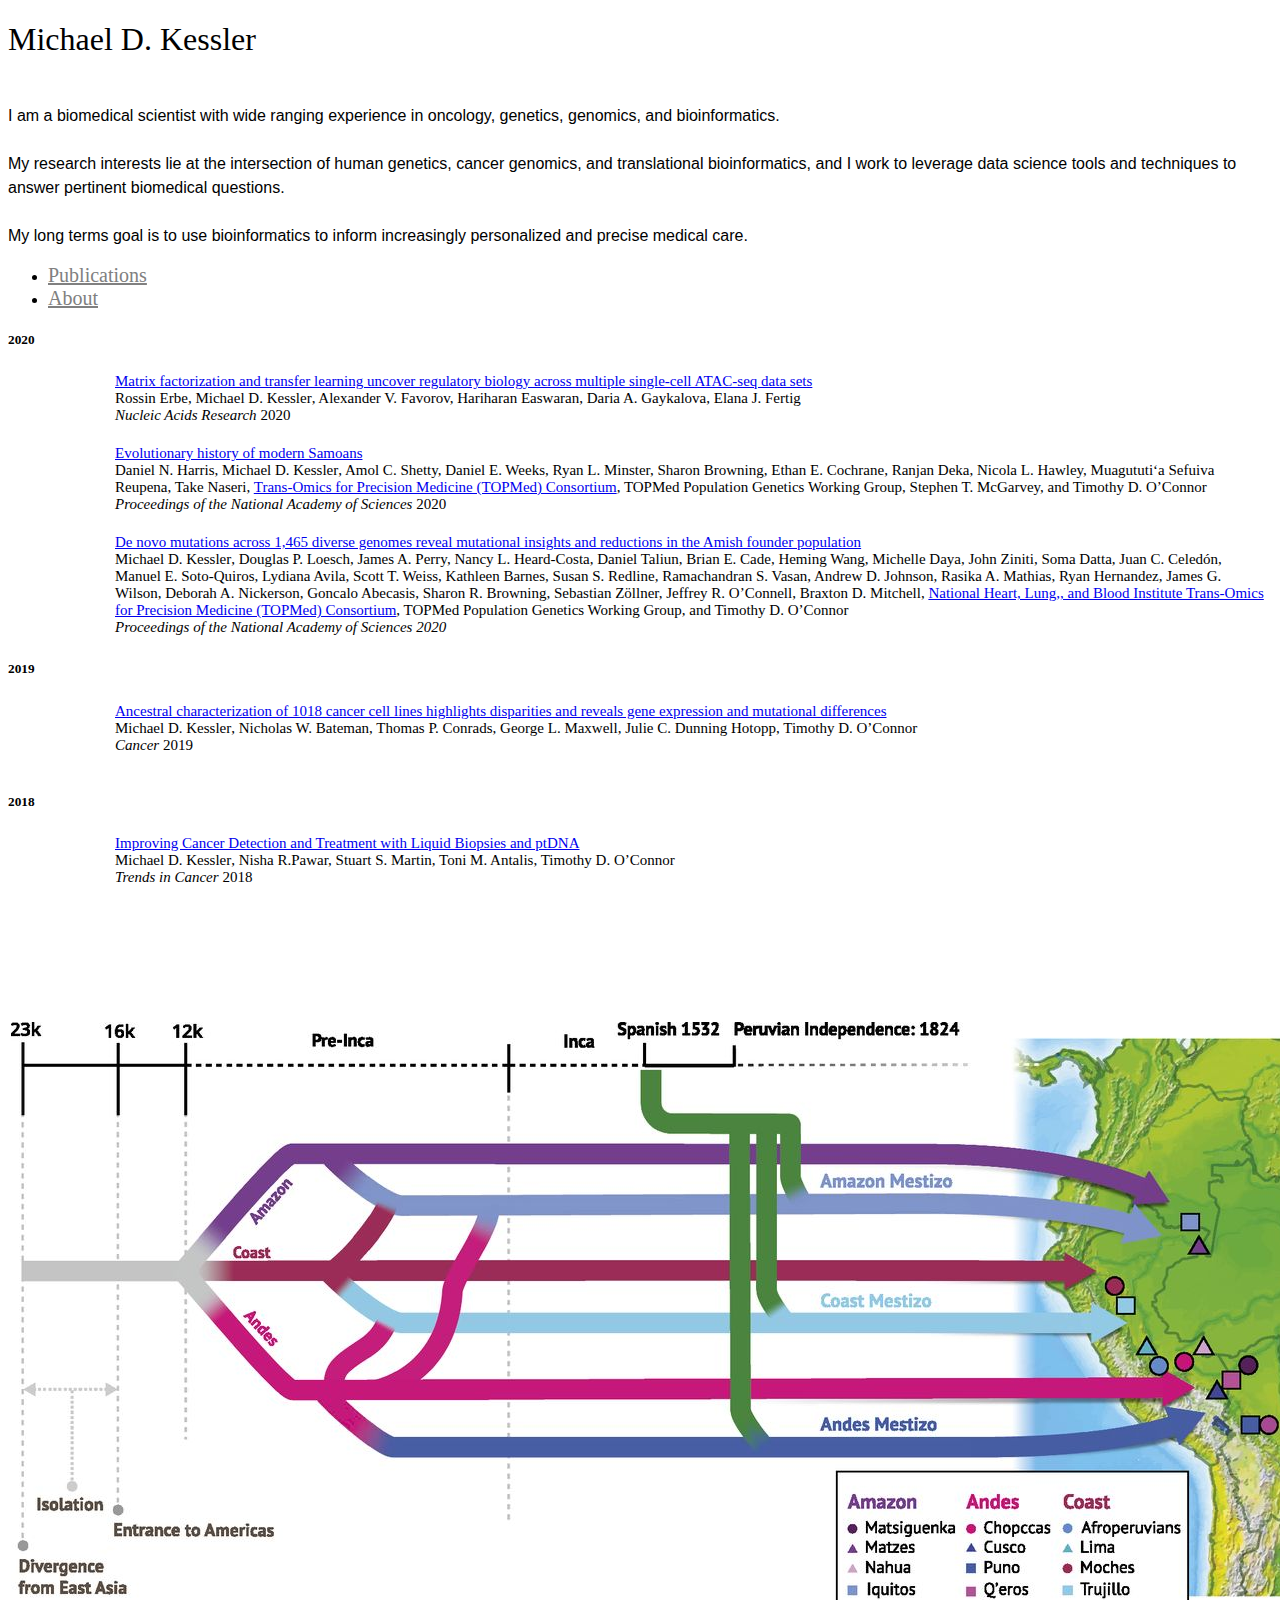
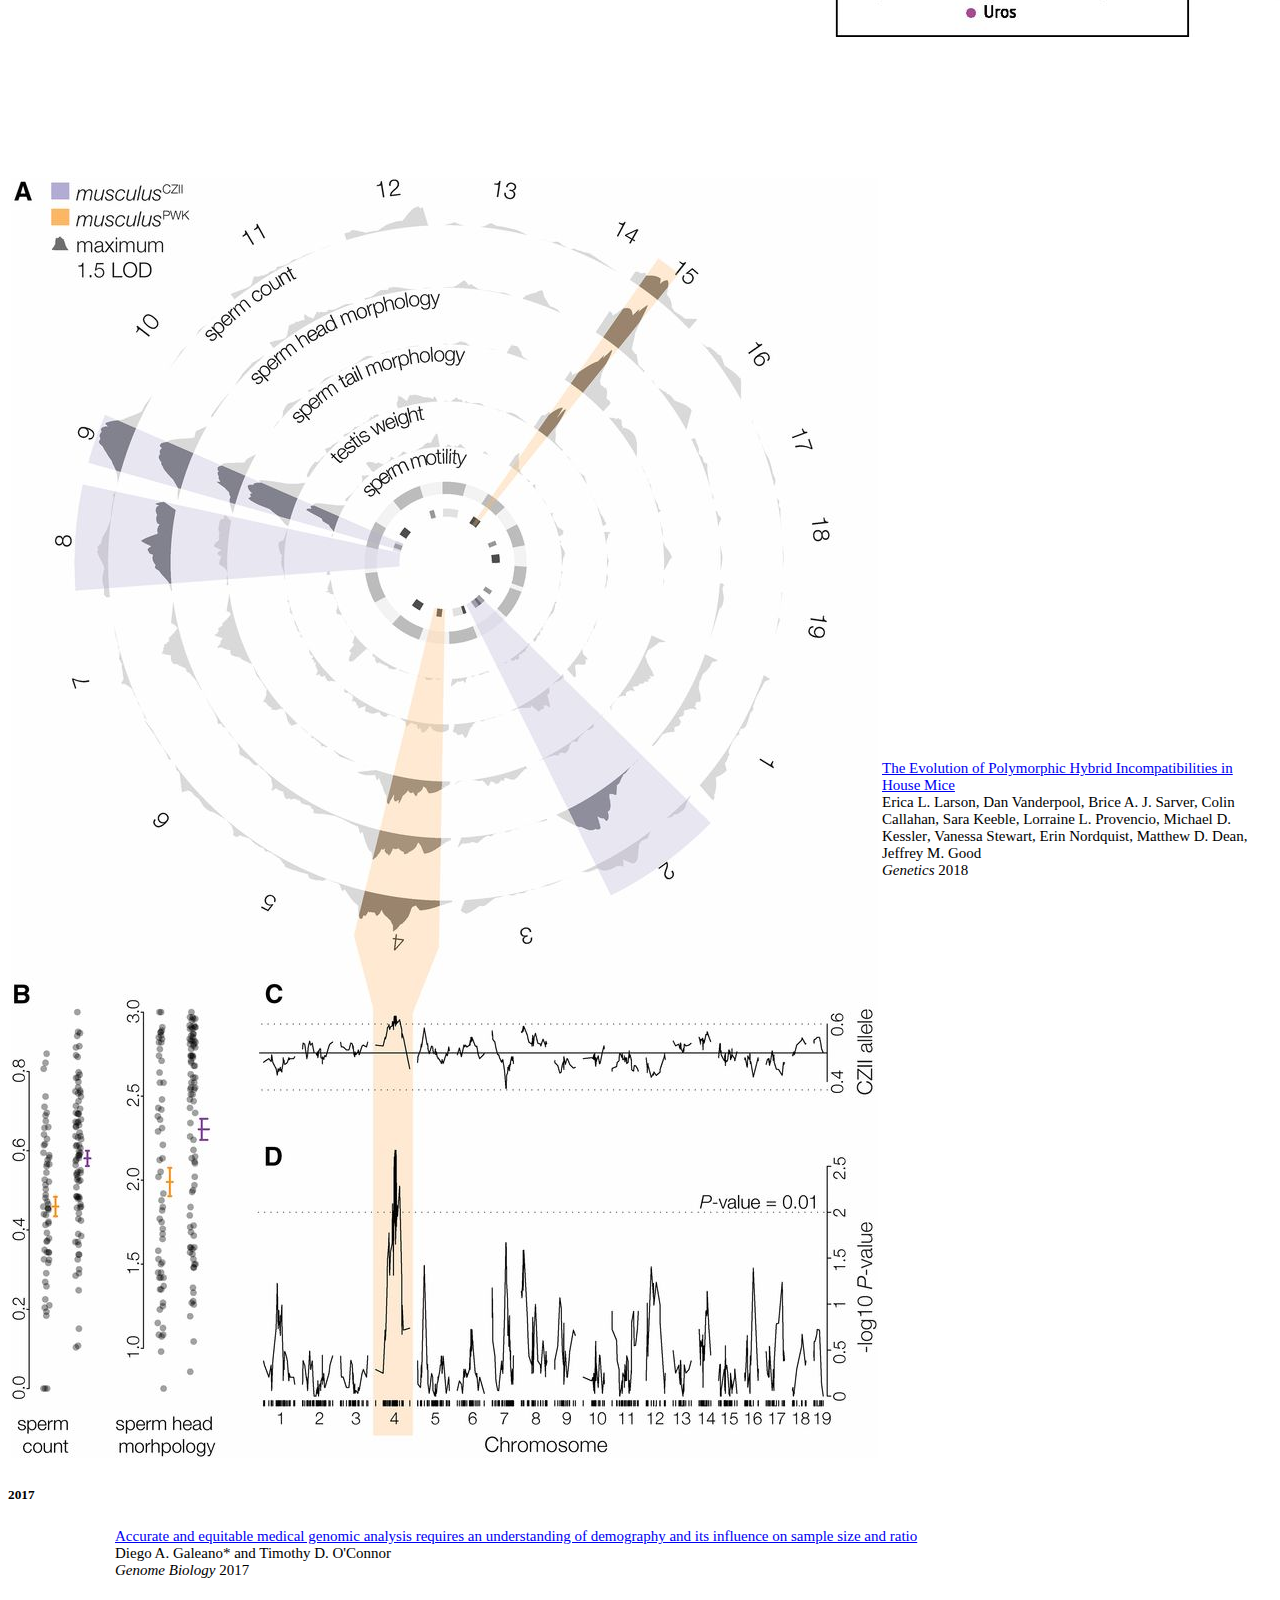
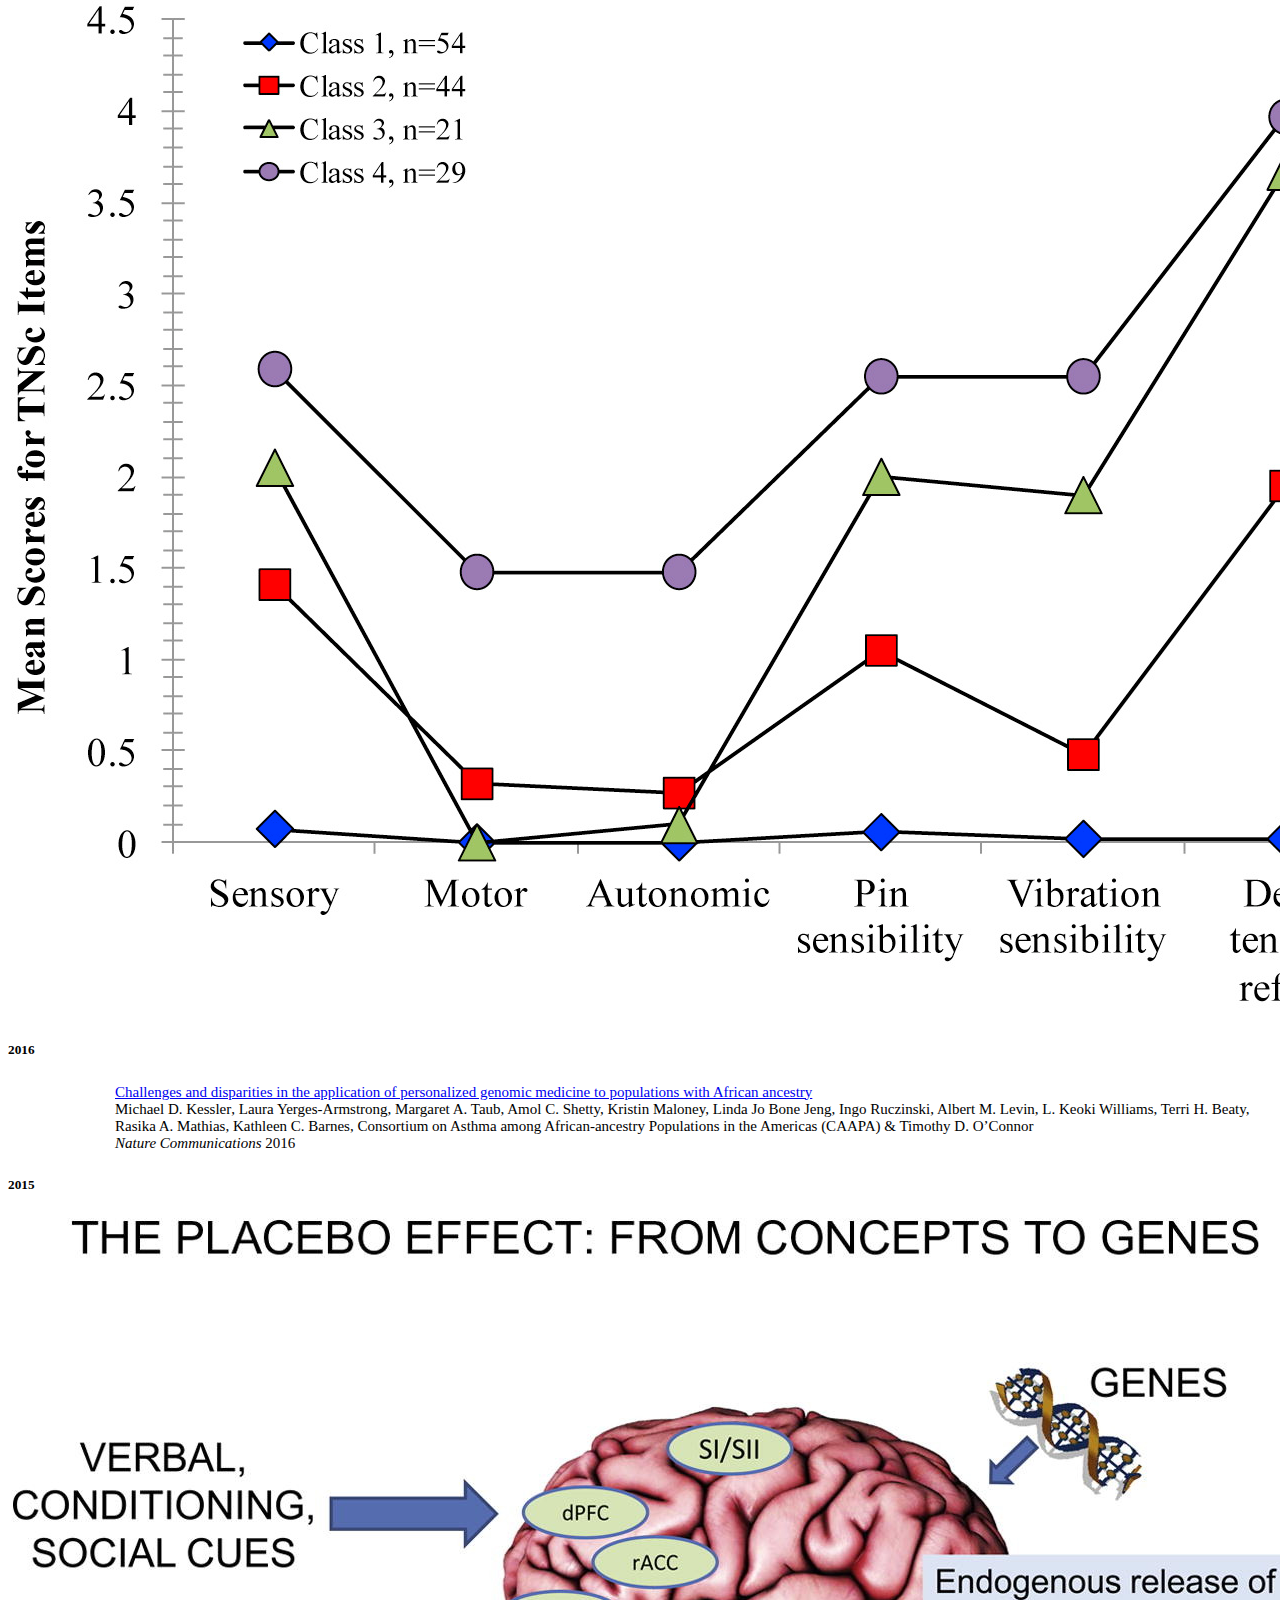
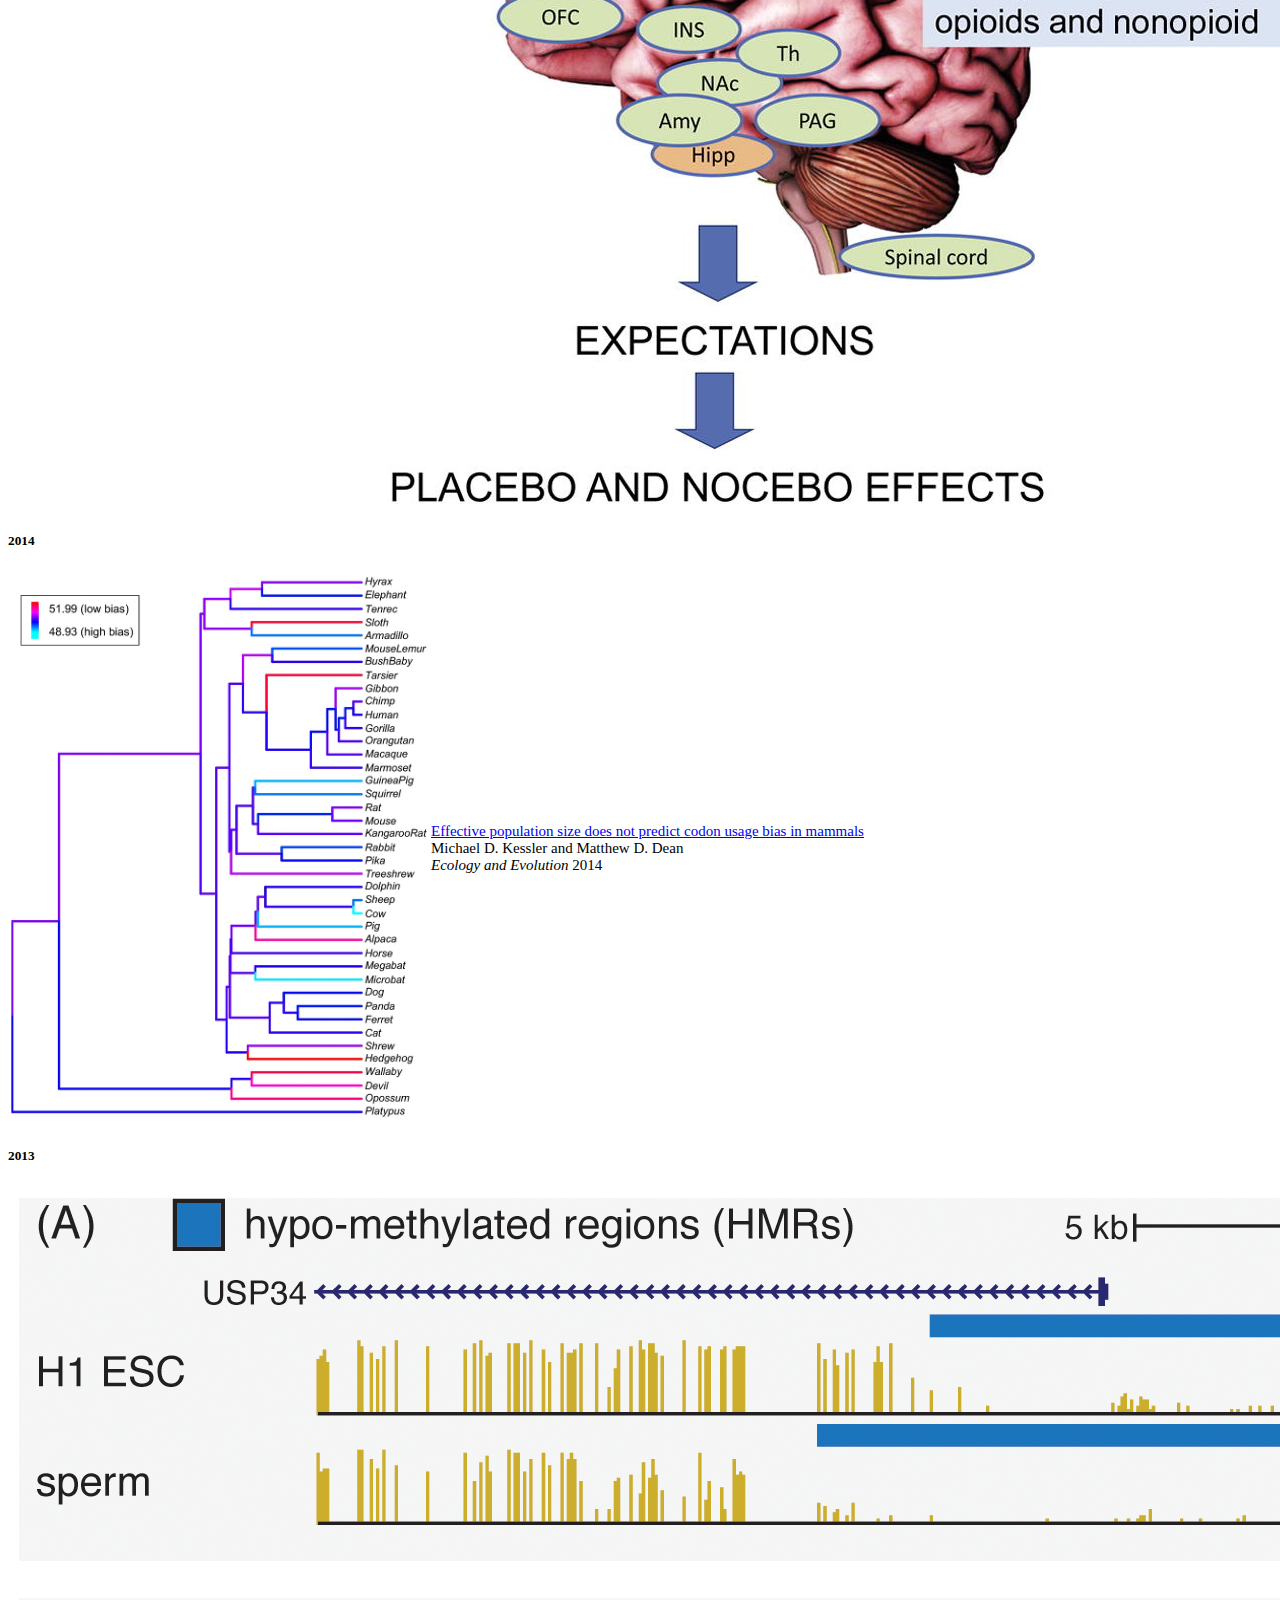
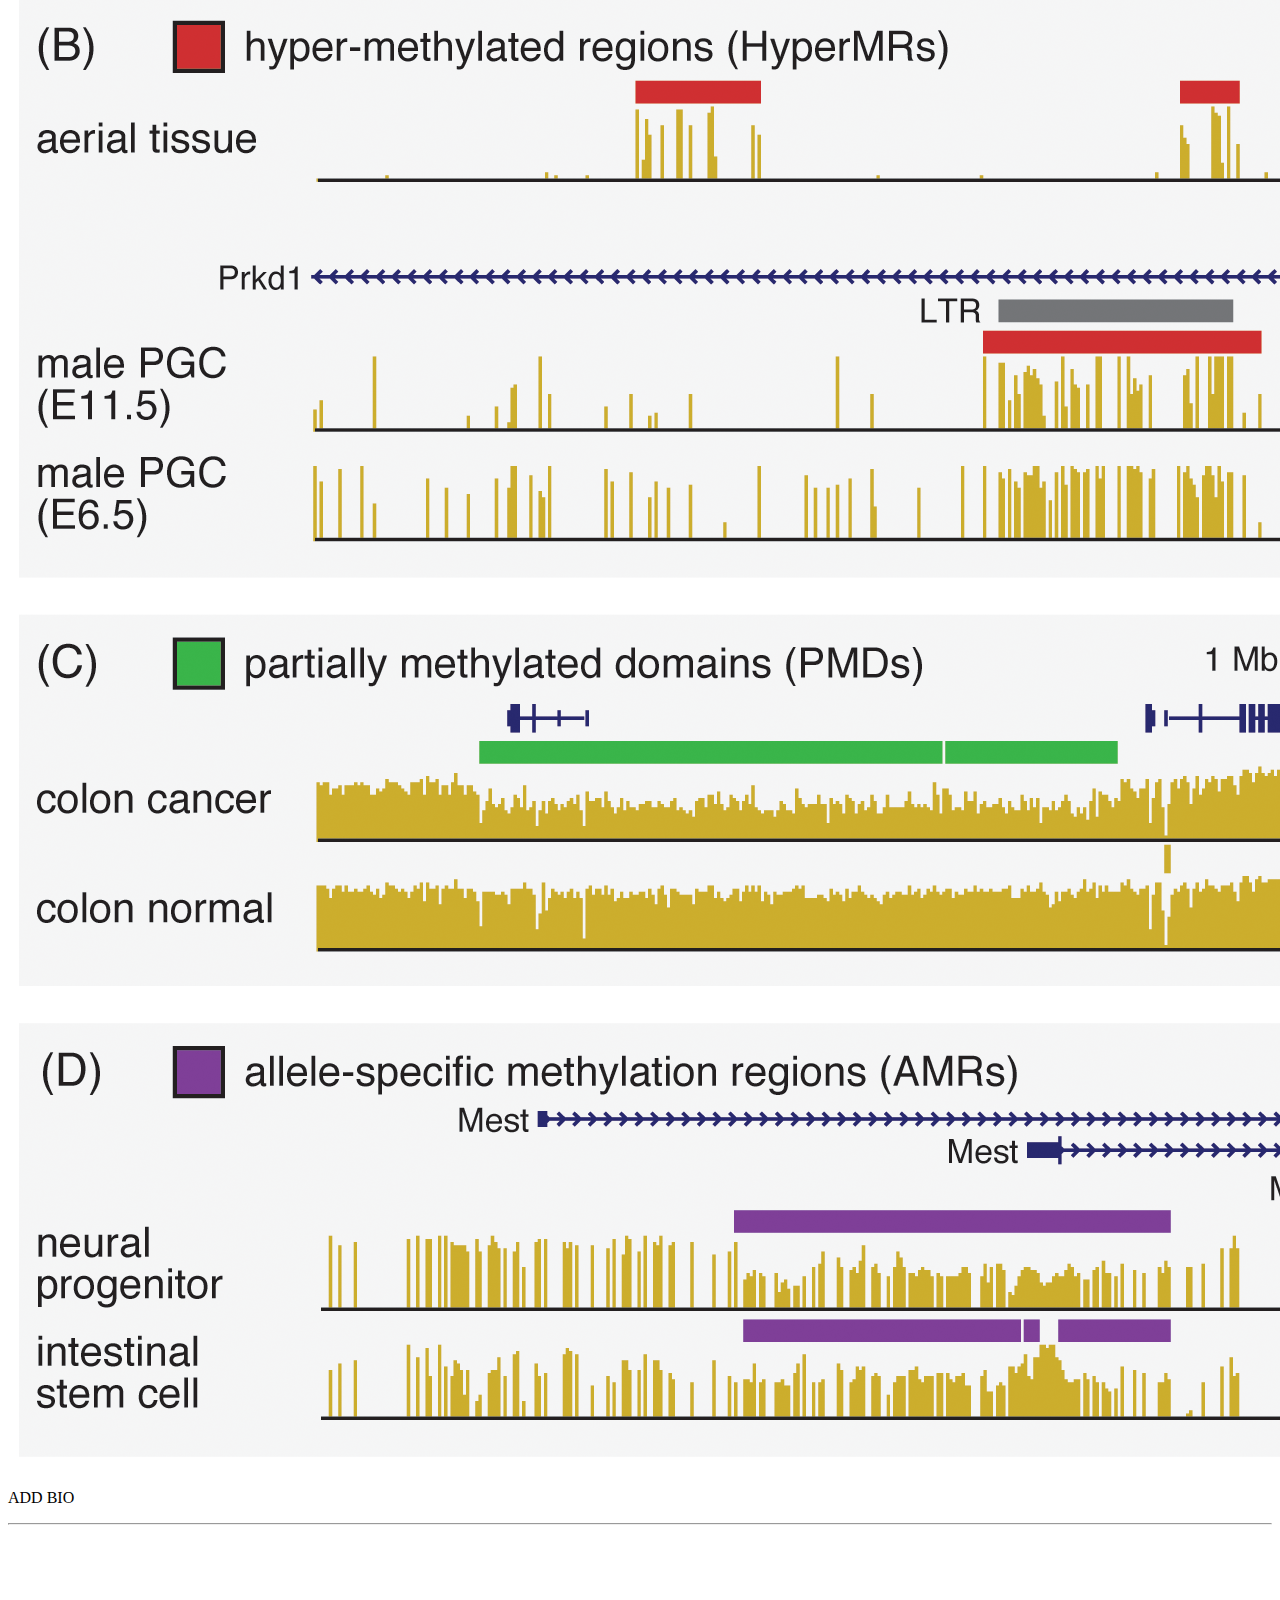
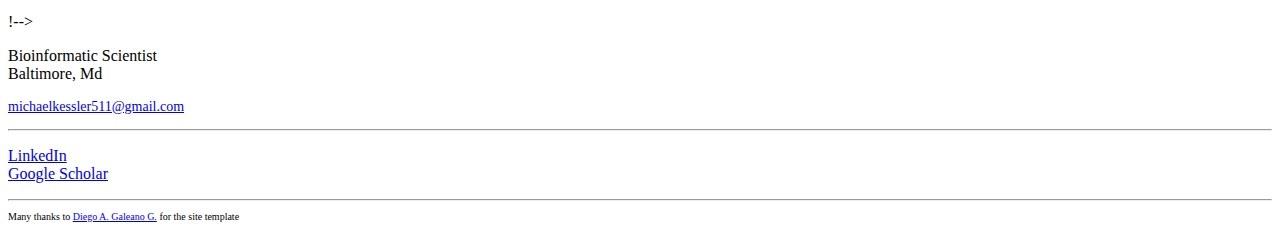
==== index.html @ 4ba8e8e8 "Update index.html" ====
<!doctype html>
<html class="no-js" lang="en" dir="ltr">
<head>
	<meta charset="utf-8">
	<meta http-equiv="x-ua-compatible" content="ie=edge">
	<meta name="viewport" content="width=device-width, initial-scale=1.0">

	<title>Michael D. Kessler</title>
	<link rel="stylesheet" href="css/foundation.css">
	<link rel="stylesheet" href="css/app.css">
 
</head>
<body>
	<div class="row">
		<div class="large-9 columns">
			<div class="row">
				<div class="large-9 columns">
					<h1 style="font-weight:200">Michael D. Kessler</h1>
				</div>
			</div>
			<div class="row">

				<div class="large-4 columns">
					<img src="images/FullSizeRender.shortened.cropped.png" width="250px" alt="" style="margin-bottom: 20px; width: 250;">
				</div>
				<div class="large-8 columns" >
					<p style="font-size:16px; font-weight:200; line-height: 24px; margin-top: 0px; font-family:Helvetica">
						I am a biomedical scientist with wide ranging experience in oncology, genetics, genomics, and bioinformatics. 
						<!-- Currently, I am working on cancer genomic research projects as a postdoctoral fellow in the <a href="https://www.rits.onc.jhmi.edu/dbb/">Oncology Division of Biostatistics and Bioinformatics</a> at The <a href="https://www.hopkinsmedicine.org">Johns Hopkins University School of Medicine</a>!-->
						<!-- I am currently Postdoctoral Researcher in Oncological Data Science at <a href="https://www.jhu.edu">Johns Hopkins University</a>Johns Hopkins University in Baltimore, Maryland, USA, working with Professor <a href="https://cmm.jhmi.edu/index.php/cmm-faculty/elana-j-fertig-phd/">Elana Fertig</a>. -->

						<br/>
						<br/>
						My research interests lie at the intersection of human genetics, cancer genomics, and translational bioinformatics, and I work to leverage data science tools and techniques to answer pertinent biomedical questions.
						
						<br/>
						<br/>
						My long terms goal is to use bioinformatics to inform increasingly personalized and precise medical care. 

						
						<!--
						My name is Michael D. Kessler, and I am currently a postdoctoral fellow working on bioinformatic and cancer genomic research in the Department of Oncology at The Johns Hopkins University School of Medicine. Prior to this position, I studied cancer biology and genome science as a PhD student in Molecular Medicine at the University of Maryland School of Medicine. I am currently working on pan cancer and head and neck cancer specific biological data science projects related to transcription factors, super enhancers, alternative slplicing, and high throughput drug sensitivity screens. I previously worked on projects related to population genetics and molecular evolution, and my thesis work focused on the application of clinical genomics to human populations with differing ancestral backgrounds. I am interested in using data driven analysis to find answers to biomedical questions of translational, financial, and industrial interest.
						<p ><h6><b><font color="#b2182b">I started a postdoc at FGV-Emap Rio de Janeiro, Brasil in February 2020 ;)!</h6></font></b></p>

						<p ><h5><b>Recent news</b></h5>
							<ul style="font-size:14px; font-weight:350"> 				
							<li> <b> August 2020 </b> I have joined the  <a href="http://www.cov-irt.org/">COVID-19 International Research Team (COV-IRT)</a> organised by NASA. COV-IRT is a multidisciplinary open-science research consortium and non-profit organization focused on COVID-19 research.
							</li>
							<li> <b> July 2020 </b> Our paper on Predicting the Frequencies of drug Side effects has been accepted at Nature Communications! This was the main work of my Ph.D. research.
							</li>
						</p>
						!-->
					</div>
				</div>

				<div class="row">
					<div class="row">
						<div class="large-12 columns">
							<ul class="tabs" data-tabs id="example-tabs">
								<li class="tabs-title is-active"><a href="#panel1" aria-selected="true" style="font-size:20px; color:grey">Publications</a></li>  
								<!--<li class="tabs-title"><a href="#panel2" style="font-size:20px; color:grey">Projects</a></li>!-->              
								<li class="tabs-title"><a href="#panel3" style="font-size:20px; color:grey">About</a></li>  
								<!-- <li class="tabs-title"><a href="#panel3" style="font-size:20px; color:grey">Collaborators</a></li>  -->    
							</ul>
						</div>
					</div>
					<div class="tabs-content" data-tabs-content="example-tabs">
						<div class="tabs-panel is-active" id="panel1">
							<div class="row">
								<div class="large-12 columns">
									<h5>2020</h5>

									<table class="table papers" style="margin-top: 15px;">
										<tbody><tr>
											<td width=100px>
												<div class="large-1 columns">
													<img class='paperimage' alt=""  src="images/papers/Erbe_et_al.NAR.2020.jpg"/>
												</div>
											</td>
											<td style="font-weight:370; font-family:Helvetica Neue; font-size:15px">
												<div class="large-12 columns">
													<a class='papertitle' href="https://academic.oup.com/nar/article/48/12/e68/5835820">Matrix factorization and transfer learning uncover regulatory biology across multiple single-cell ATAC-seq data sets</a><br/>
													Rossin Erbe, <span style="font-weight:400">Michael D. Kessler</span>, Alexander V. Favorov, Hariharan Easwaran, Daria A. Gaykalova, Elana J. Fertig<br/>
													<i>Nucleic Acids Research</i> 2020													
												</div>
											</td>
										</tr></tbody>
									</table>                                          


									<table class="table papers" style="margin-top: 15px;">
										<tbody><tr>
											<td width=100px>
												<div class="large-1 columns">
													<img class='paperimage' alt=""  src="images/papers/Harris_et_al.PNAS.2020.jpg"/>
												</div>
											</td>
											<td style="font-weight:370; font-family:Helvetica Neue; font-size:15px">
												<div class="large-12 columns">
													<a class='papertitle' href="https://www.pnas.org/content/117/17/9458/tab-figures-data">Evolutionary history of modern Samoans</a><br/>
													Daniel N. Harris, <span style="font-weight:400">Michael D. Kessler</span>, Amol C. Shetty, Daniel E. Weeks, Ryan L. Minster, Sharon Browning, Ethan E. Cochrane, Ranjan Deka, Nicola L. Hawley, Muagututi‘a Sefuiva Reupena, Take Naseri, <a href="https://www.nhlbiwgs.org">Trans-Omics for Precision Medicine (TOPMed) Consortium</a>, TOPMed Population Genetics Working Group, Stephen T. McGarvey, and Timothy D. O’Connor<br/>
													<i>Proceedings of the National Academy of Sciences</i> 2020
												</div>
											</td>
										</tr></tbody>
									</table>                                          


									<table class="table papers" style="margin-top: 15px;">
										<tbody><tr>
											<td width=100px>
												<div class="large-1 columns">
													<img class='paperimage' alt=""  src="images/papers/DNMs.figures.PNAS.Figure2.pdf"/>
												</div>
											</td>
											<td style="font-weight:370; font-family:Helvetica Neue; font-size:15px">
												<div class="large-12 columns">
													<a class='papertitle' href="https://www.pnas.org/content/117/5/2560">De novo mutations across 1,465 diverse genomes reveal mutational insights and reductions in the Amish founder population</a><br/>
													<span style="font-weight:400">Michael D. Kessler</span>, Douglas P. Loesch, James A. Perry, Nancy L. Heard-Costa, Daniel Taliun, Brian E. Cade, Heming Wang, Michelle Daya, John Ziniti, Soma Datta, Juan C. Celedón, Manuel E. Soto-Quiros, Lydiana Avila, Scott T. Weiss, Kathleen Barnes, Susan S. Redline, Ramachandran S. Vasan, Andrew D. Johnson, Rasika A. Mathias, Ryan Hernandez, James G. Wilson, Deborah A. Nickerson, Goncalo Abecasis, Sharon R. Browning, Sebastian Zöllner, Jeffrey R. O’Connell, Braxton D. Mitchell, <a href="https://www.nhlbiwgs.org">National Heart, Lung,, and Blood Institute Trans-Omics for Precision Medicine (TOPMed) Consortium</a>, TOPMed Population Genetics Working Group, and Timothy D. O’Connor<br/>
													<i>Proceedings of the National Academy of Sciences<i/> 2020
												</div>
											</td>
										</tr></tbody>
									</table>                    

									<h5>2019</h5>

									<table class="table papers" style="margin-top: 15px;">
										<tbody><tr>
											<td width=100px>
												<div class="large-1 columns">
													<img class='paperimage' alt=""  src="images/papers/CLP.figure1.MDK.pdf"/>
												</div>
											</td>
											<td style="font-weight:370; font-family:Helvetica Neue; font-size:15px">
												<div class="large-12 columns">
													<a class='papertitle' href="https://acsjournals.onlinelibrary.wiley.com/doi/full/10.1002/cncr.32020">Ancestral characterization of 1018 cancer cell lines highlights disparities and reveals gene expression and mutational differences</a><br/>
													<span style="font-weight:400">Michael D. Kessler</span>, Nicholas W. Bateman, Thomas P. Conrads, George L. Maxwell, Julie C. Dunning Hotopp, Timothy D. O’Connor<br/>
													<i>Cancer</i> 2019
												</div>
											</td>
										</tr></tbody>
									</table>                                          


									<table class="table papers" style="margin-top: 15px;">
										<tbody><tr>
											<!--
											Example of how to list a preprint
											<td width=100px>
												<div class="large-1 columns">
													<img class='paperimage' alt=""  src="images/papers/GenomicVarDistro.v6.pdf"/>
												</div>
											</td>
											<td style="font-weight:370; font-family:Helvetica Neue; font-size:15px">
												<div class="large-12 columns">
													<a class='papertitle' href="https://www.biorxiv.org/content/10.1101/563866v1.abstract">Sequencing of 53,831 diverse genomes from the NHLBI TOPMed Program</a><br/>
													(co-first author*) Daniel Taliun*, Daniel N. Harris*, <span style="font-weight:400">Michael D. Kessler*</span>, Jedidiah Carlson*, Zachary A. Szpiech*, Raul Torres*, Sarah A. Gagliano Taliun*, André Corvelo*, Stephanie M. Gogarten, Hyun Min Kang, Achilleas N. Pitsillides, Jonathon LeFaive, Seung-been Lee, Xiaowen Tian, Brian L. Browning, Sayantan Das, Anne-Katrin Emde, Wayne E. Clarke, Douglas P. Loesch, Amol C. Shetty, Thomas W. Blackwell, Quenna Wong, François Aguet, Christine Albert, Alvaro Alonso, Kristin G. Ardlie, Stella Aslibekyan, Paul L. Auer, John Barnard, R. Graham Barr, Lewis C. Becker, Rebecca L. Beer, Emelia J. Benjamin, Lawrence F. Bielak, John Blangero, Michael Boehnke, Donald W. Bowden, Jennifer A. Brody, Esteban G. Burchard, Brian E. Cade, James F. Casella, Brandon Chalazan, Yii-Der Ida Chen, Michael H. Cho, Seung Hoan Choi, Mina K. Chung, Clary B. Clish, Adolfo Correa, Joanne E. Curran, Brian Custer, Dawood Darbar, Michelle Daya, Mariza de Andrade, Dawn L. DeMeo, Susan K. Dutcher, Patrick T. Ellinor, Leslie S. Emery, Diane Fatkin, Lukas Forer, Myriam Fornage, Nora Franceschini, Christian Fuchsberger, Stephanie M. Fullerton, Soren Germer, Mark T. Gladwin, Daniel J. Gottlieb, Xiuqing Guo, Michael E. Hall, Jiang He, Nancy L. Heard-Costa, Susan R. Heckbert, Marguerite R. Irvin, Jill M. Johnsen, Andrew D. Johnson, Sharon L.R. Kardia, Tanika Kelly, Shannon Kelly, Eimear E. Kenny, Douglas P. Kiel, Robert Klemmer, Barbara A. Konkle, Charles Kooperberg, Anna Köttgen, Leslie A. Lange, Jessica Lasky-Su, Daniel Levy, Xihong Lin, Keng-Han Lin, Chunyu Liu, Ruth J.F. Loos, Lori Garman, Robert Gerszten, Steven A. Lubitz, Kathryn L. Lunetta, Angel C.Y. Mak, Ani Manichaikul, Alisa K. Manning, Rasika A. Mathias, David D. McManus, Stephen T. McGarvey, James B. Meigs, Deborah A. Meyers, Julie L. Mikulla, Mollie A. Minear, Braxton Mitchell, Sanghamitra Mohanty, May E. Montasser, Courtney Montgomery, Alanna C. Morrison, Joanne M. Murabito, Andrea Natale, Pradeep Natarajan, Sarah C. Nelson, Kari E. North, Jeffrey R. O’Connell, Nicholette D. Palmer, Nathan Pankratz, Gina M. Peloso, Patricia A. Peyser, Wendy S. Post, Bruce M. Psaty, D.C. Rao, Susan Redline, Alexander P. Reiner, Dan Roden, Jerome I. Rotter, Ingo Ruczinski, Chloé Sarnowski, Sebastian Schoenherr, Jeong-Sun Seo, Sudha Seshadri, Vivien A. Sheehan, M. Benjamin Shoemaker, Albert V. Smith, Nicholas L. Smith, Jennifer A. Smith, Nona Sotoodehnia, Adrienne M. Stilp, Weihong Tang, Kent D. Taylor, Marilyn Telen, Timothy A. Thornton, Russell P. Tracy, David J. Van Den Berg, Ramachandran S. Vasan, Karine A. Viaud-Martinez, Scott Vrieze, Daniel E Weeks, Bruce S. Weir, Scott T. Weiss, Lu-Chen Weng, Cristen J. Willer, Yingze Zhang, Xutong Zhao, Donna K. Arnett, Allison E. Ashley-Koch, Kathleen C. Barnes, Eric Boerwinkle, Stacey Gabriel, Richard Gibbs, Kenneth M. Rice, Stephen S. Rich, Edwin Silverman, Pankaj Qasba, Weiniu Gan, Trans-Omics for Precision Medicine (TOPMed) Program, TOPMed Population Genetics Working Group</a>, George J. Papanicolaou, Deborah A. Nickerson, Sharon R. Browning, Michael C. Zody, Sebastian Zöllner, James G. Wilson, L Adrienne Cupples, Cathy C. Laurie, Cashell E. Jaquish, Ryan D. Hernandez, Timothy D. O’Connor, Gonçalo R. Abecasis<br/>
													<i>Preprint 2019</i>
												</div>
											</td>
											!-->	
										</tr></tbody>
									</table>                                          

									<h5>2018</h5>

									<table class="table papers" style="margin-top: 15px;">
										<tbody><tr>
											<td width=100px>
												<div class="large-1 columns">
													<img class='paperimage' alt=""  src="images/papers/ptDNA.figure2.jpg"/>
												</div>
											</td>
											<td style="font-weight:370; font-family:Helvetica Neue; font-size:15px">
												<div class="large-12 columns">
													<a class='papertitle' href="https://www.sciencedirect.com/science/article/abs/pii/S2405803318301572">Improving Cancer Detection and Treatment with Liquid Biopsies and ptDNA</a><br/>
													<span style="font-weight:400">Michael D. Kessler</span>, Nisha R.Pawar, Stuart S. Martin, Toni M. Antalis, Timothy D. O’Connor<br/>
													<i>Trends in Cancer</i> 2018

												</div>
											</td>
										</tr></tbody>
									</table>                                          


									<table class="table papers" style="margin-top: 15px;">
										<tbody><tr>
											<td width=100px>
												<div class="large-1 columns">
													<img class='paperimage' alt=""  src="images/papers/Harris_et_al.PNAS.2018.F1.large.jpg"/>
												</div>
											</td>
											<td style="font-weight:370; font-family:Helvetica Neue; font-size:15px">
												<div class="large-12 columns">
													<a class='papertitle' href="https://www.pnas.org/content/115/28/E6526.short">Evolutionary genomic dynamics of Peruvians before, during, and after the Inca Empire</a><br/>
													Daniel N. Harris, Wei Song, Amol C. Shetty, Kelly S. Levano, Omar Cáceres, Carlos Padilla, Víctor Borda, David Tarazona, Omar Trujillo, Cesar Sanchez, <span style="font-weight:400">Michael D. Kessler</span>, Marco Galarza, Silvia Capristano, Harrison Montejo, Pedro O. Flores-Villanueva, Eduardo Tarazona-Santos, Timothy D. O’Connor, and Heinner Guio<br/>
													<i>Proceedings of the National Academy of Sciences<i/> 2018

												</div>
											</td>
										</tr></tbody>
									</table>                                          


									<table class="table papers" style="margin-top: 15px;">
										<tbody><tr>
											<td width=100px>
												<div class="large-1 columns">
													<img class='paperimage' alt=""  src="images/papers/Larson_et_al.Genetics.2018.F2.large.jpg"/>
												</div>
											</td>
											<td style="font-weight:370; font-family:Helvetica Neue; font-size:15px">
												<div class="large-12 columns">
													<a class='papertitle' href="https://www.genetics.org/content/209/3/845.short">The Evolution of Polymorphic Hybrid Incompatibilities in House Mice</a><br/>
													Erica L. Larson, Dan Vanderpool, Brice A. J. Sarver, Colin Callahan, Sara Keeble, Lorraine L. Provencio, <span style="font-weight:400">Michael D. Kessler</span>, Vanessa Stewart, Erin Nordquist, Matthew D. Dean, Jeffrey M. Good<br/>
													<i>Genetics</i> 2018

												</div>
											</td>
										</tr></tbody>
									</table> 

									<h5>2017</h5>

									<table class="table papers" style="margin-top: 15px;">
										<tbody><tr>
											<td width=100px>
												<div class="large-1 columns">
													<img class='paperimage' alt=""  src="images/papers/Kessler_et_al.GB.2017.Figure1.pdf"/>
												</div>
											</td>
											<td style="font-weight:370; font-family:Helvetica Neue; font-size:15px">
												<div class="large-12 columns">
													<a class='papertitle' href="https://genomebiology.biomedcentral.com/articles/10.1186/s13059-017-1172-8">Accurate and equitable medical genomic analysis requires an understanding of demography and its influence on sample size and ratio</a><br/>
													<span style="font-weight:400">Diego A. Galeano*</span> and Timothy D. O'Connor<br/>
													<i>Genome Biology</i> 2017
												</div>
											</td>
										</tr></tbody>
									</table>                                          


									<table class="table papers" style="margin-top: 15px;">
										<tbody><tr>
											<td width=100px>
												<div class="large-1 columns">
													<img class='paperimage' alt=""  src="images/papers/Griffith_et_al_Oxaliplatin.2017.jpg"/>
												</div>
											</td>
											<td style="font-weight:370; font-family:Helvetica Neue; font-size:15px">
												<div class="large-12 columns">
													<a class='papertitle' href="https://www.sciencedirect.com/science/article/pii/S088539241730297X">Oxaliplatin-Induced Peripheral Neuropathy and Identification of Unique Severity Groups in Colorectal Cancer</a><br/>
													Kathleen A. Griffith, Shijun Zhu, Meg Johantgen, <span style="font-weight:400">Michael D.Kessler</span>, Cynthia Renn, Andreas S. Beutler, Rahul Kanwar, Nicholas Ambulos, Guido Cavaletti, Jordi Bruna, Chiara Briani, Andreas A. Argyriou, Haralabos P. Kalofonos, Laura M.Yerges-Armstrong, Susan G. Dorsey<br/>
													<i>Journal of Pain and Symptom Management</i> 2017
												</div>
											</td>
										</tr></tbody>
									</table>  

									<h5>2016</h5>

									<table class="table papers" style="margin-top: 15px;">
										<tbody><tr>
											<td width=100px>
												<div class="large-1 columns">
													<img class='paperimage' alt=""  src="images/papers/Kessler_et_al.NatComm.2016.Figure1.v5.pdf"/>
												</div>
											</td>
											<td style="font-weight:370; font-family:Helvetica Neue; font-size:15px">
												<div class="large-12 columns">
													<a class='papertitle' href="https://www.nature.com/articles/ncomms12521">Challenges and disparities in the application of personalized genomic medicine to populations with African ancestry</a><br/>
													<span style="font-weight:400">Michael D. Kessler</span>, Laura Yerges-Armstrong, Margaret A. Taub, Amol C. Shetty, Kristin Maloney, Linda Jo Bone Jeng, Ingo Ruczinski, Albert M. Levin, L. Keoki Williams, Terri H. Beaty, Rasika A. Mathias, Kathleen C. Barnes, Consortium on Asthma among African-ancestry Populations in the Americas (CAAPA) & Timothy D. O’Connor<br/>
													<i>Nature Communications</i> 2016
												</div>
											</td>
										</tr></tbody>
									</table>    

									<h5>2015</h5>

									<table class="table papers" style="margin-top: 15px;">
										<tbody><tr>
											<td width=100px>
												<div class="large-1 columns">
													<img class='paperimage' alt=""  src="images/papers/Colloca_et_al.Neuroscience.2015.jpg"/>
												</div>
											</td>
											<td style="font-weight:370; font-family:Helvetica Neue; font-size:15px">
												<div class="large-12 columns">
													<a class='papertitle' href="https://www.sciencedirect.com/science/article/abs/pii/S030645221500740X">The placebo effect: From concepts to genes</a><br/>
													B. Colagiuri, L. A. Schenk, <span style="font-weight:400">Michael D. Kessler</span> S. G. Dorsey, L. Colloca<br/>
													<i>Neuroscience</i> 2015
												</div>
											</td>
										</tr></tbody>
									</table>    

									<h5>2014</h5>

									<table class="table papers" style="margin-top: 15px;">
										<tbody><tr>
											<td width=100px>
												<div class="large-1 columns">
													<img class='paperimage' alt=""  src="images/papers/KesslerandDean.CUB.2014.png"/>
												</div>
											</td>
											<td style="font-weight:370; font-family:Helvetica Neue; font-size:15px">
												<div class="large-12 columns">
													<a class='papertitle' href="https://onlinelibrary.wiley.com/doi/full/10.1002/ece3.1249">Effective population size does not predict codon usage bias in mammals</a><br/>
													<span style="font-weight:400">Michael D. Kessler</span> and Matthew D. Dean<br/>
													<i>Ecology and Evolution</i> 2014
												</div>
											</td>
										</tr></tbody>
									</table> 

									<h5>2013</h5>

									<table class="table papers" style="margin-top: 15px;">
										<tbody><tr>
											<td width=100px>
												<div class="large-1 columns">
													<img class='paperimage' alt=""  src="images/papers/Song_et_al.PLOSone.2013.png"/>
												</div>
											</td>
											<td style="font-weight:370; font-family:Helvetica Neue; font-size:15px">
												<div class="large-12 columns">
													<a class='papertitle' href="https://journals.plos.org/plosone/article?id=10.1371/journal.pone.0081148">A Reference Methylome Database and Analysis Pipeline to Facilitate Integrative and Comparative Epigenomics</a><br/>
													Qiang Song, Benjamin Decato, Elizabeth E. Hong, Meng Zhou, Fang Fang, Jianghan Qu, Tyler Garvin, <span style="font-weight:400">Michael D. Kessler</span>, Jun Zhou, Andrew D. Smith<br/>
													<i>PLOS ONE</i> 2013
												</div>
											</td>
										</tr></tbody>
									</table>                     


										</div>
									</div>
								</div>
							</div>
							<!-- COMMENT OUT PROJECT TAB
							<div class="tabs-content" data-tabs-content="example-tabs">
								<div class="tabs-panel" id="panel2">
									<div class="row">
										<div class="large-12 columns">

											<h4>1 - Predicting the frequencies of drug side effects</h4>
											<div class="large-12 columns" style="margin-bottom: 15px">
												<img alt=""  src="images/projects/frequencyprediction.png"/>
											</div>
											<div class="large-12 columns">
												A central issue in drug risk-benefit assessment is the identification of the frequencies of side effects in humans. Currently, these frequencies are experimentally determined in randomised controlled clinical trials. We developed a novel machine learning framework for computationally predicting the frequencies of drug side effects. Our matrix decomposition algorithm learns latent signatures of drugs and side effects that are both reproducible and biologically interpretable. We show the usefulness of our approach on 759 structurally and therapeutically diverse drugs and 994 side effects from all human physiological systems. Our approach can be applied to any drug or compound for which a few side effect frequencies have been identified, in order to predict the frequencies of further, yet unidentified, side effects. We also found that our model is informative of the biology underlying drug activity: individual components of the drug signatures are related to the distinct anatomical categories of the drugs and to the specific drug routes of administration.
	   
											</div> 

												<h4>2 - Extending the druggable genome</h4>
											<div class="large-12 columns" style="margin-bottom: 15px; margin-top: 20px">
												<img alt=""  src="images/projects/drugtarget.png"/>
											</div>
											<div class="large-12 columns">
												The identification of unknown targets of drugs is critical for the development of novel medicines and for the repositioning of old drugs. Yet, the molecular characterisation of molecules remains a daunting task. Recent estimates indicates that the number of targets known for approved drugs is only 4.5 (DrugBank 5.1). The goal of this project is to develop a machine learning model that not only allow to predict novel drug targets but also, it can help us to extend the known druggable genome.

												<div class="large-12 columns">
													<font color="#2166ac">
														<a class='papertitle' href="" style="margin-bottom: 15px; margin-top: 15px"><b>References</b></a><br/>
														<div class="csl-bib-body" style="line-height: 2; ">
														  <div class="csl-entry" style="clear: left; ">
														    <div class="csl-left-margin" style="float: left; padding-right: 0.5em;text-align: right; width: 1em;">1.</div><div class="csl-right-inline" style="margin: 0 .4em 0 1.5em;">Hopkins, A. L. &amp; Groom, C. R. The druggable genome. <i>Nature Reviews Drug Discovery</i> <b>1</b>, 727–730 (2002).</div>
														  </div> 
														</div>

													     <div class="csl-bib-body" style="line-height: 2; ">
															  <div class="csl-entry" style="clear: left; ">
															    <div class="csl-left-margin" style="float: left; padding-right: 0.5em;text-align: right; width: 1em;">1.</div><div class="csl-right-inline" style="margin: 0 .4em 0 1.5em;">Finan, C. <i>et al.</i> The druggable genome and support for target identification and validation in drug development. <i>Science Translational Medicine</i> <b>9</b>, (2017).</div>
															  </div>  
														</div>
													     <div class="csl-bib-body" style="line-height: 2; ">
														  <div class="csl-entry" style="clear: left; ">
														    <div class="csl-left-margin" style="float: left; padding-right: 0.5em;text-align: right; width: 1em;">1.</div><div class="csl-right-inline" style="margin: 0 .4em 0 1.5em;">Russ, A. P. &amp; Lampel, S. The druggable genome: an update. <i>Drug Discovery Today</i> <b>10</b>, 1607–1610 (2005).</div>
														  </div>  
														</div>
													    <div class="csl-bib-body" style="line-height: 2; ">
														  <div class="csl-entry" style="clear: left; ">
														    <div class="csl-left-margin" style="float: left; padding-right: 0.5em;text-align: right; width: 1em;">1.</div><div class="csl-right-inline" style="margin: 0 .4em 0 1.5em;">Rask-Andersen, M., Masuram, S. &amp; Schiöth, H. B. The Druggable Genome: Evaluation of Drug Targets in Clinical Trials Suggests Major Shifts in Molecular Class and Indication. <i>Annu. Rev. Pharmacol. Toxicol.</i> <b>54</b>, 9–26 (2014).</div>
														  </div> 
														</div>

												   </font>
	   											</div>  
											</div>       
										</div>       
									</div>       
								</div>       
							</div>       
!-->      
<div class="tabs-content" data-tabs-content="example-tabs">
	<div class="tabs-panel" id="panel3">
		<div class="row">
			<div class="large-12 columns">
				<p>
					ADD BIO
				</p>
				</div>       
			</div>       
		</div>       
	</div>       

	

</div>       
</div>
<!-- Panel on the top right !-->
<div class="large-3 columns">
	<div class="panel">
		
		<!--
		Job title, email
		!-->
		<hr/>
		<!-- <a href="https://www.personalgenome.com"><img style="height: 80px; display: block; margin-left: auto; margin-right: auto" alt="PGDx" src="images/PGDx.jpg"></a> !-->
		<a <img style="height: 80px; display: block; margin-left: auto; margin-right: auto" alt="PGDx" src="images/HelloPersonV1.jpg"></a> !-->
		<br/>
		<p>
			Bioinformatic Scientist<br/>
			Baltimore, Md<br/>
			<!-- Office: NA<br/> !-->
			
		</p>
		<p style="font-size:14px">
			<a href = "mailto: michaelkessler511@gmail.com">michaelkessler511@gmail.com</a>
		</p>
		
		<!--
		Professional documents and profile links - LinkedIn, Resume, Google Scholar, etc
		!-->
		<hr/>          
		<p>       
			<a href="www.linkedin.com/in/michaelkessler511/">LinkedIn</a></br>
			<!--<a href="ADD">Resume</a></br>!-->
			<a href="https://scholar.google.co.uk/citations?hl=pt-BR&user=tRaX0QwAAAAJ">Google Scholar</a>
			<br/>
		</p>
		<hr/>

		<script type="text/javascript" src="//rf.revolvermaps.com/0/0/7.js?i=5bocjms8uin&amp;m=0c&amp;c=c7eae5&amp;cr1=8c510a&amp;sx=0&amp;cw=bdd7e7&amp;cb=01665e" async="async"></script>
	</div>

	<!--
	Don't want to include twitter currently
	<div>
		<blockquote class="twitter-tweet"><p lang="en" dir="ltr">Our paper is finally out! It has been a long journey! Thanks to my supervisor <a href="https://twitter.com/A_Paccanaro?ref_src=twsrc%5Etfw">@A_Paccanaro</a> and co-authors <a href="https://twitter.com/shantaolee?ref_src=twsrc%5Etfw">@shantaolee</a> <a href="https://twitter.com/MarkGerstein?ref_src=twsrc%5Etfw">@MarkGerstein</a>! Please share our work <a href="https://twitter.com/hashtag/drugsideeffects?src=hash&amp;ref_src=twsrc%5Etfw">#drugsideeffects</a> <a href="https://twitter.com/hashtag/drugsafety?src=hash&amp;ref_src=twsrc%5Etfw">#drugsafety</a> <a href="https://twitter.com/hashtag/machinelearning?src=hash&amp;ref_src=twsrc%5Etfw">#machinelearning</a> <a href="https://twitter.com/hashtag/AI?src=hash&amp;ref_src=twsrc%5Etfw">#AI</a> <a href="https://twitter.com/NatureComms?ref_src=twsrc%5Etfw">@NatureComms</a> <a href="https://t.co/mftdHUXokF">https://t.co/mftdHUXokF</a></p>&mdash; diego galeano (@diegogaleano05) <a href="https://twitter.com/diegogaleano05/status/1304450950124445696?ref_src=twsrc%5Etfw">September 11, 2020</a></blockquote> <script async src="https://platform.twitter.com/widgets.js" charset="utf-8"></script>

	</div>
	!-->
</div> 
</div> 
</div>



<div class="row">
	<p style="font-size:10px"> Many thanks to <a href="https://diegogalpy.github.io">Diego A. Galeano G.</a> for the site template</p>
	<script src="js/vendor/jquery.js"></script>
	<script src="js/vendor/what-input.js"></script>
	<script src="js/vendor/foundation.min.js"></script>
	<script src="js/app.js"></script>
</body>
</html>
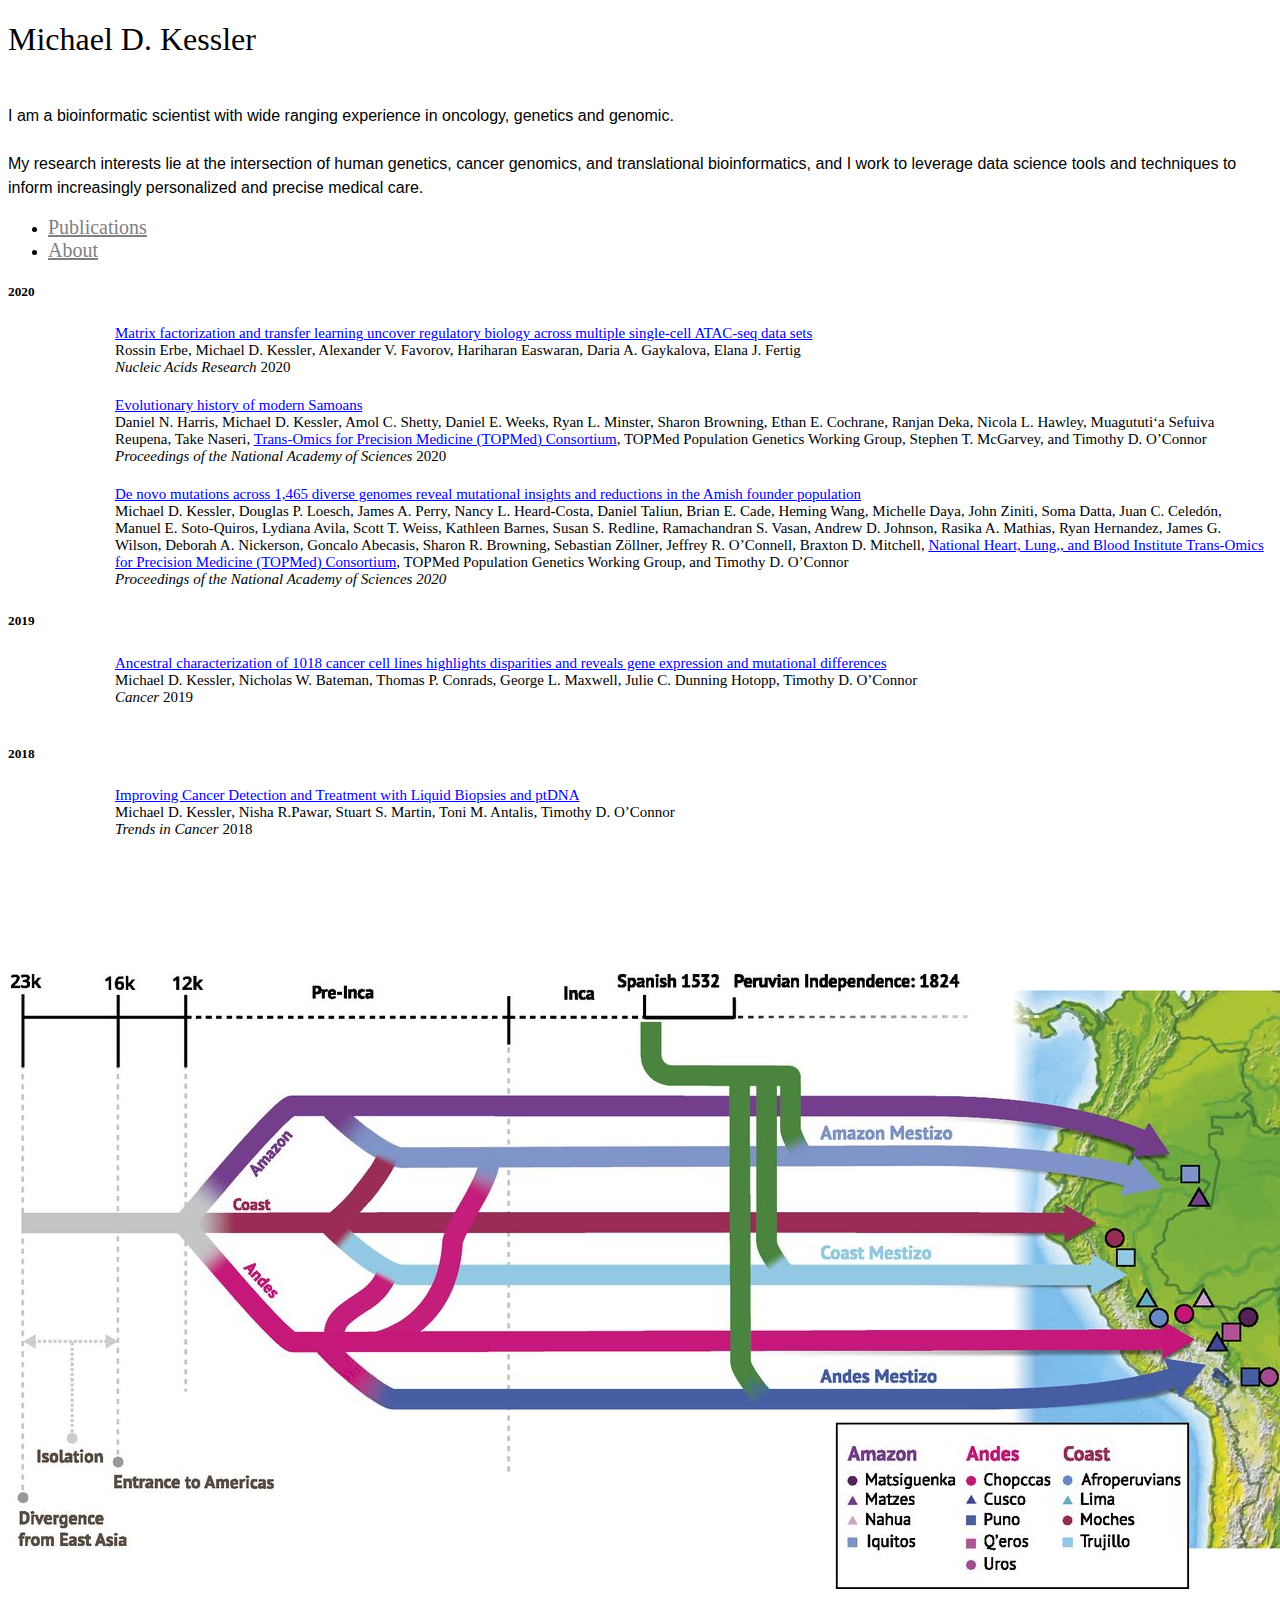
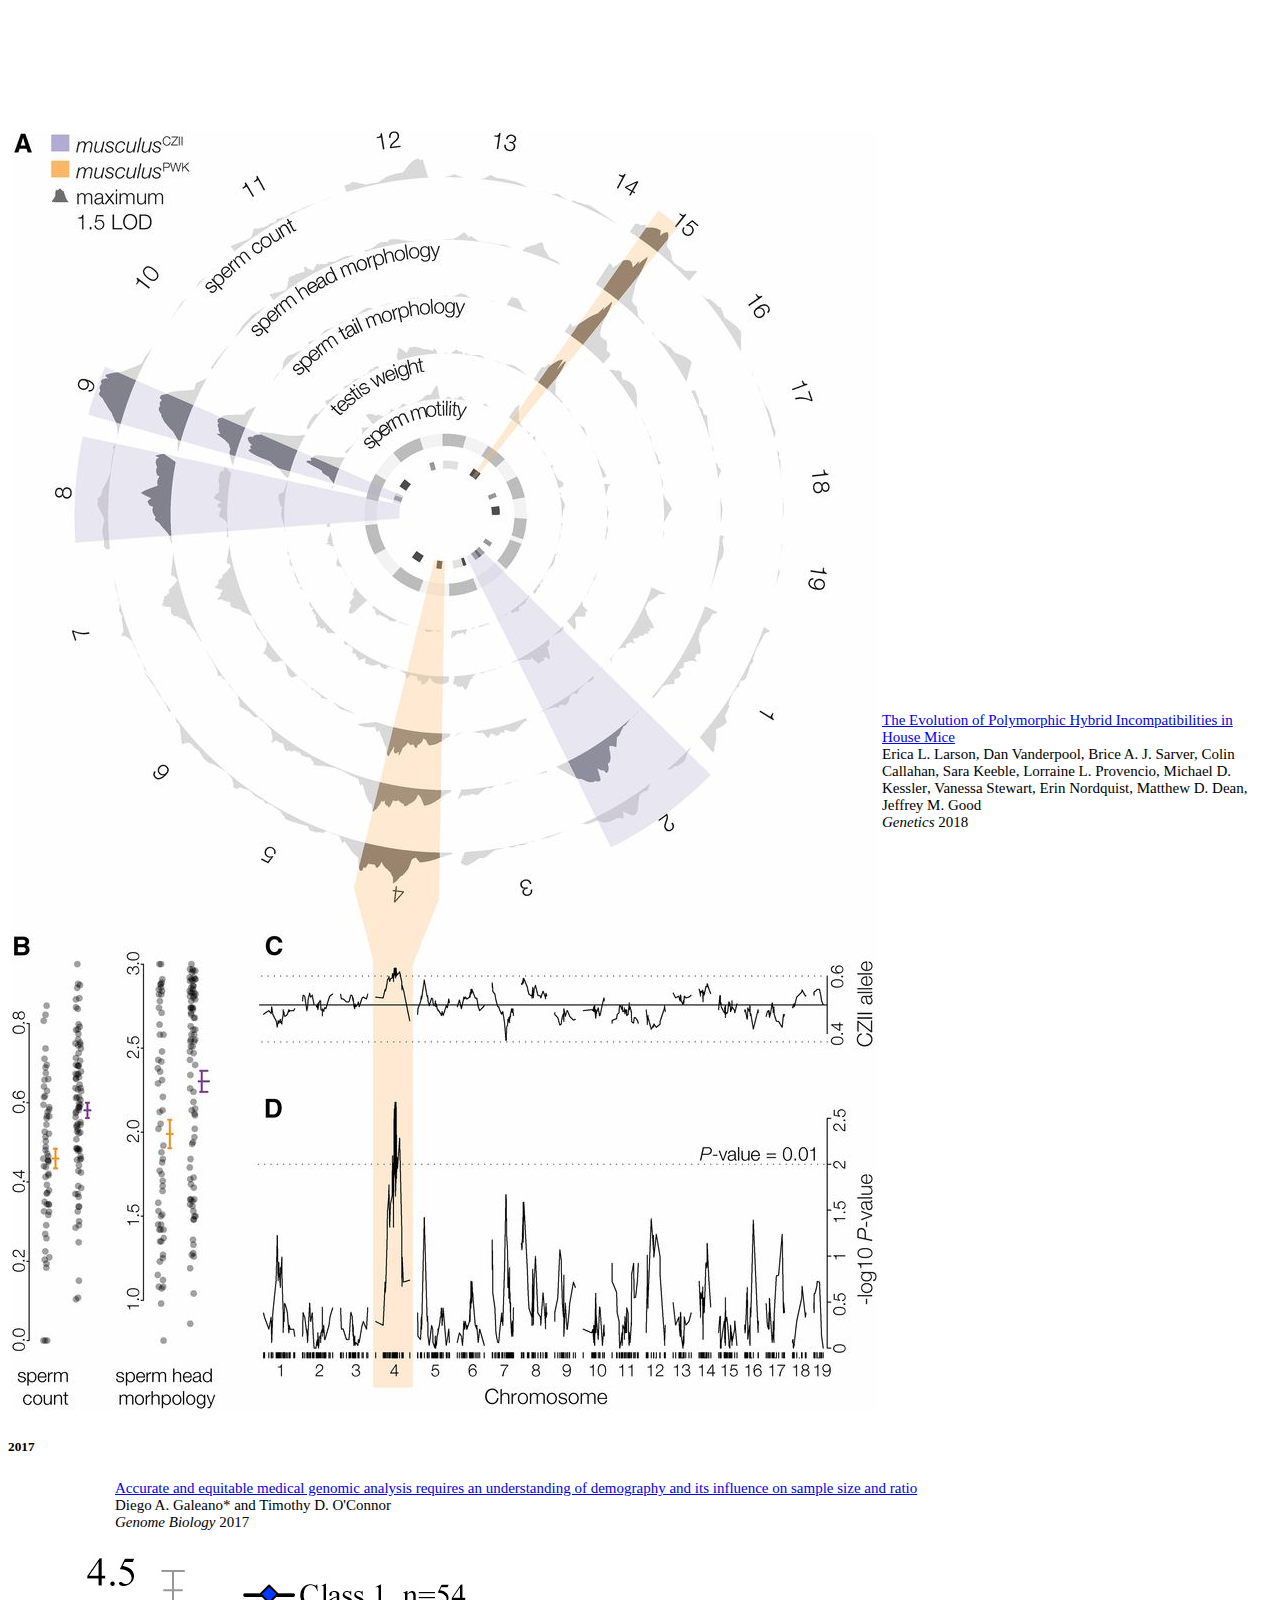
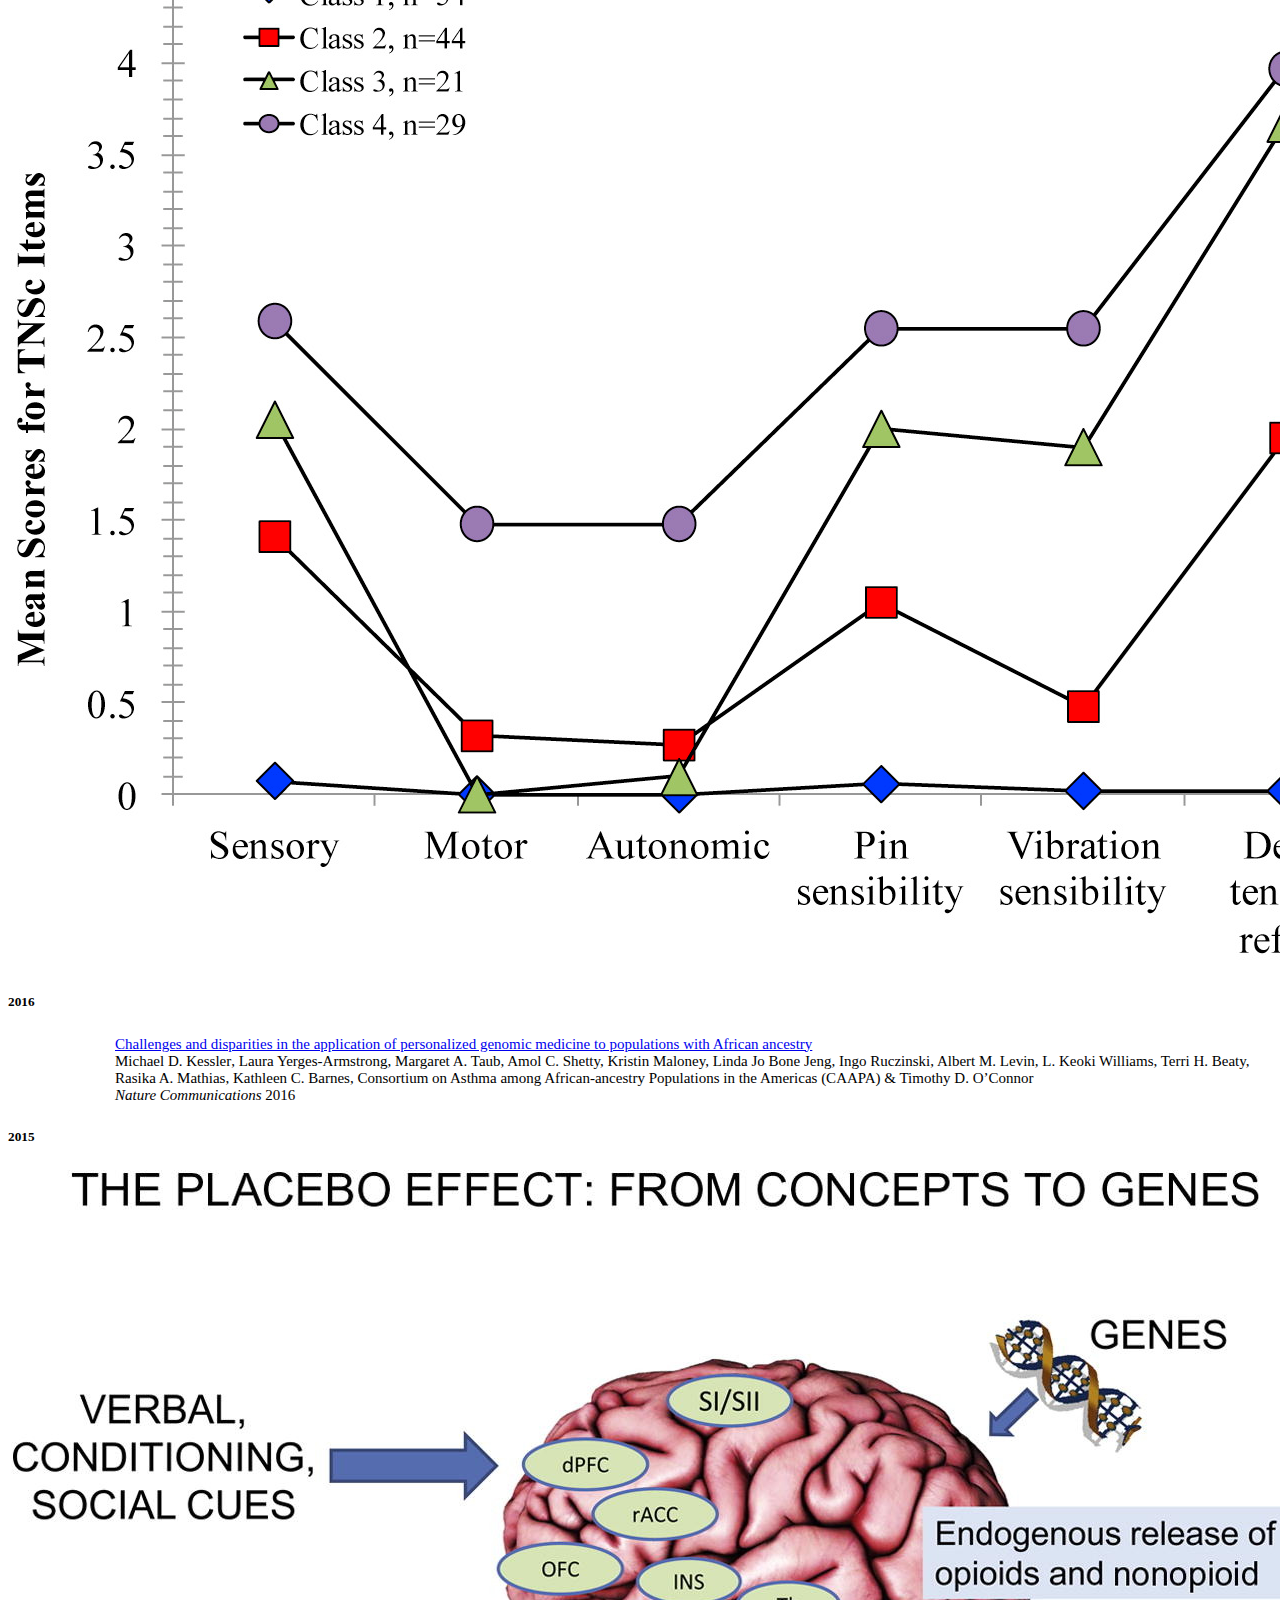
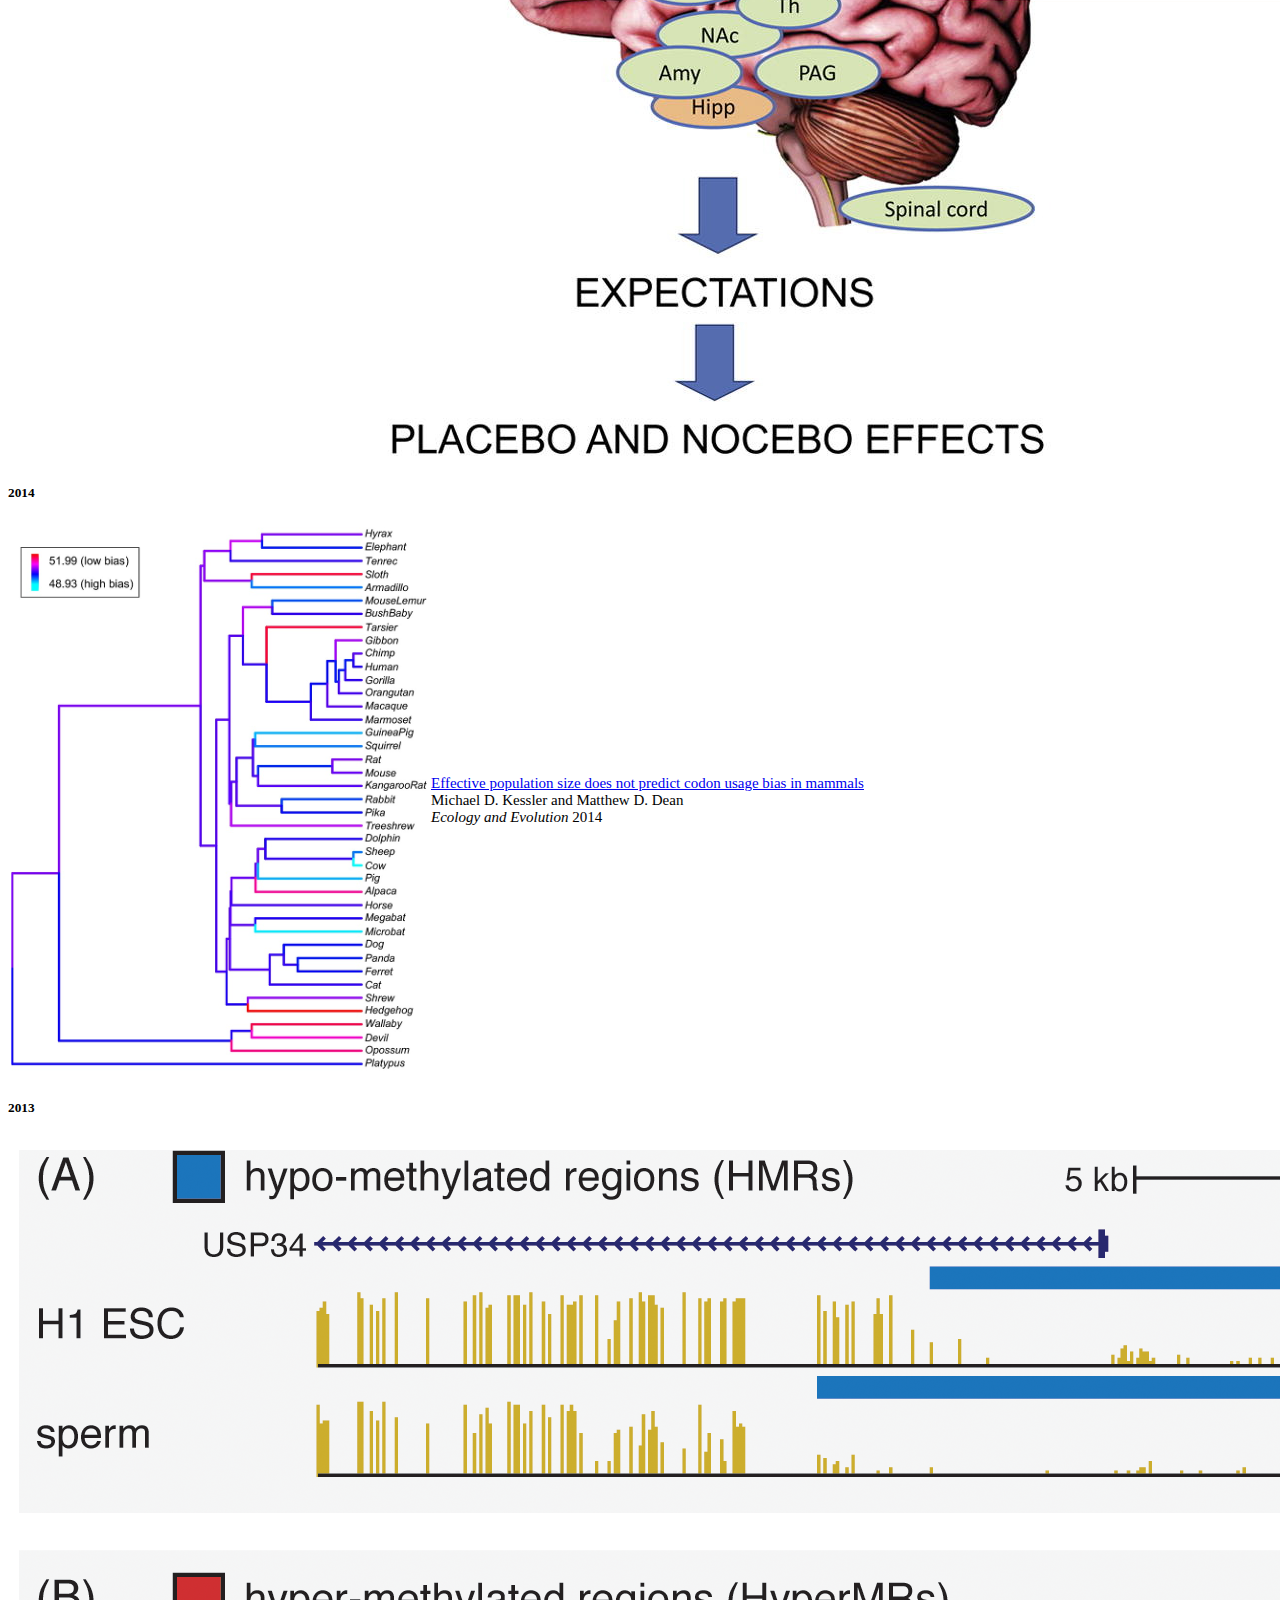
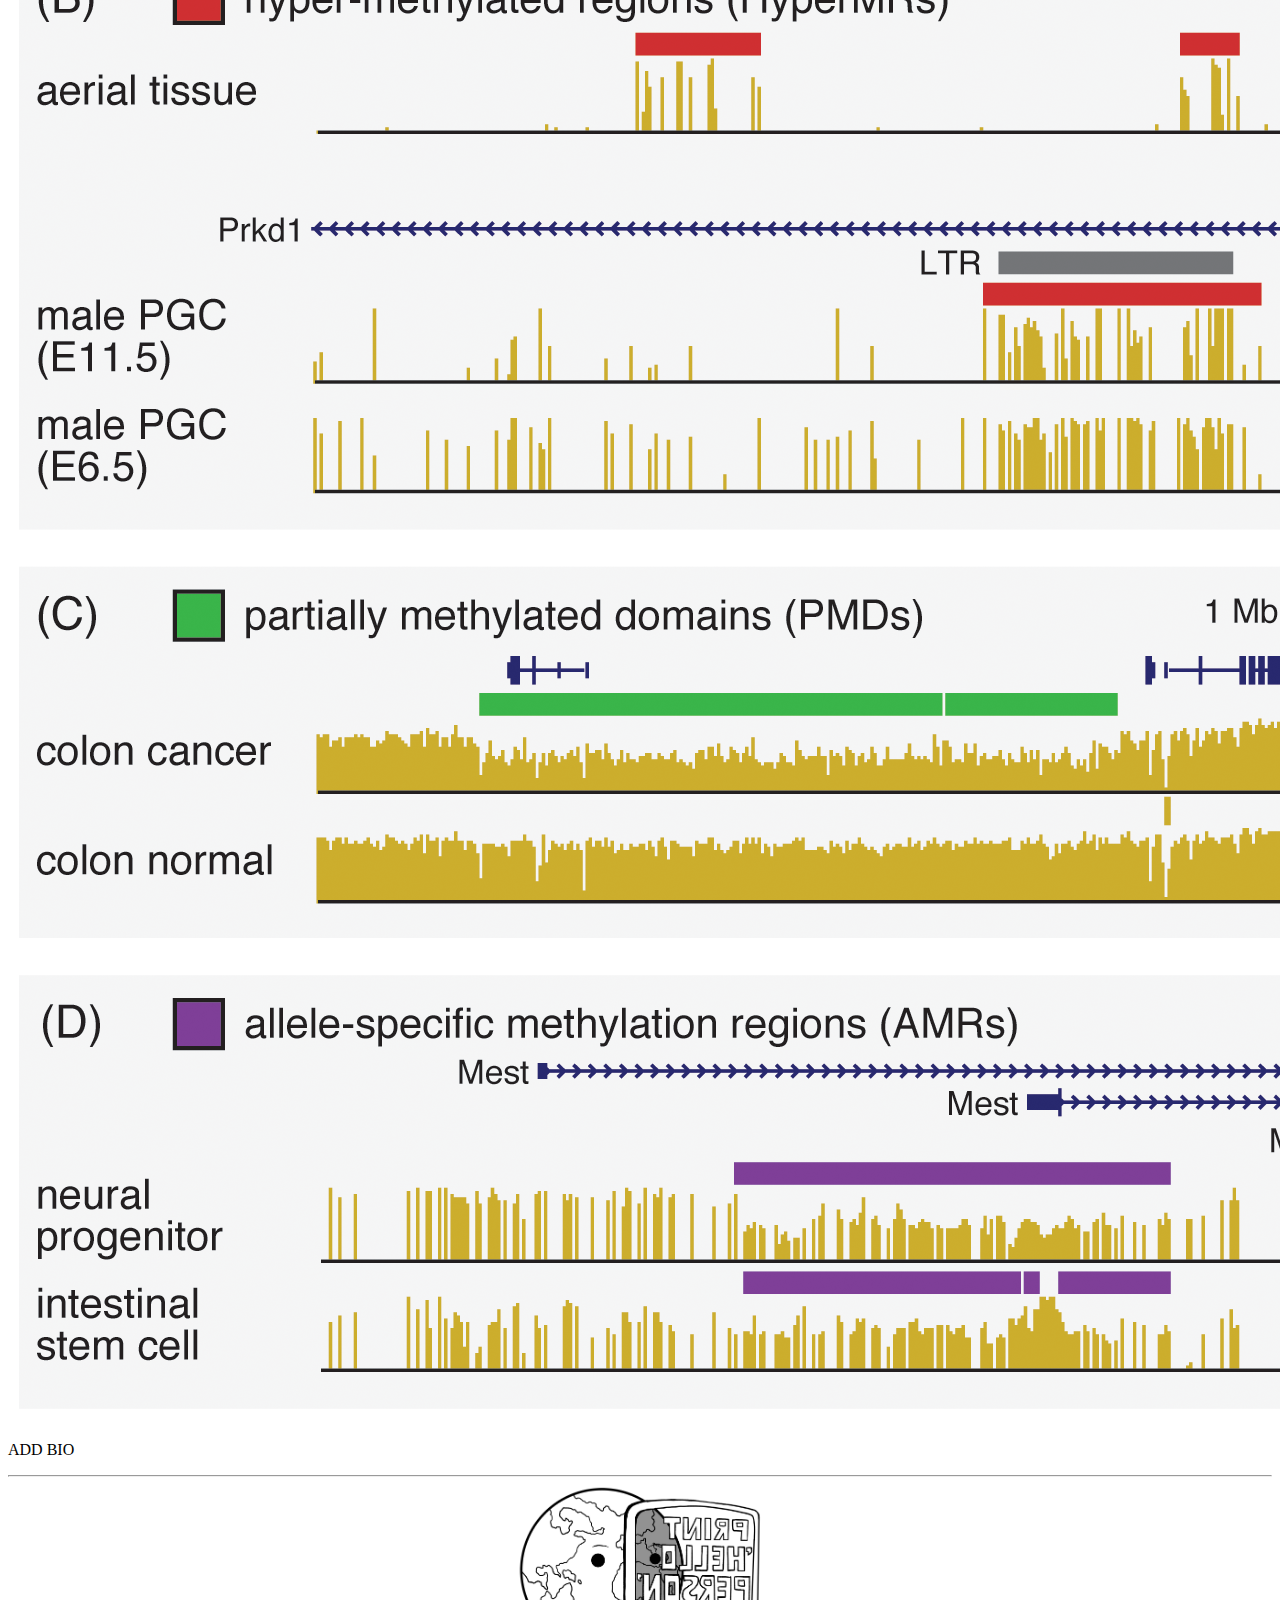
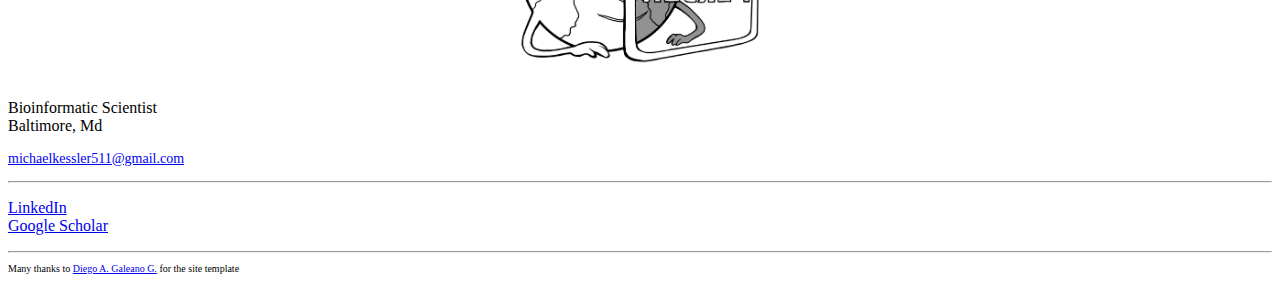
==== commit e32e9c1f: "Update index.html" ====
--- a/index.html
+++ b/index.html
@@ -25,18 +25,13 @@
 				</div>
 				<div class="large-8 columns" >
 					<p style="font-size:16px; font-weight:200; line-height: 24px; margin-top: 0px; font-family:Helvetica">
-						I am a biomedical scientist with wide ranging experience in oncology, genetics, genomics, and bioinformatics. 
+						I am a bioinformatic scientist with wide ranging experience in oncology, genetics and genomic. 
 						<!-- Currently, I am working on cancer genomic research projects as a postdoctoral fellow in the <a href="https://www.rits.onc.jhmi.edu/dbb/">Oncology Division of Biostatistics and Bioinformatics</a> at The <a href="https://www.hopkinsmedicine.org">Johns Hopkins University School of Medicine</a>!-->
 						<!-- I am currently Postdoctoral Researcher in Oncological Data Science at <a href="https://www.jhu.edu">Johns Hopkins University</a>Johns Hopkins University in Baltimore, Maryland, USA, working with Professor <a href="https://cmm.jhmi.edu/index.php/cmm-faculty/elana-j-fertig-phd/">Elana Fertig</a>. -->
 
 						<br/>
 						<br/>
-						My research interests lie at the intersection of human genetics, cancer genomics, and translational bioinformatics, and I work to leverage data science tools and techniques to answer pertinent biomedical questions.
-						
-						<br/>
-						<br/>
-						My long terms goal is to use bioinformatics to inform increasingly personalized and precise medical care. 
-
+						My research interests lie at the intersection of human genetics, cancer genomics, and translational bioinformatics, and I work to leverage data science tools and techniques to inform increasingly personalized and precise medical care. 
 						
 						<!--
 						My name is Michael D. Kessler, and I am currently a postdoctoral fellow working on bioinformatic and cancer genomic research in the Department of Oncology at The Johns Hopkins University School of Medicine. Prior to this position, I studied cancer biology and genome science as a PhD student in Molecular Medicine at the University of Maryland School of Medicine. I am currently working on pan cancer and head and neck cancer specific biological data science projects related to transcription factors, super enhancers, alternative slplicing, and high throughput drug sensitivity screens. I previously worked on projects related to population genetics and molecular evolution, and my thesis work focused on the application of clinical genomics to human populations with differing ancestral backgrounds. I am interested in using data driven analysis to find answers to biomedical questions of translational, financial, and industrial interest.
@@ -169,7 +164,7 @@
 										<tbody><tr>
 											<td width=100px>
 												<div class="large-1 columns">
-													<img class='paperimage' alt=""  src="images/papers/ptDNA.figure2.jpg"/>
+													<img class='paperimage' alt=""  src="images/papers/Kessler_et_al.TIC.ptDNA.figure2.jpg"/>
 												</div>
 											</td>
 											<td style="font-weight:370; font-family:Helvetica Neue; font-size:15px">
@@ -419,7 +414,7 @@
 		!-->
 		<hr/>
 		<!-- <a href="https://www.personalgenome.com"><img style="height: 80px; display: block; margin-left: auto; margin-right: auto" alt="PGDx" src="images/PGDx.jpg"></a> !-->
-		<a <img style="height: 80px; display: block; margin-left: auto; margin-right: auto" alt="PGDx" src="images/HelloPersonV1.jpg"></a> !-->
+		<img style="height: 180px; display: block; margin-left: auto; margin-right: auto" alt="HelloPerson" src="images/HelloPersonV1.Cropped.jpg"></a>
 		<br/>
 		<p>
 			Bioinformatic Scientist<br/>
@@ -436,14 +431,14 @@
 		!-->
 		<hr/>          
 		<p>       
-			<a href="www.linkedin.com/in/michaelkessler511/">LinkedIn</a></br>
+			<a href="https://www.linkedin.com/in/michaelkessler511/">LinkedIn</a></br>
 			<!--<a href="ADD">Resume</a></br>!-->
-			<a href="https://scholar.google.co.uk/citations?hl=pt-BR&user=tRaX0QwAAAAJ">Google Scholar</a>
+			<a href="https://scholar.google.com/citations?user=c7wNLkcAAAAJ&hl=en">Google Scholar</a>
 			<br/>
 		</p>
 		<hr/>
 
-		<script type="text/javascript" src="//rf.revolvermaps.com/0/0/7.js?i=5bocjms8uin&amp;m=0c&amp;c=c7eae5&amp;cr1=8c510a&amp;sx=0&amp;cw=bdd7e7&amp;cb=01665e" async="async"></script>
+		<!-- <script type="text/javascript" src="//rf.revolvermaps.com/0/0/7.js?i=5bocjms8uin&amp;m=0c&amp;c=c7eae5&amp;cr1=8c510a&amp;sx=0&amp;cw=bdd7e7&amp;cb=01665e" async="async"></script> !-->
 	</div>
 
 	<!--
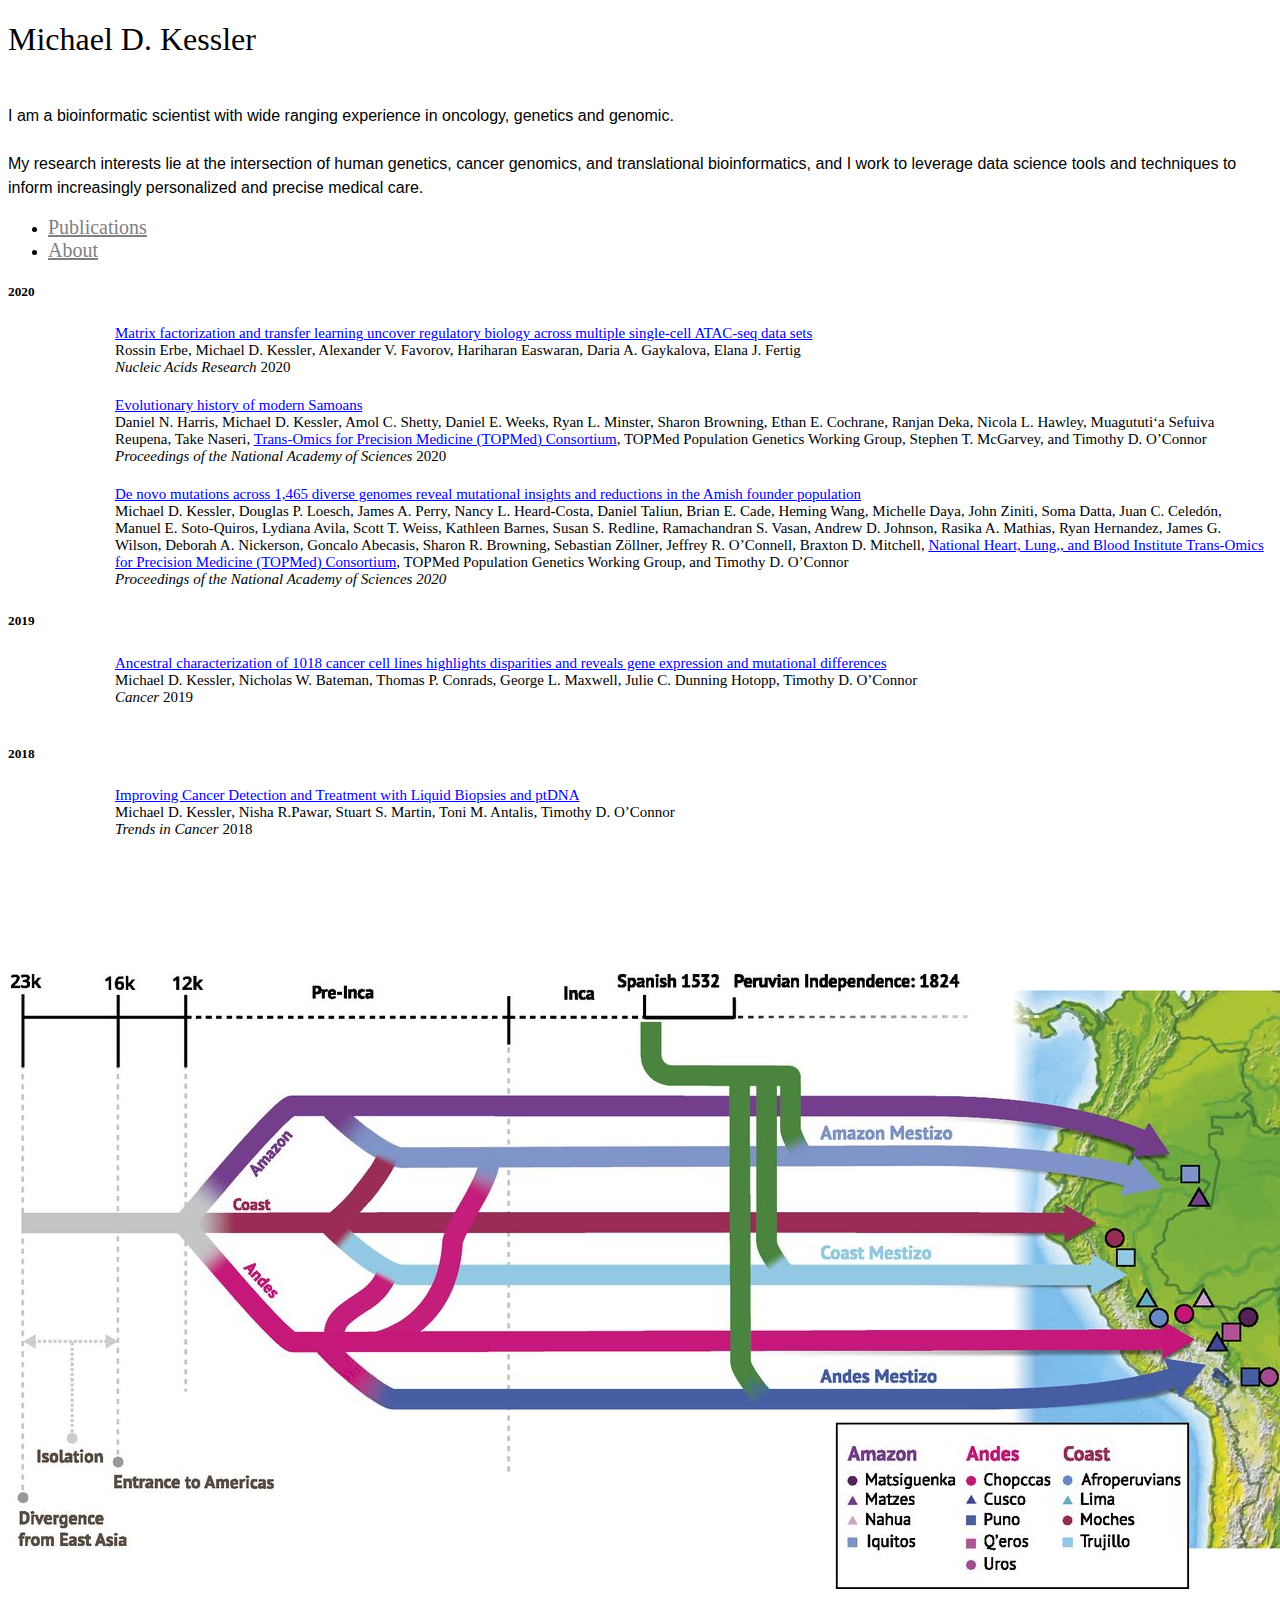
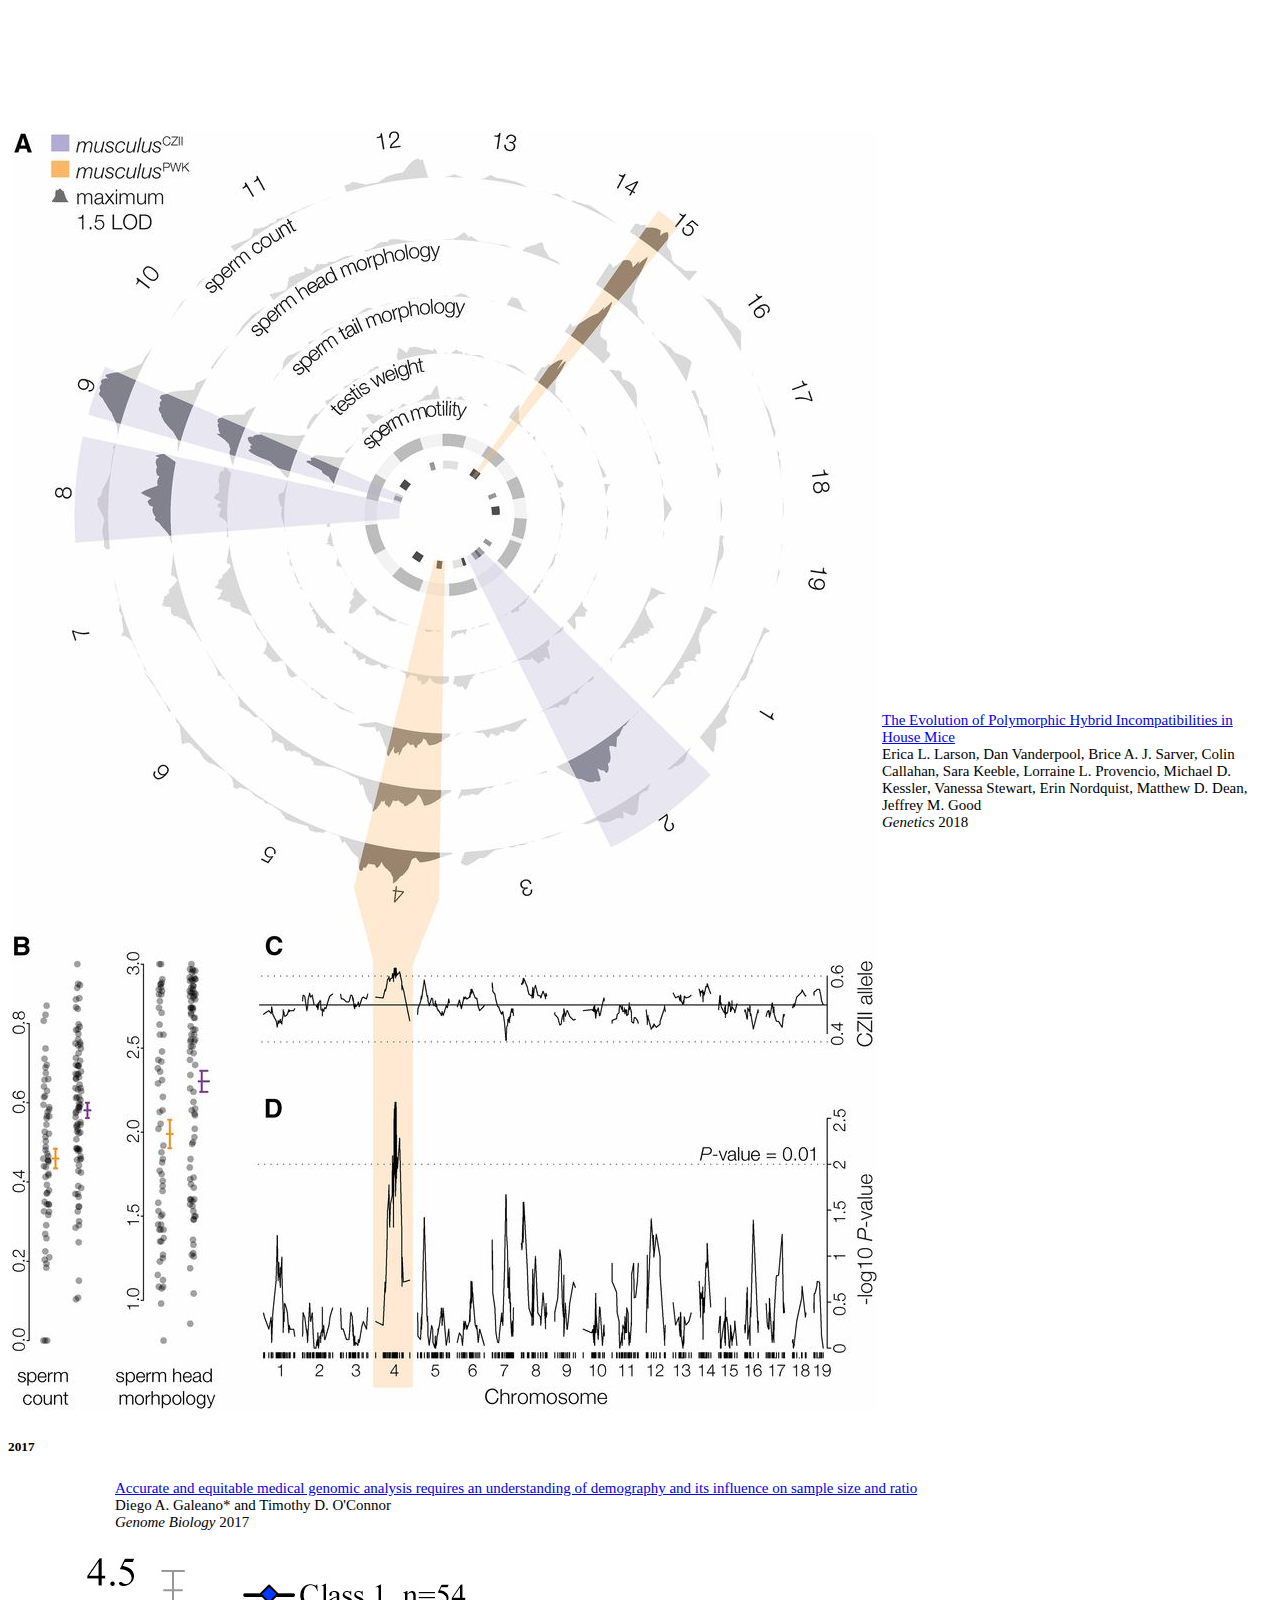
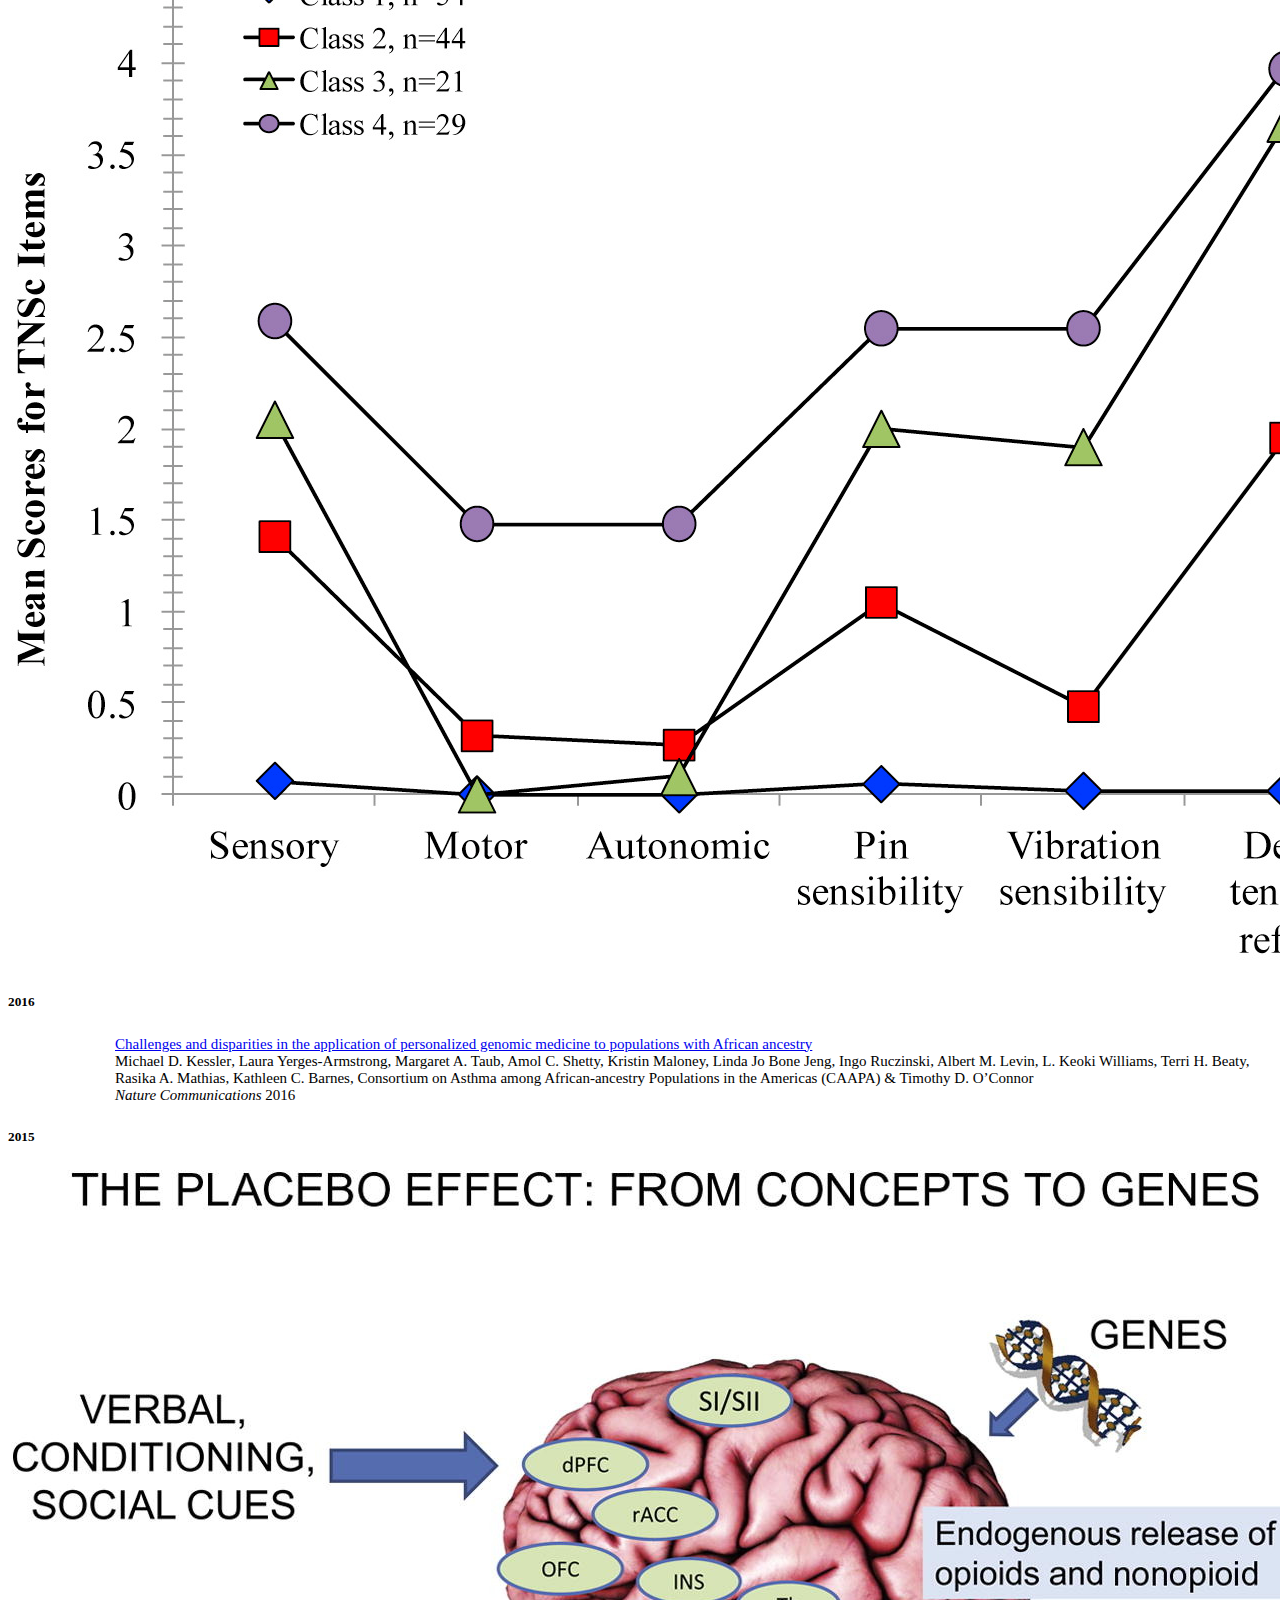
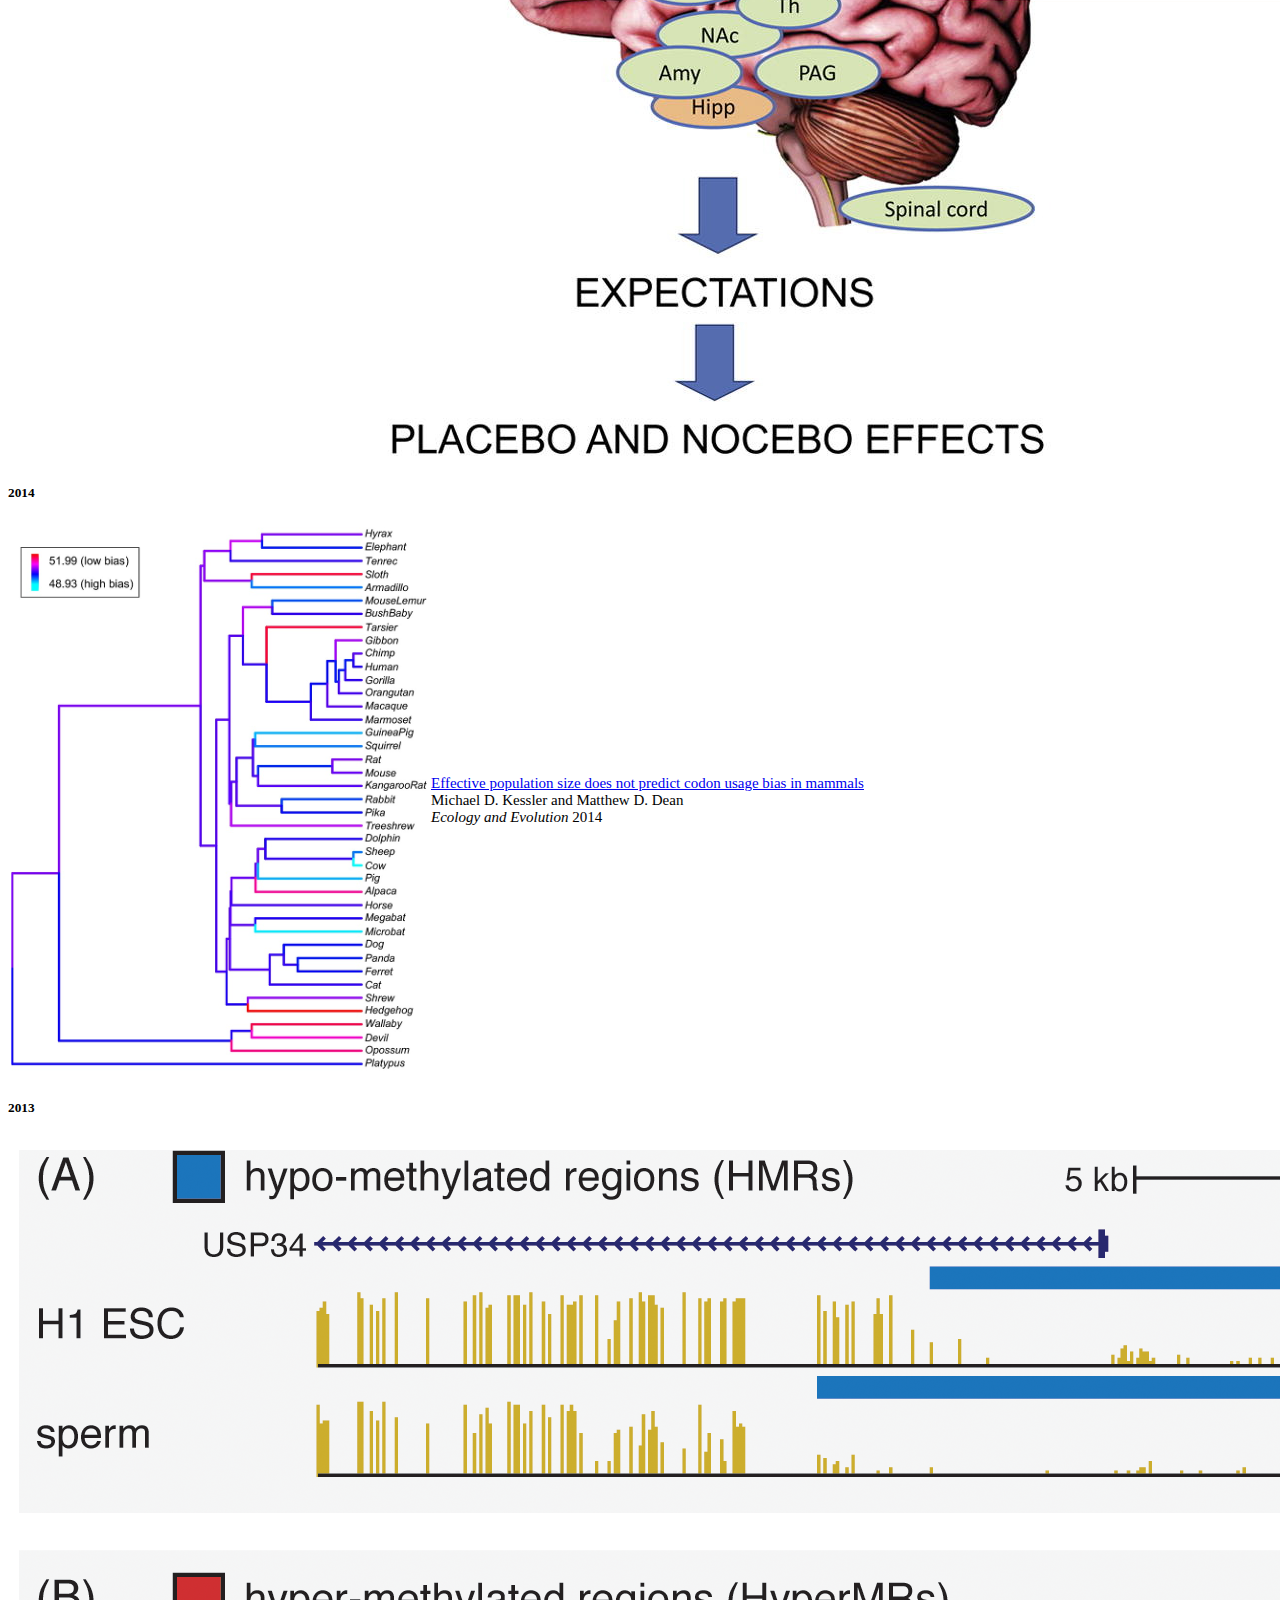
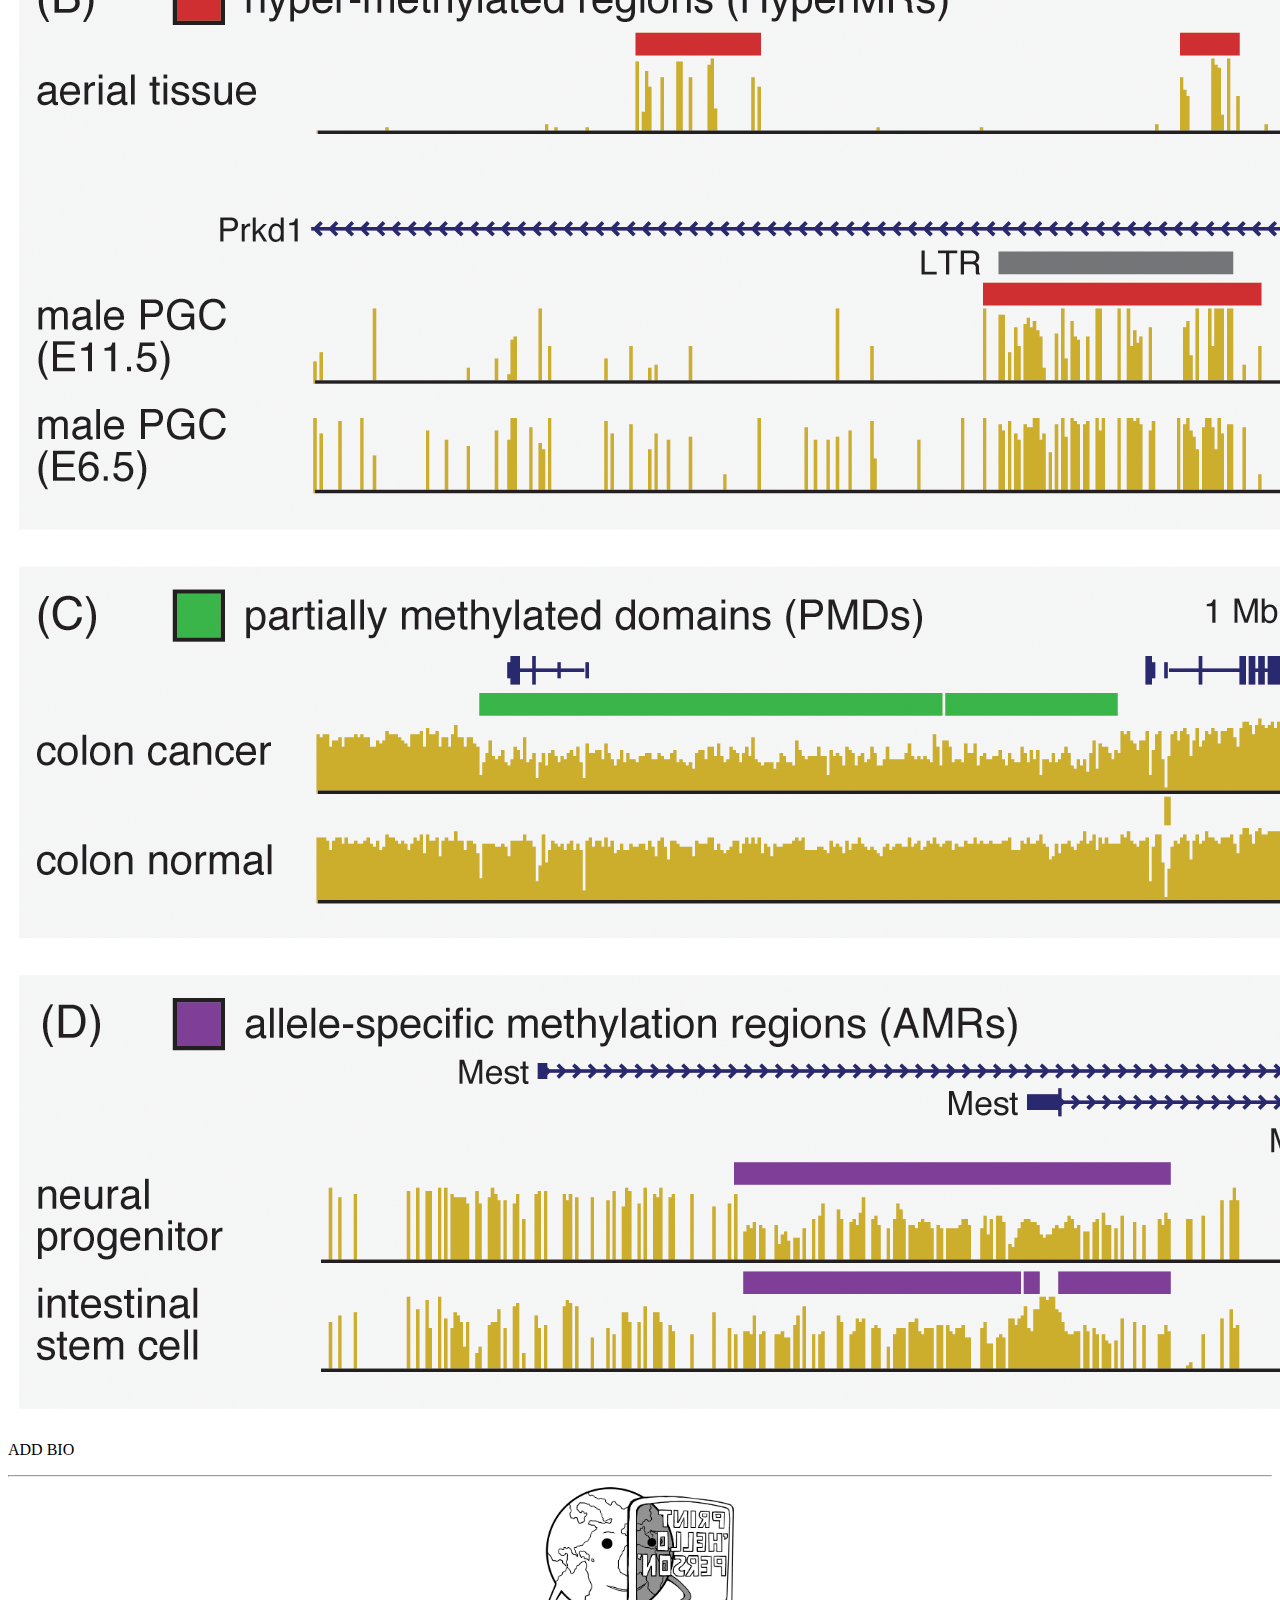
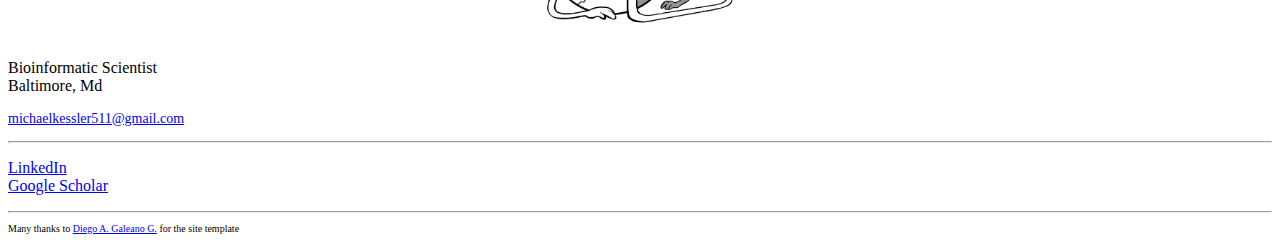
==== commit 301cc0f4: "Update index.html" ====
--- a/index.html
+++ b/index.html
@@ -414,7 +414,7 @@
 		!-->
 		<hr/>
 		<!-- <a href="https://www.personalgenome.com"><img style="height: 80px; display: block; margin-left: auto; margin-right: auto" alt="PGDx" src="images/PGDx.jpg"></a> !-->
-		<img style="height: 180px; display: block; margin-left: auto; margin-right: auto" alt="HelloPerson" src="images/HelloPersonV1.Cropped.jpg"></a>
+		<img style="height: 140px; display: block; margin-left: auto; margin-right: auto" alt="HelloPerson" src="images/HelloPersonV1.Cropped.jpg"></a>
 		<br/>
 		<p>
 			Bioinformatic Scientist<br/>
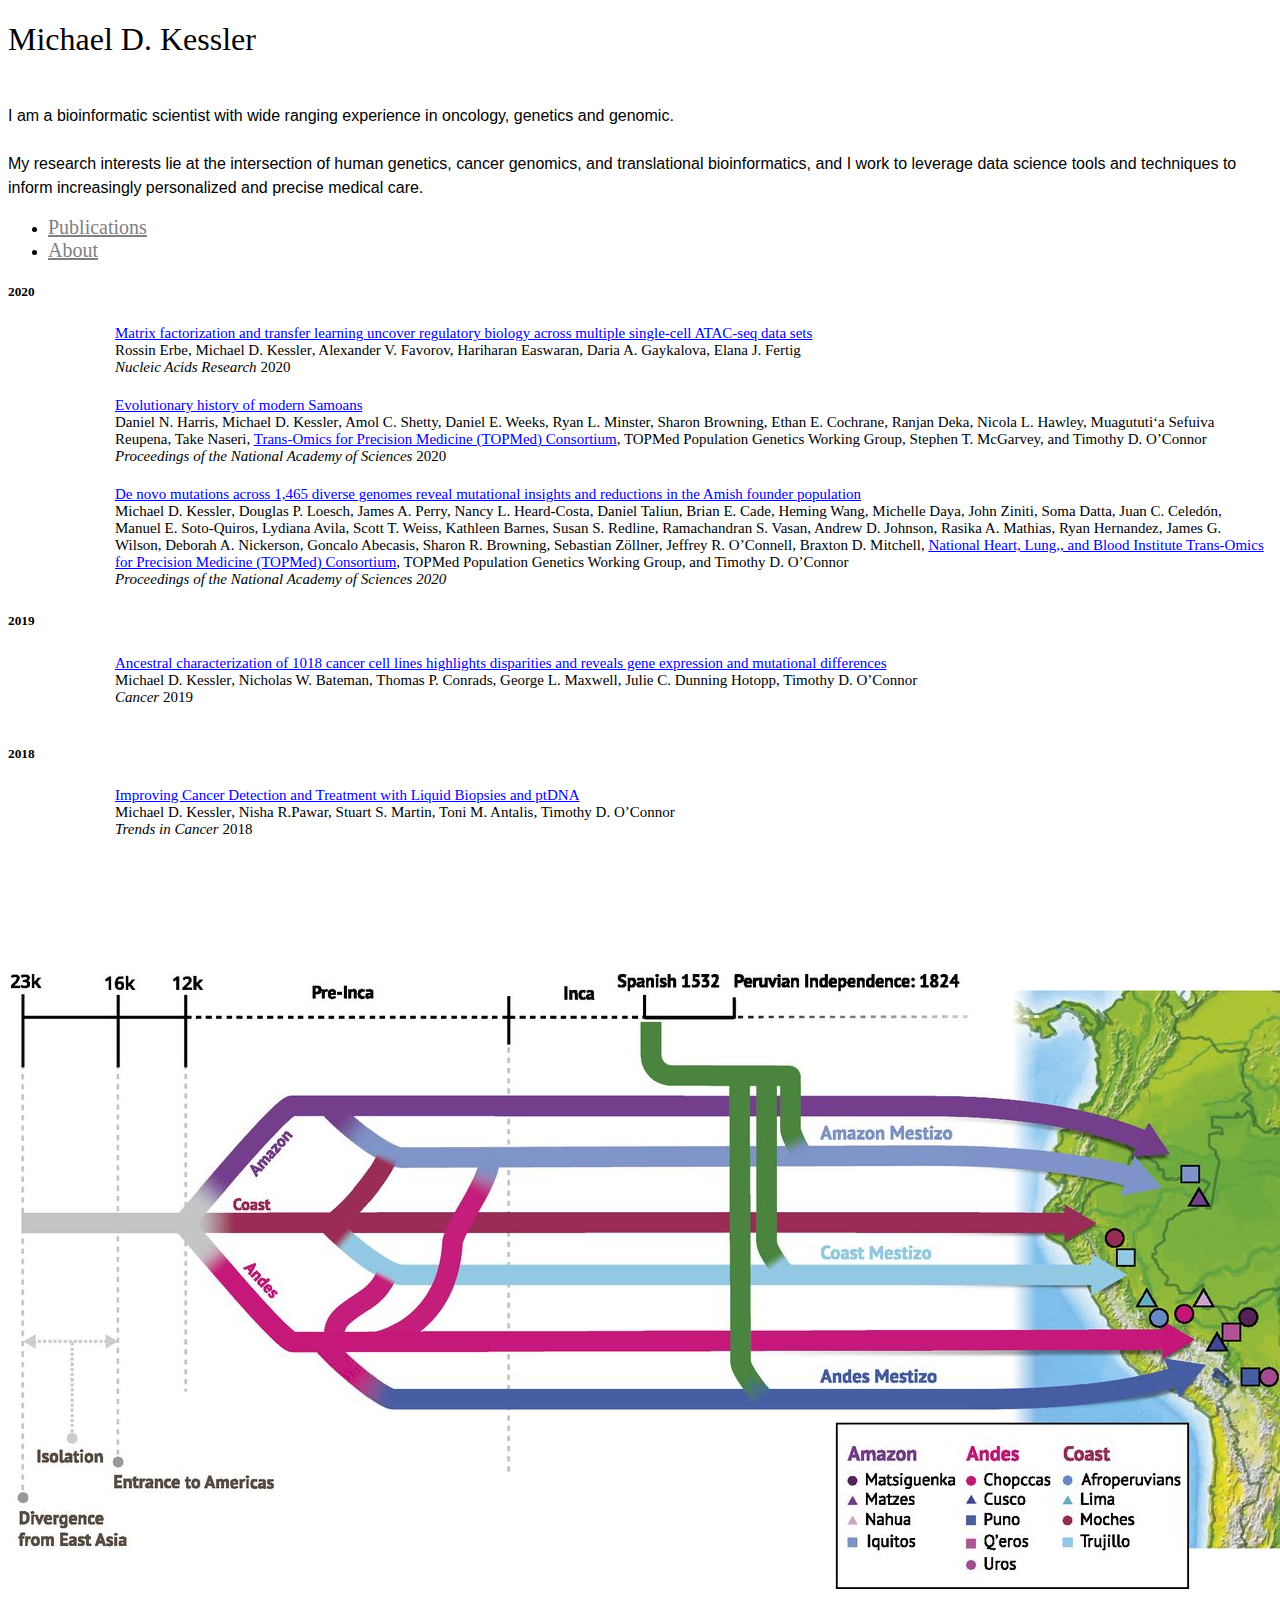
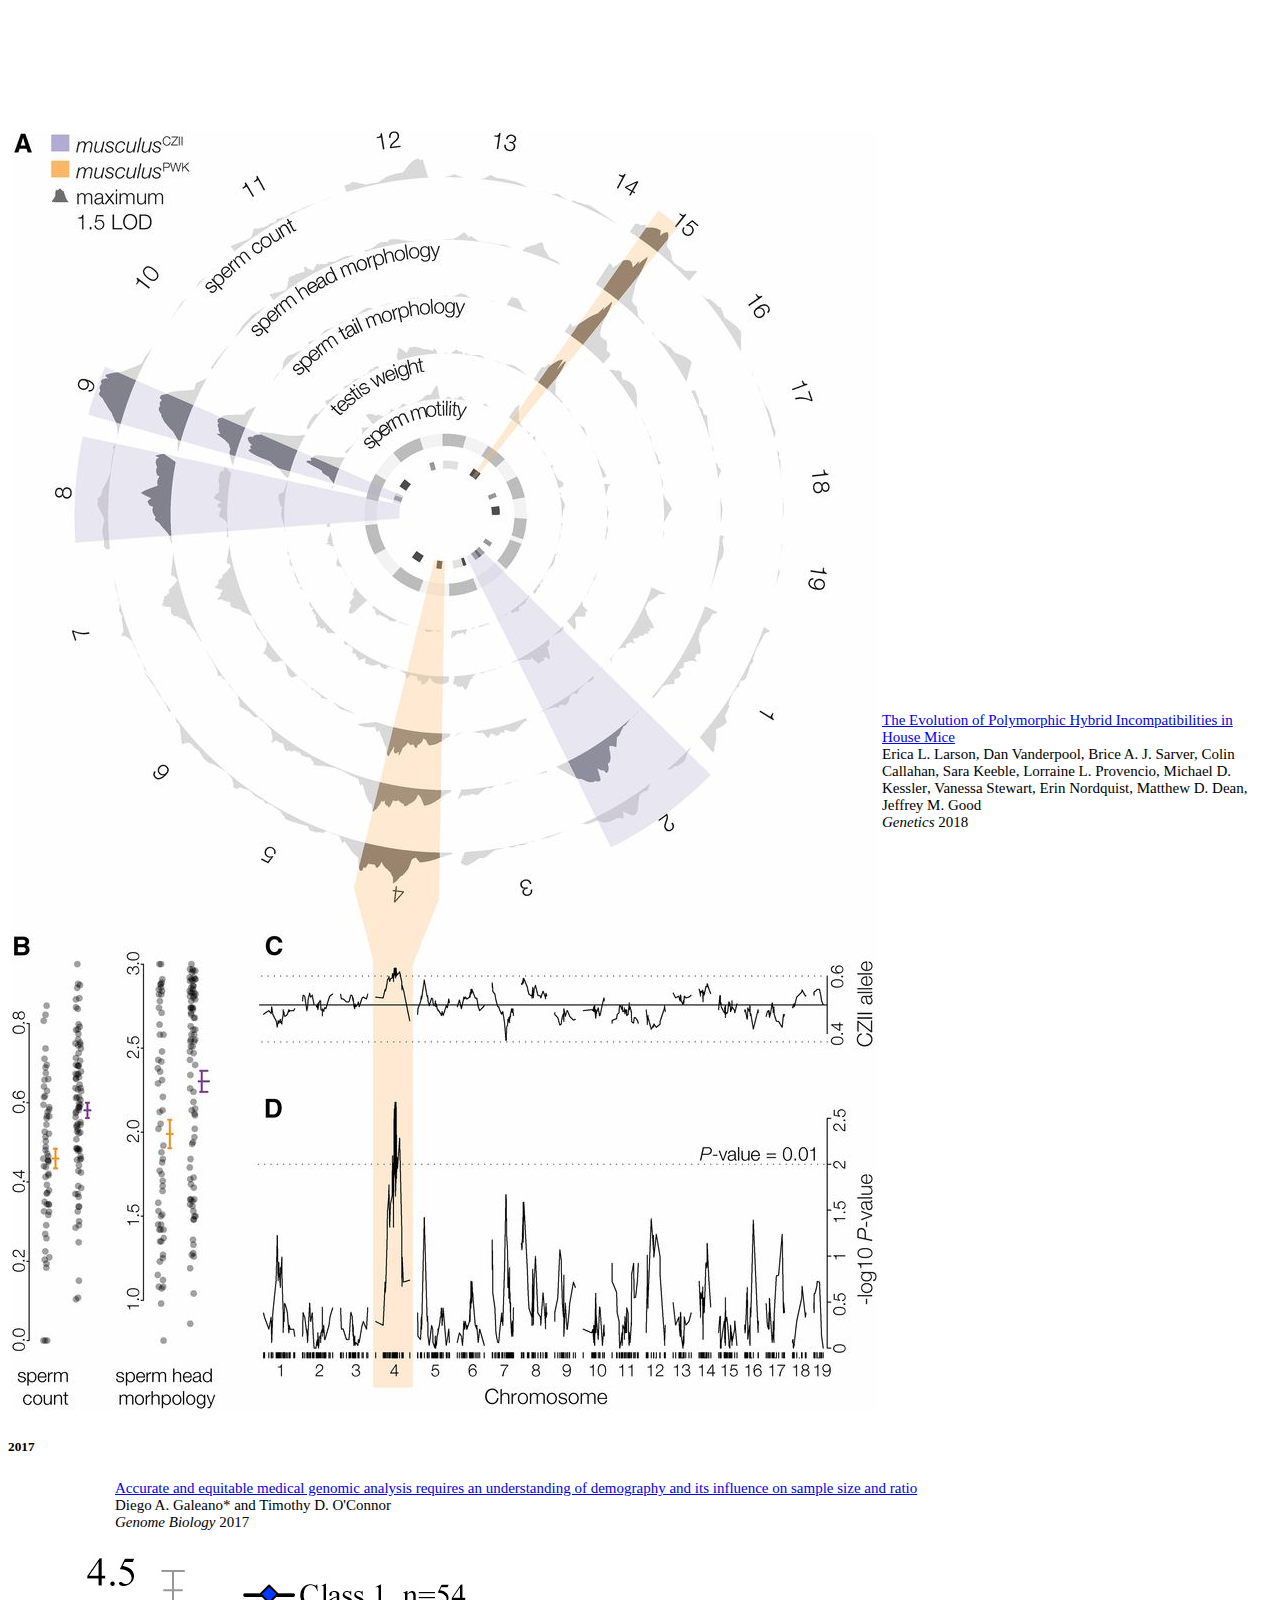
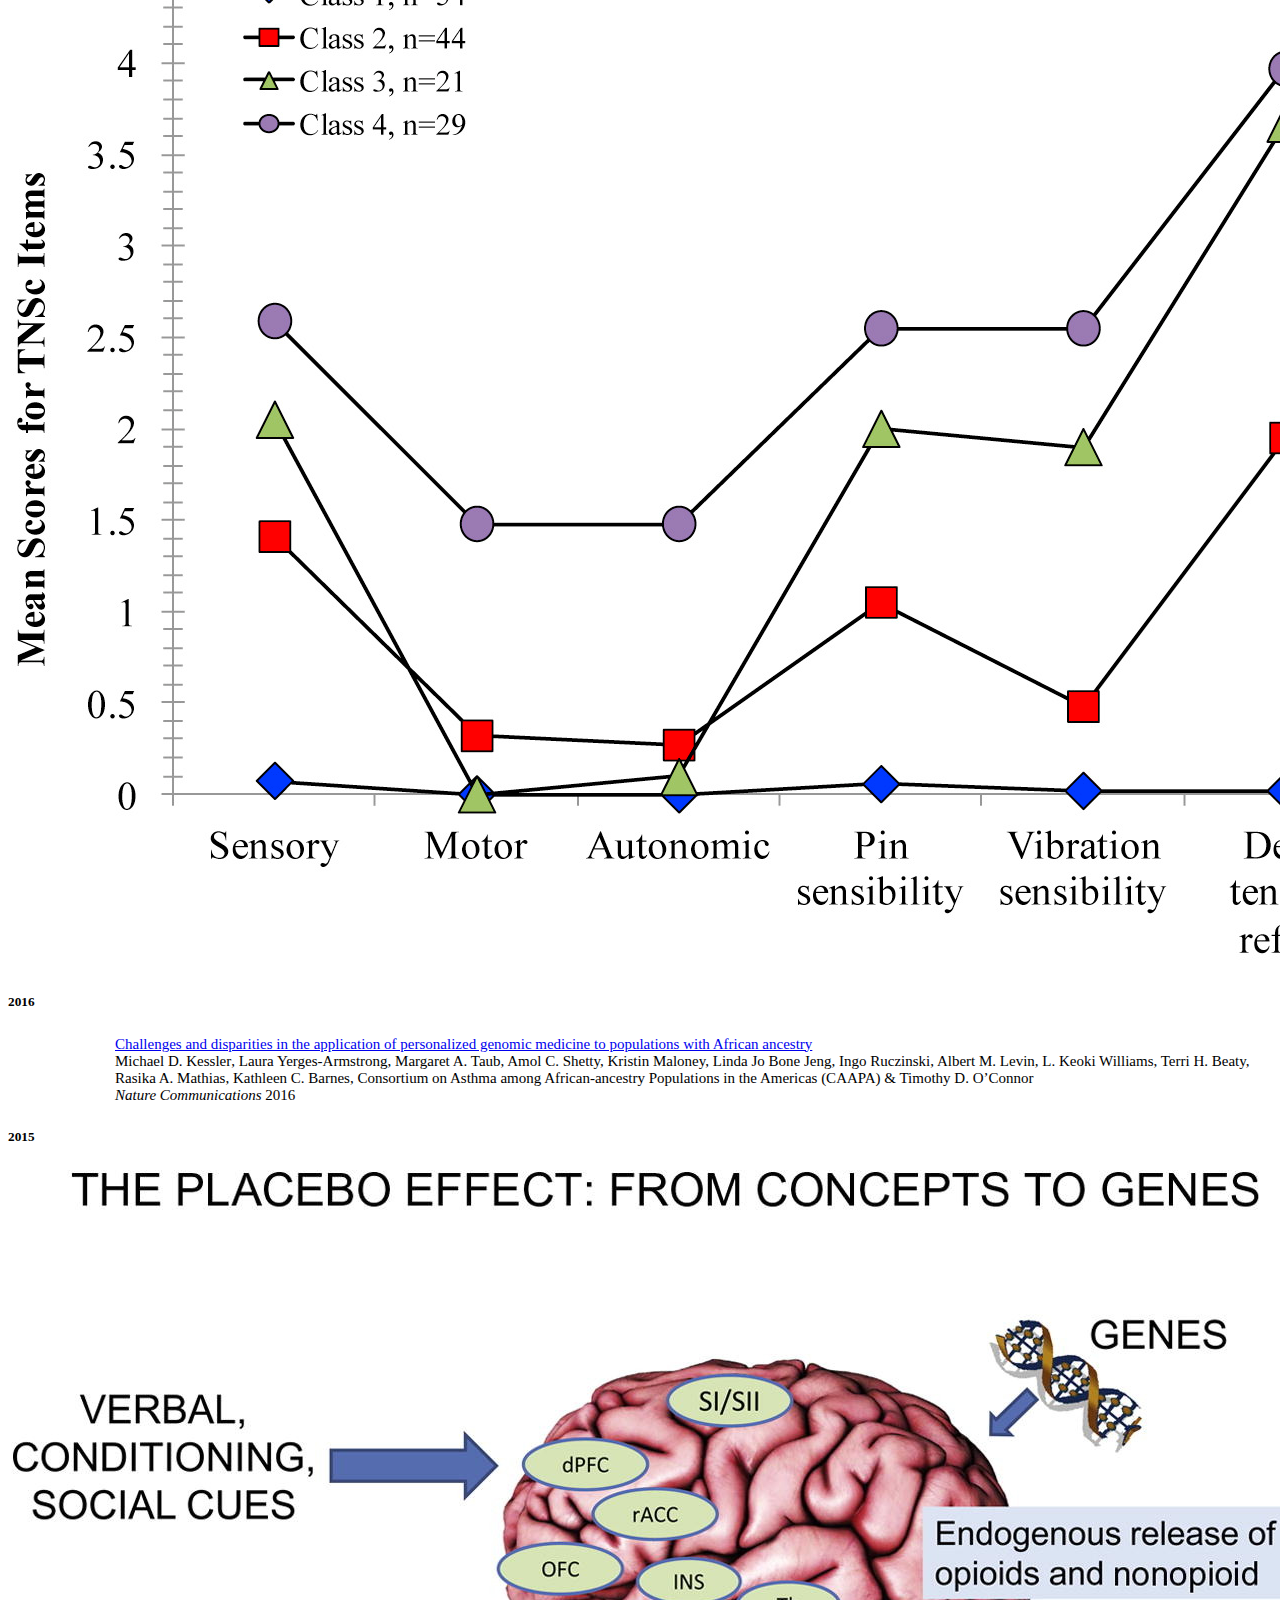
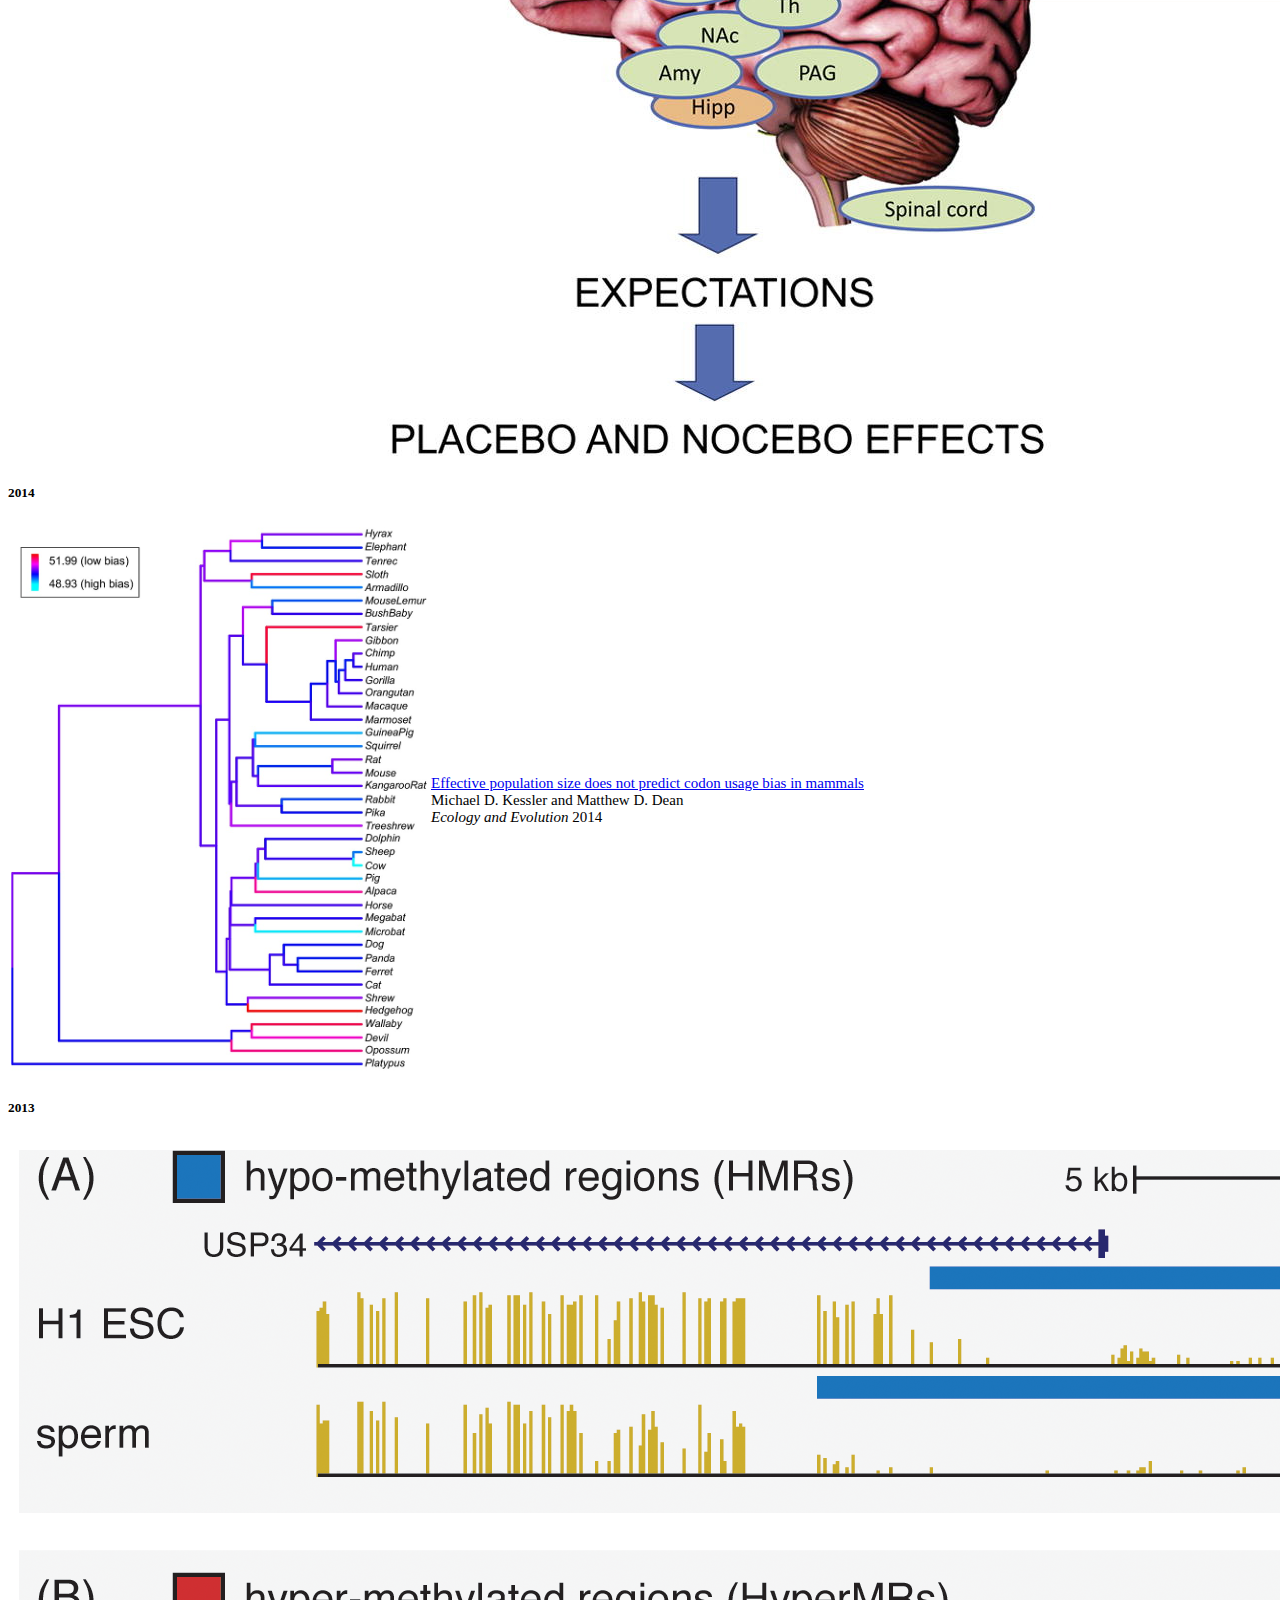
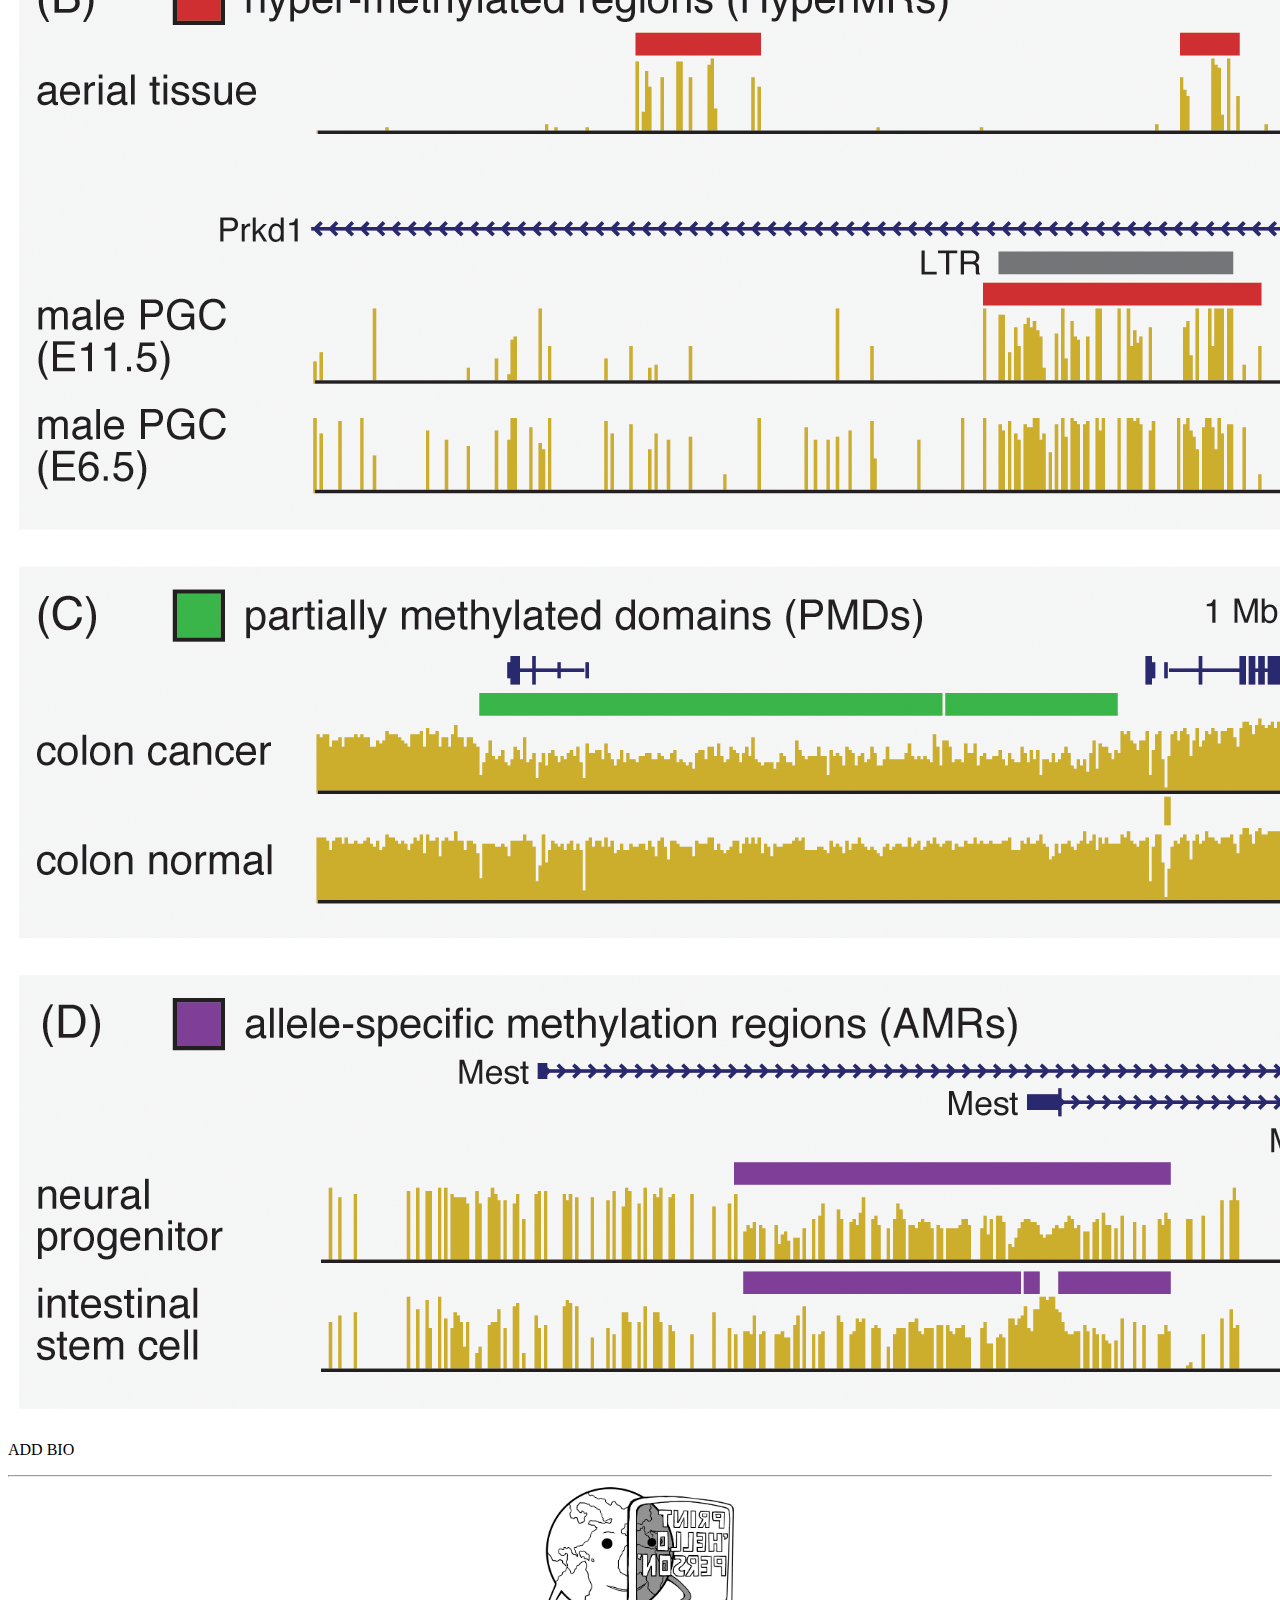
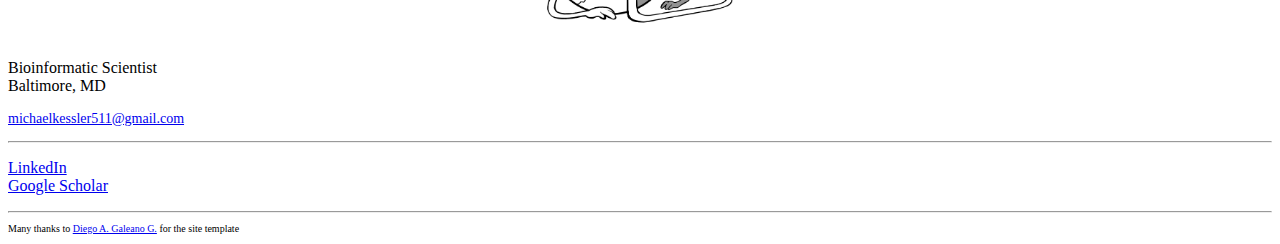
==== commit a0298c74: "Update index.html" ====
--- a/index.html
+++ b/index.html
@@ -418,7 +418,7 @@
 		<br/>
 		<p>
 			Bioinformatic Scientist<br/>
-			Baltimore, Md<br/>
+			Baltimore, MD<br/>
 			<!-- Office: NA<br/> !-->
 			
 		</p>
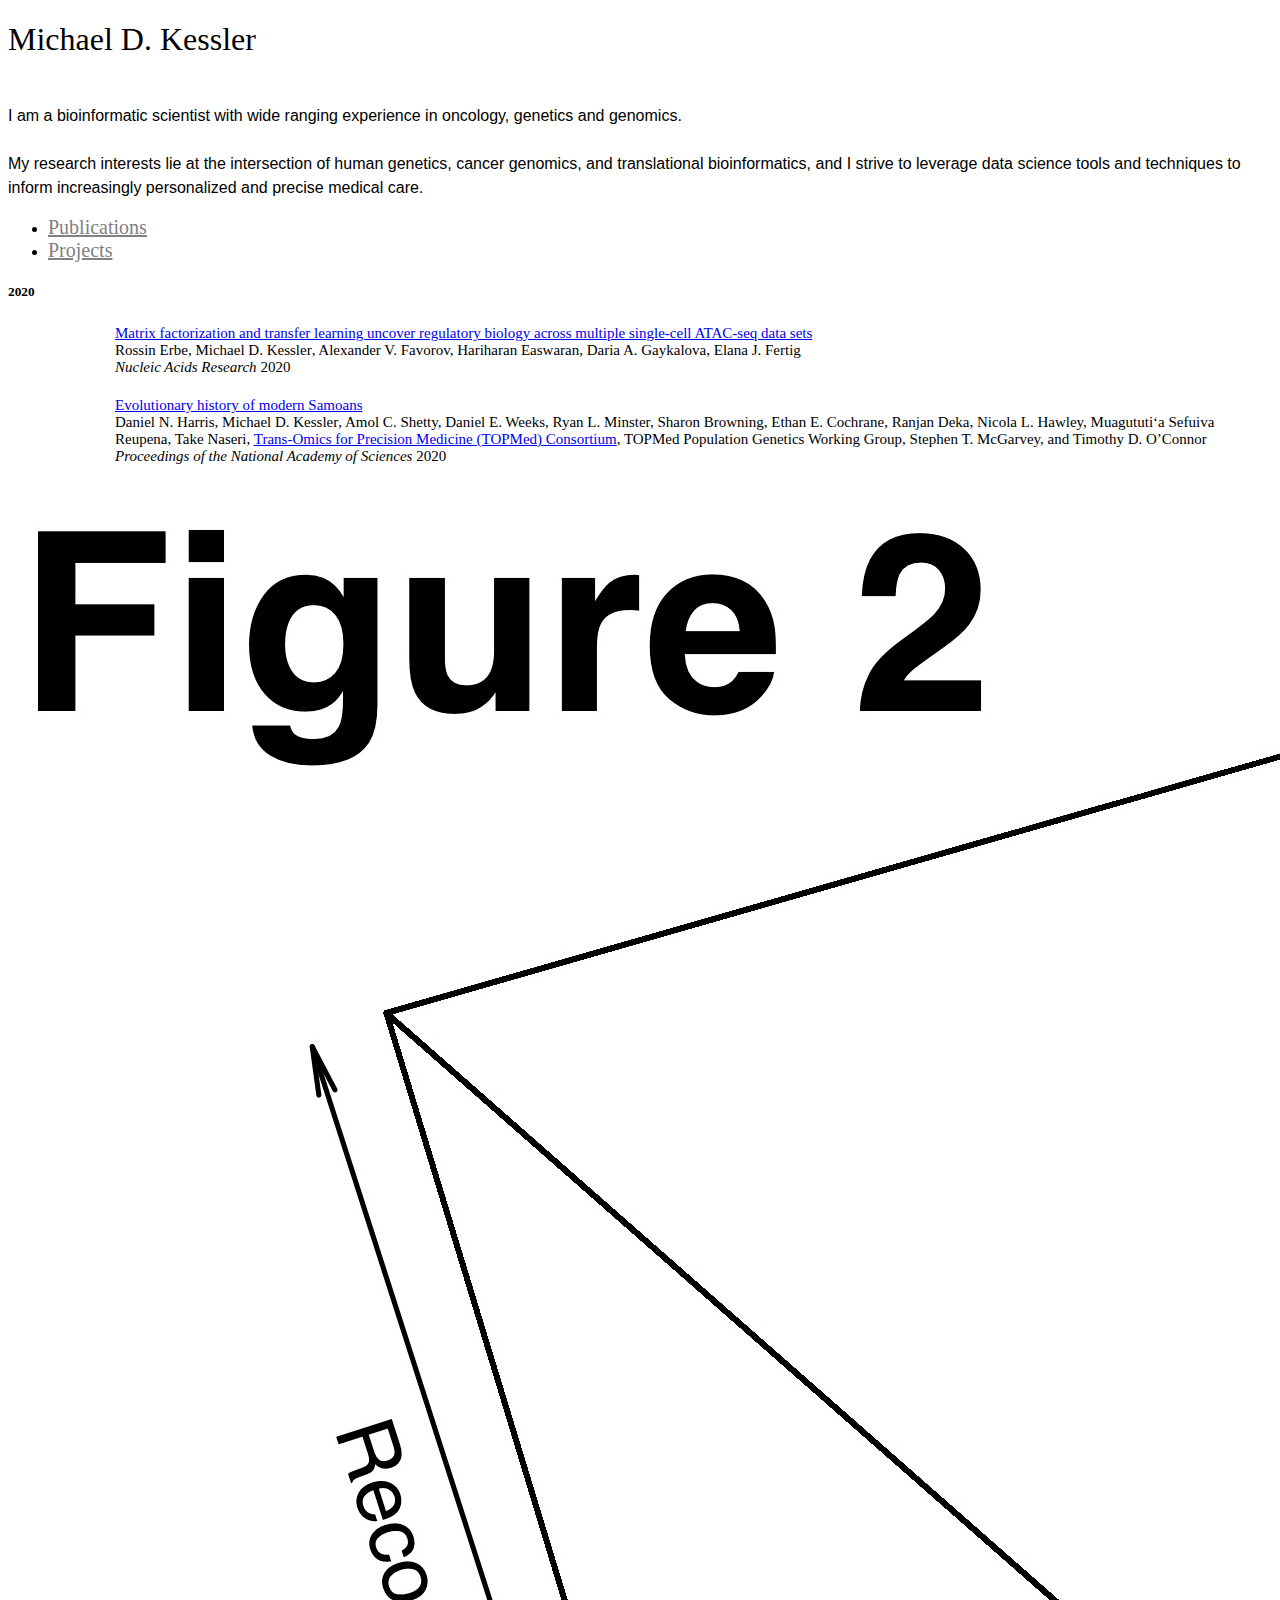
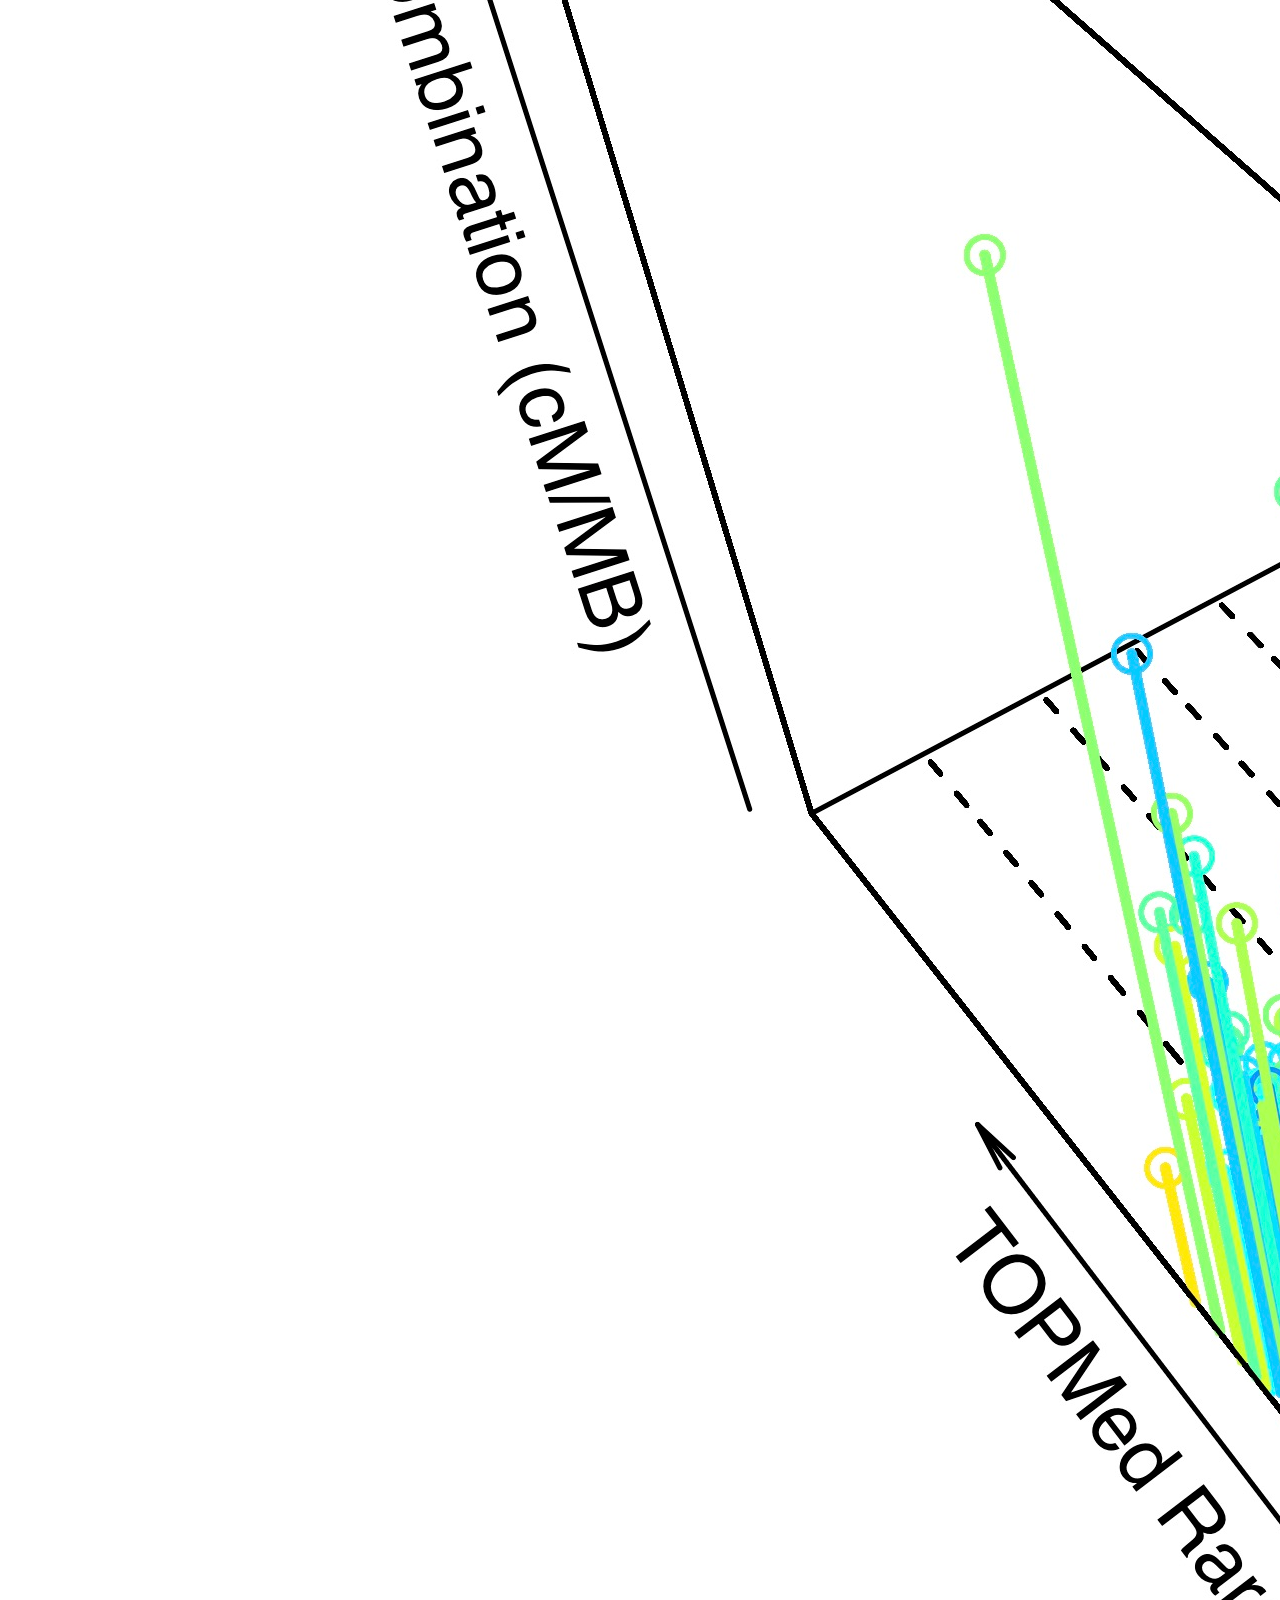
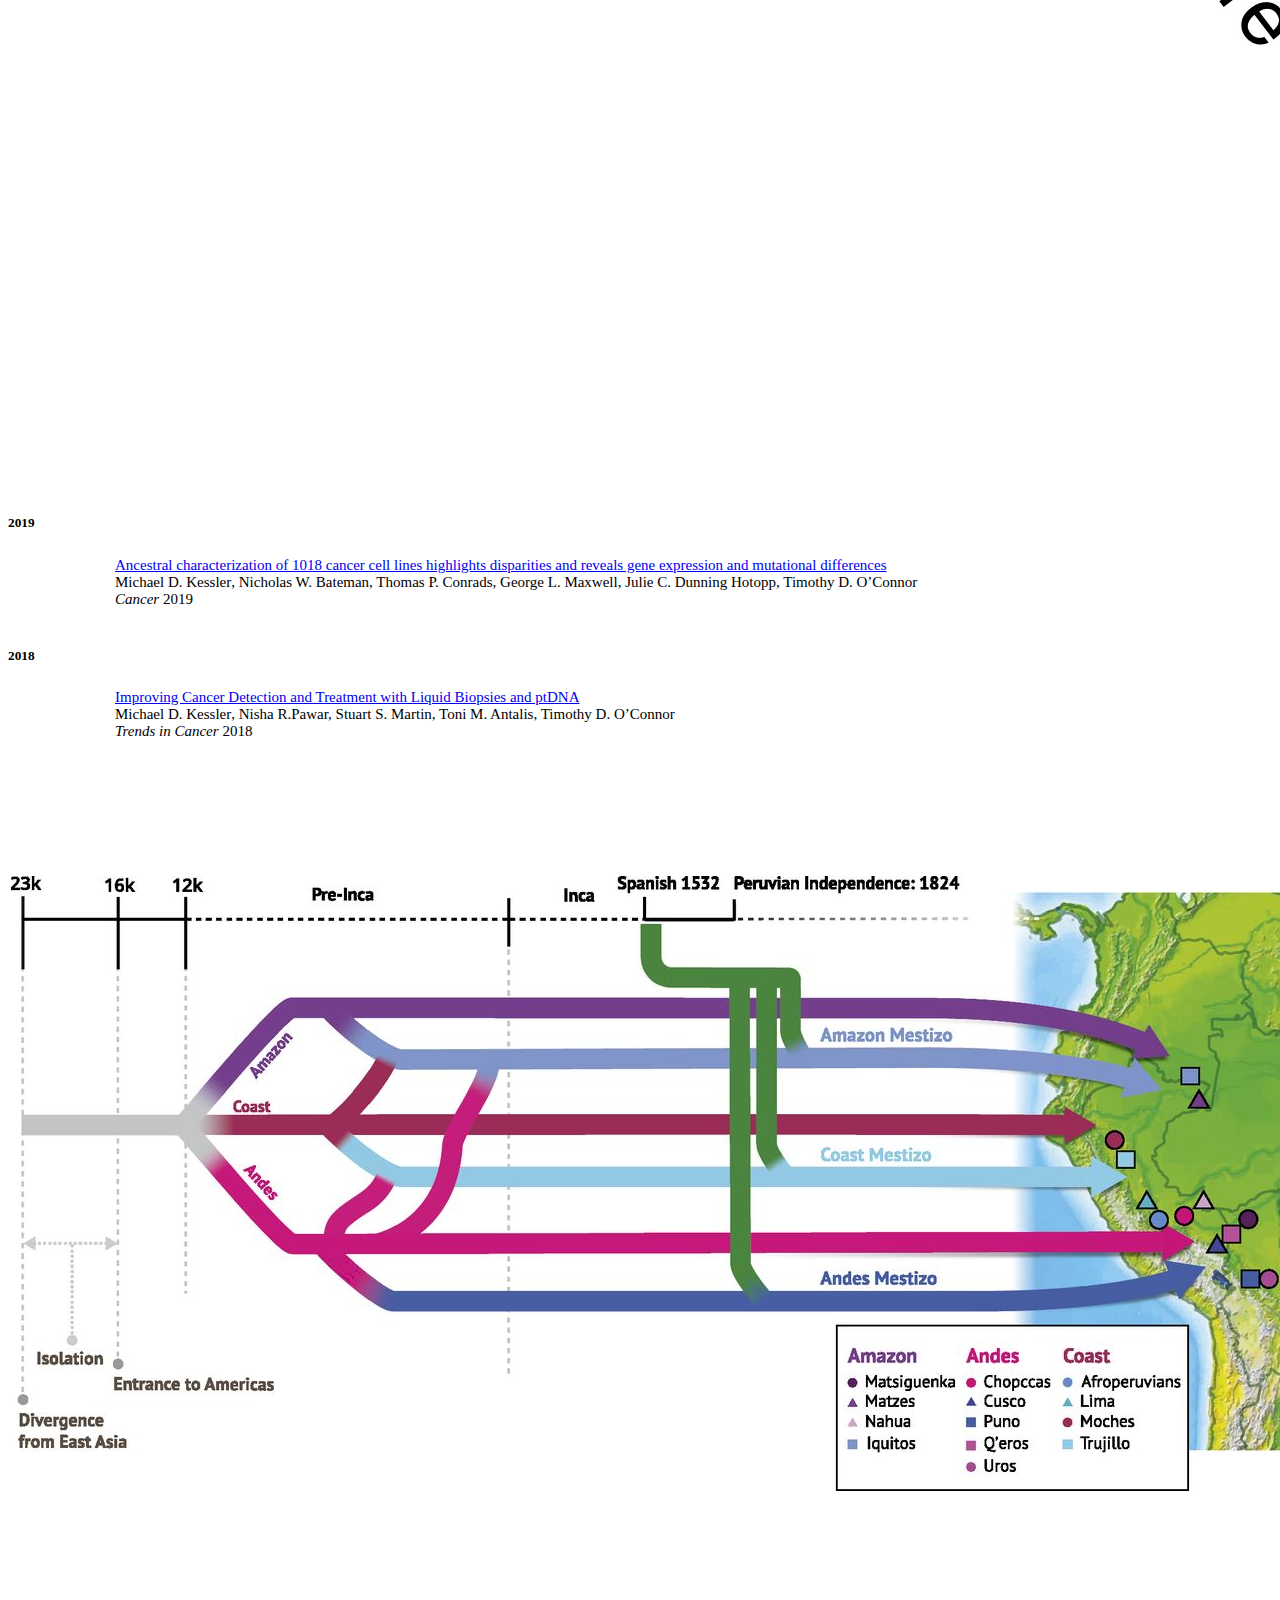
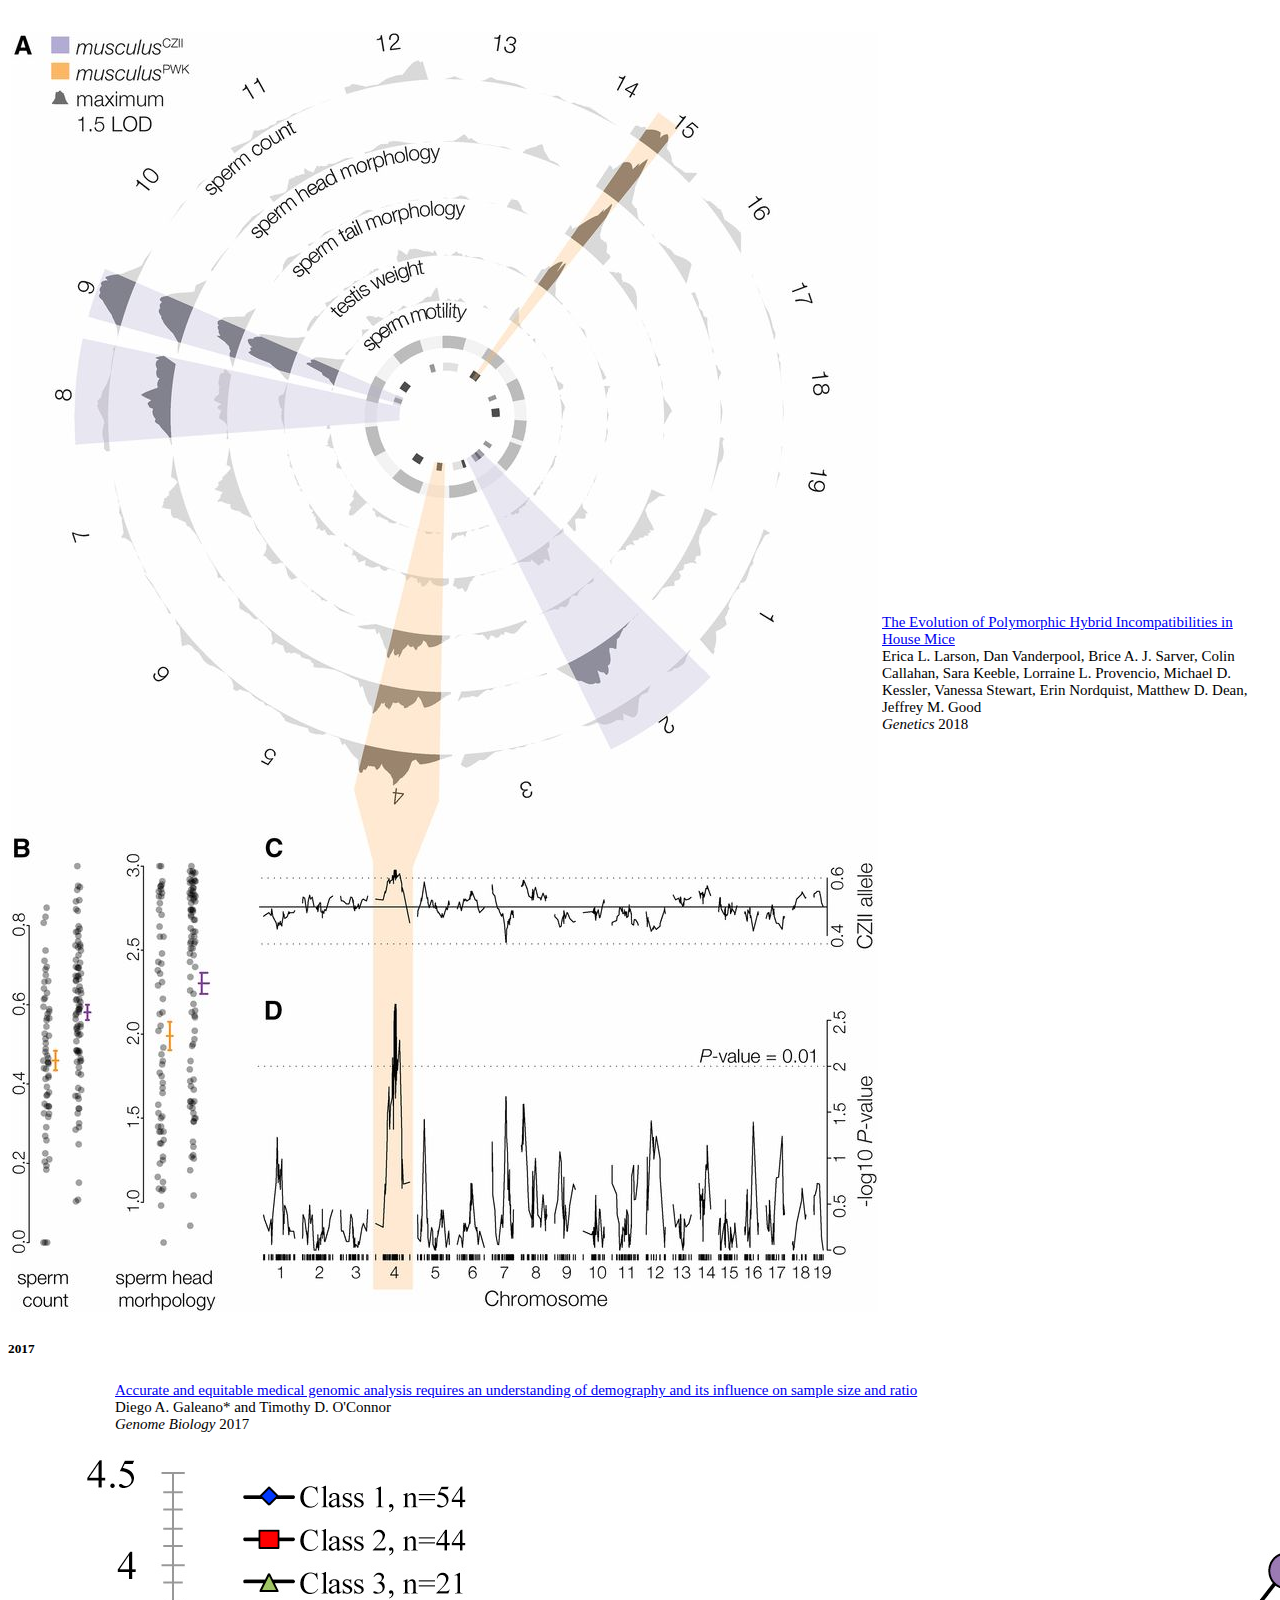
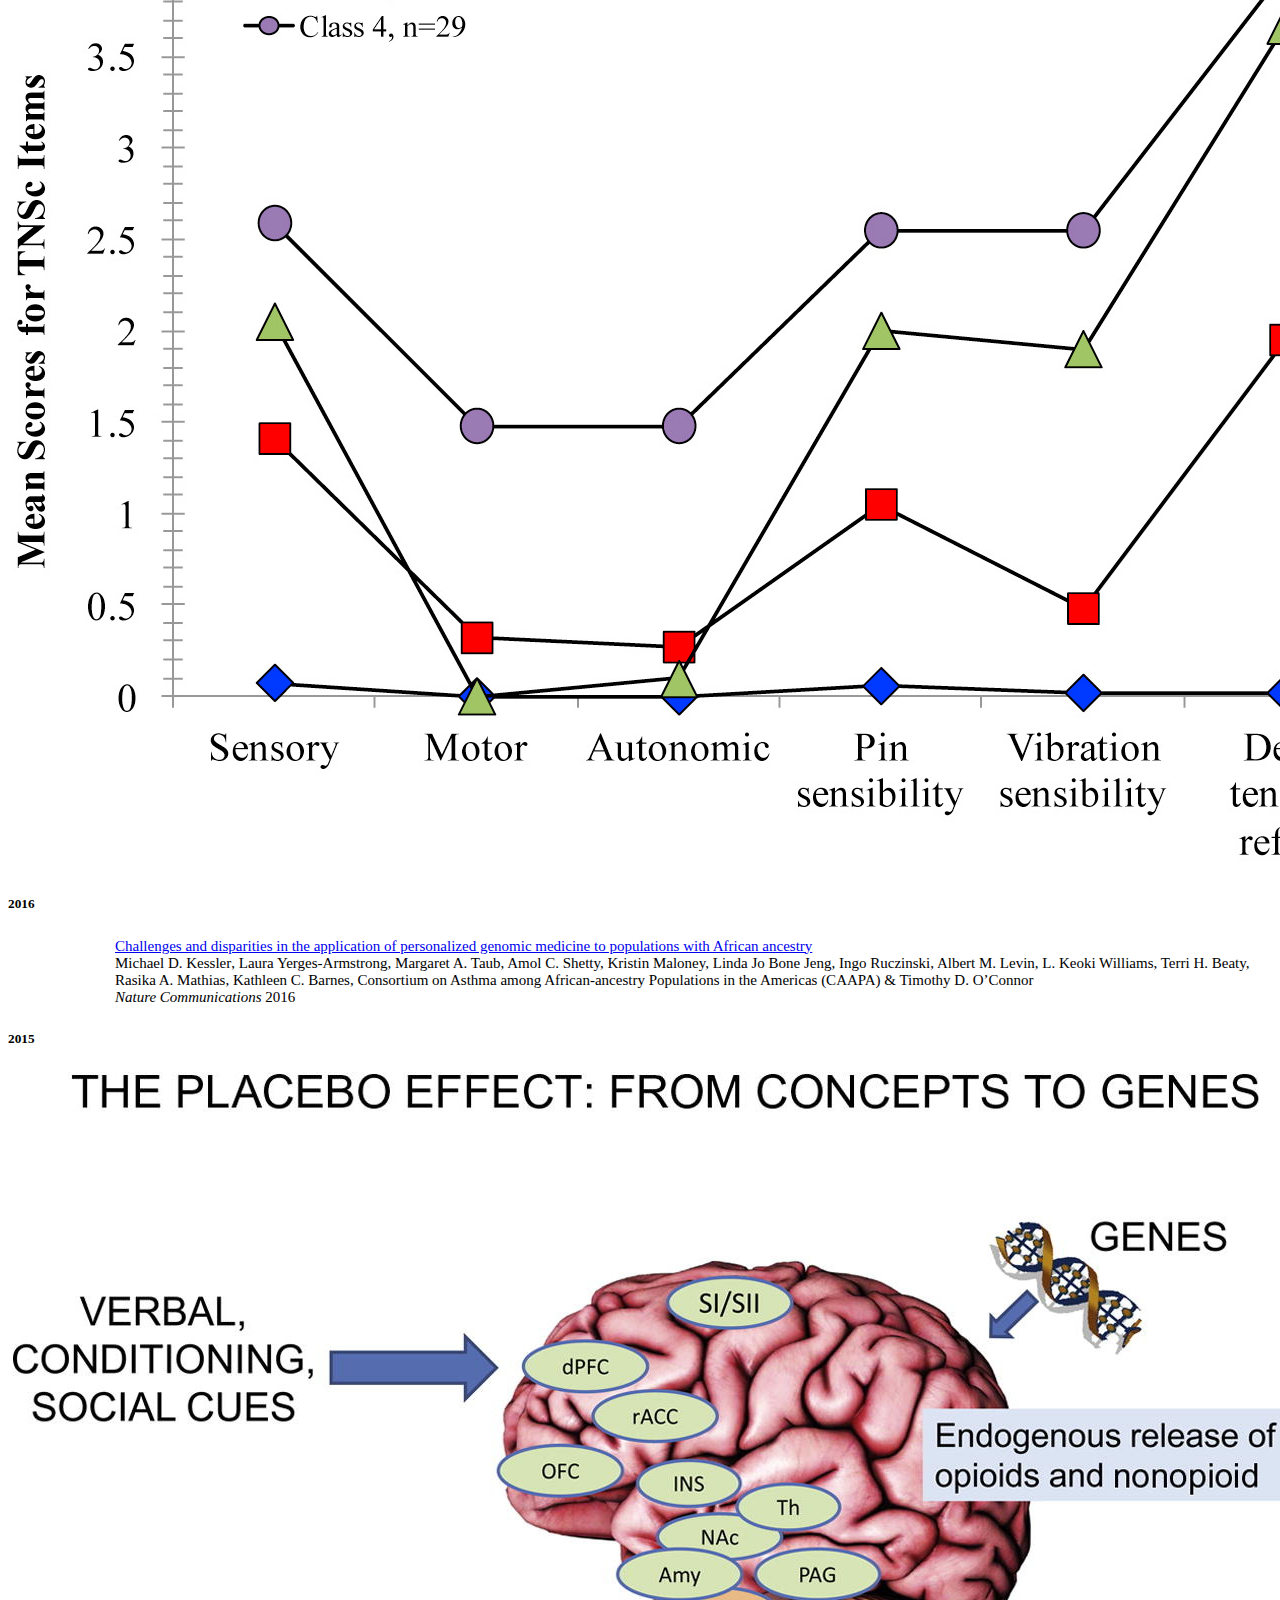
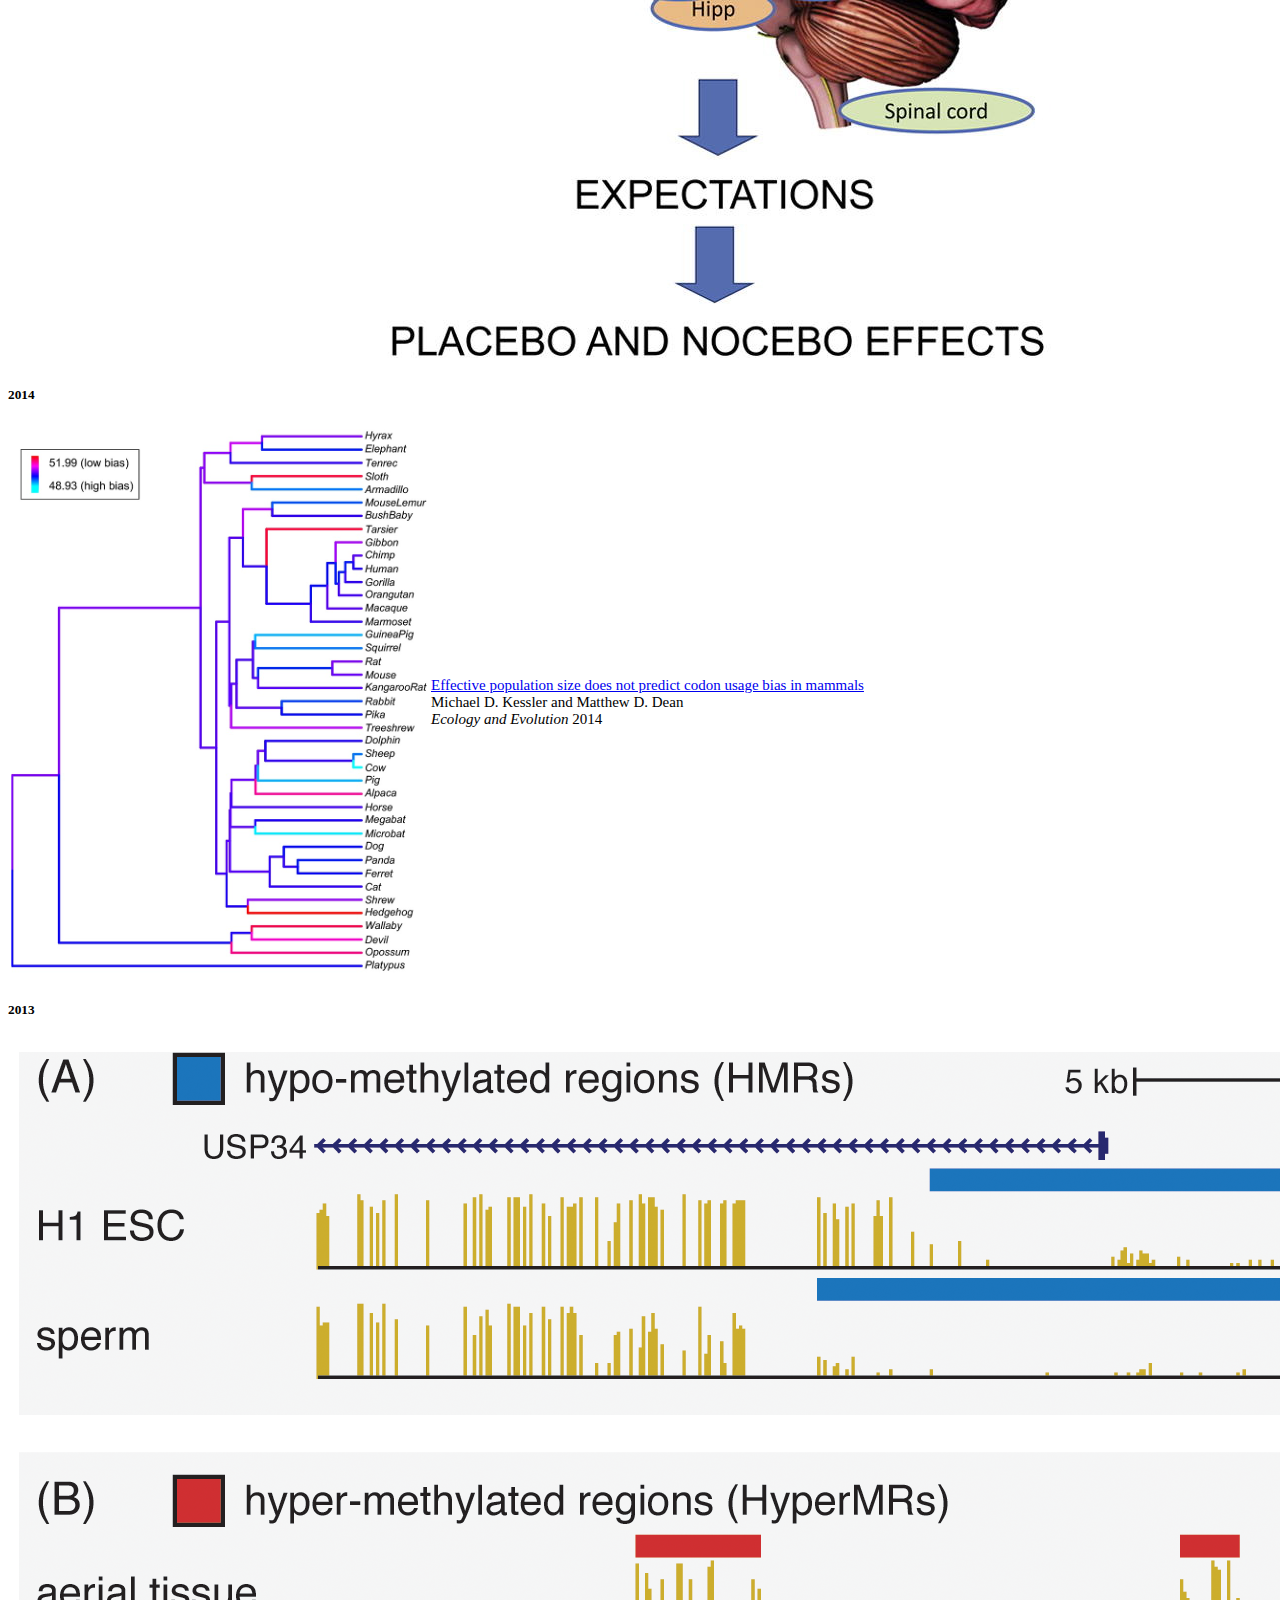
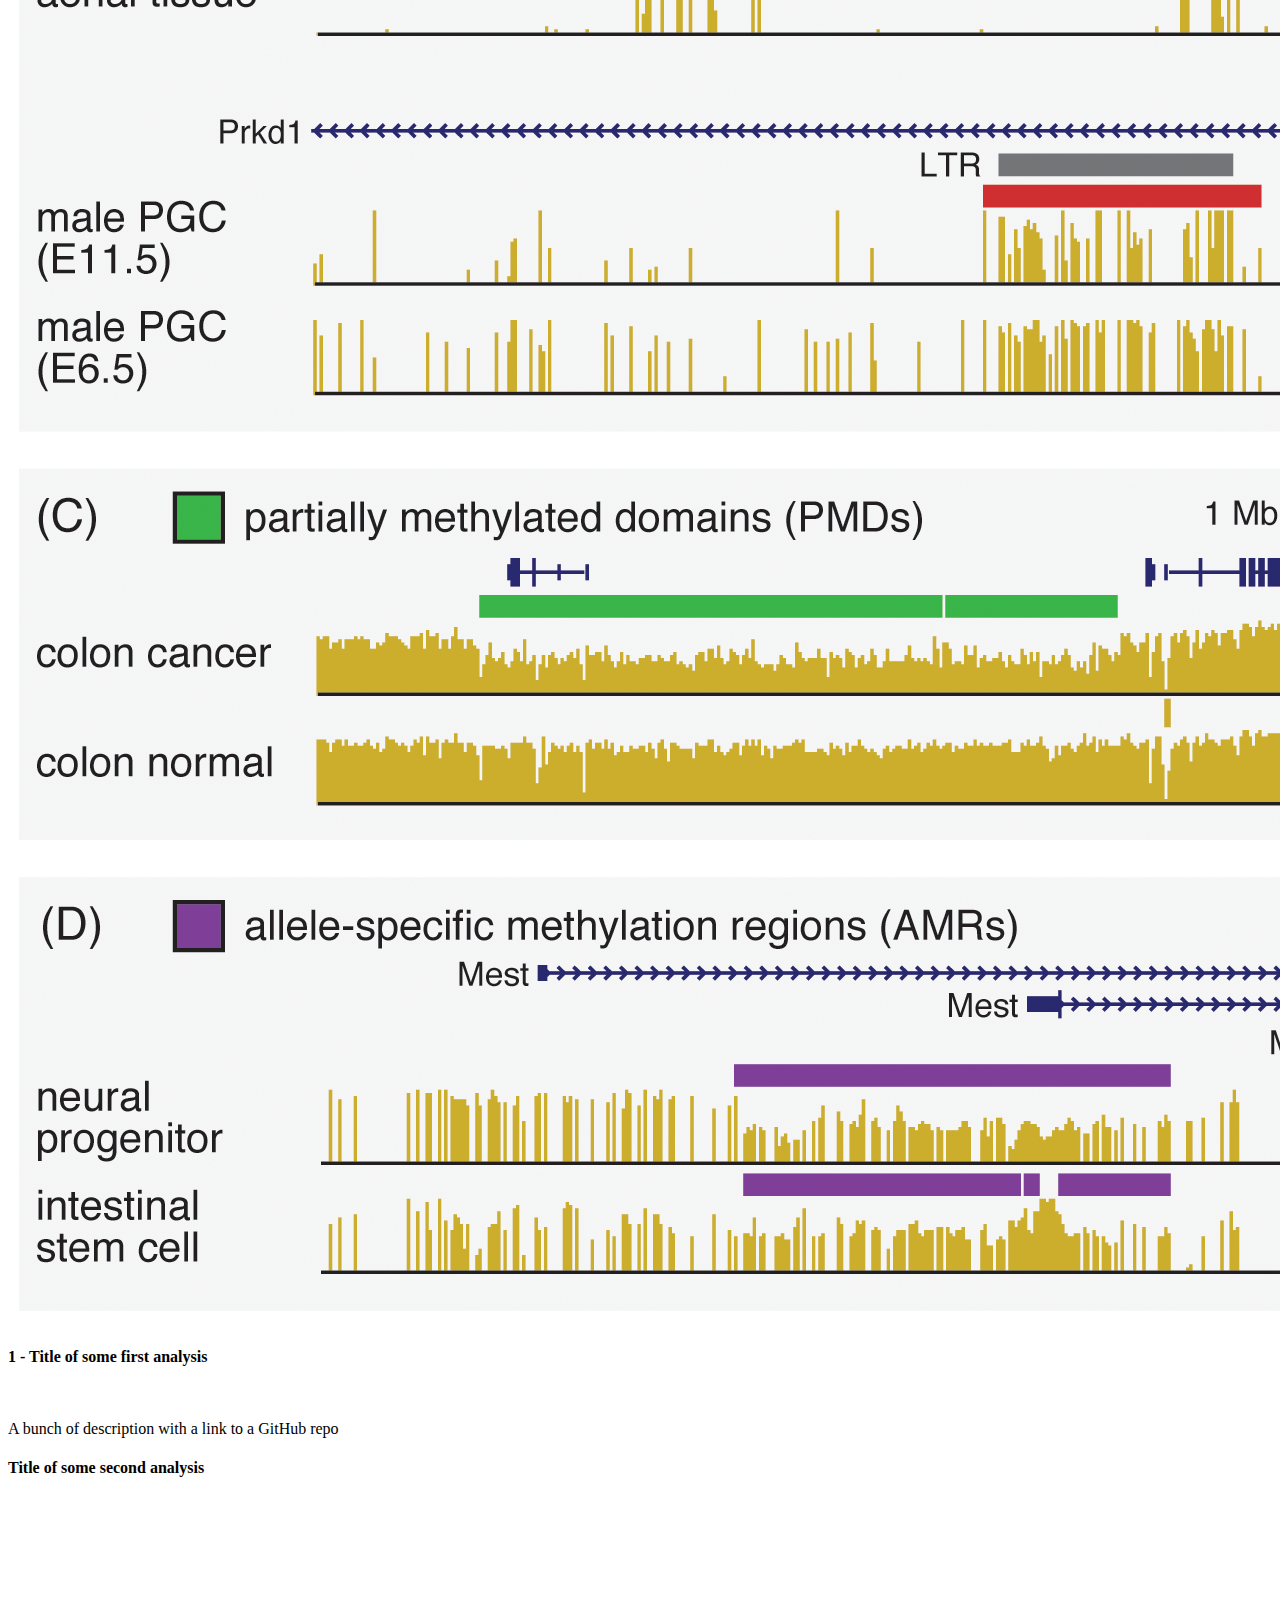
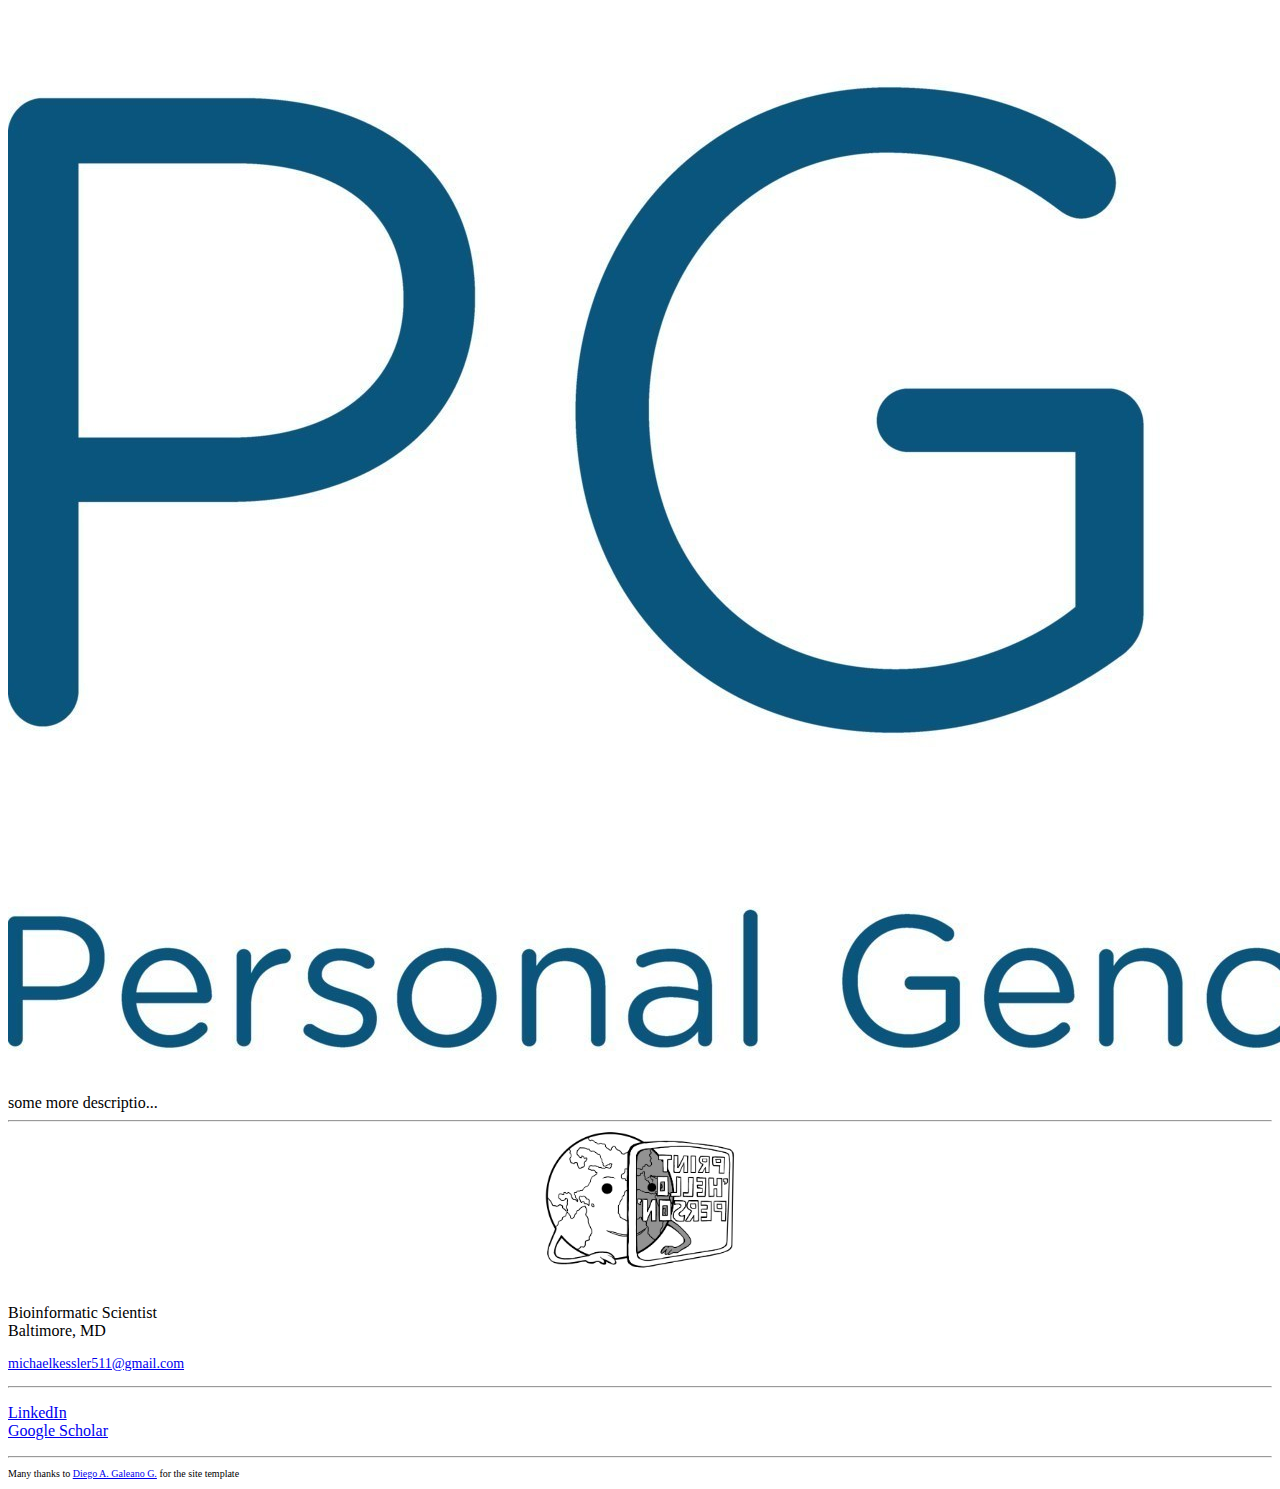
==== commit bc6da944: "add projects tab and clean code" ====
--- a/index.html
+++ b/index.html
@@ -1,5 +1,7 @@
 <!doctype html>
+
 <html class="no-js" lang="en" dir="ltr">
+
 <head>
 	<meta charset="utf-8">
 	<meta http-equiv="x-ua-compatible" content="ie=edge">
@@ -10,6 +12,7 @@
 	<link rel="stylesheet" href="css/app.css">
  
 </head>
+
 <body>
 	<div class="row">
 		<div class="large-9 columns">
@@ -25,13 +28,13 @@
 				</div>
 				<div class="large-8 columns" >
 					<p style="font-size:16px; font-weight:200; line-height: 24px; margin-top: 0px; font-family:Helvetica">
-						I am a bioinformatic scientist with wide ranging experience in oncology, genetics and genomic. 
+						I am a bioinformatic scientist with wide ranging experience in oncology, genetics and genomics. 
 						<!-- Currently, I am working on cancer genomic research projects as a postdoctoral fellow in the <a href="https://www.rits.onc.jhmi.edu/dbb/">Oncology Division of Biostatistics and Bioinformatics</a> at The <a href="https://www.hopkinsmedicine.org">Johns Hopkins University School of Medicine</a>!-->
 						<!-- I am currently Postdoctoral Researcher in Oncological Data Science at <a href="https://www.jhu.edu">Johns Hopkins University</a>Johns Hopkins University in Baltimore, Maryland, USA, working with Professor <a href="https://cmm.jhmi.edu/index.php/cmm-faculty/elana-j-fertig-phd/">Elana Fertig</a>. -->
 
 						<br/>
 						<br/>
-						My research interests lie at the intersection of human genetics, cancer genomics, and translational bioinformatics, and I work to leverage data science tools and techniques to inform increasingly personalized and precise medical care. 
+						My research interests lie at the intersection of human genetics, cancer genomics, and translational bioinformatics, and I strive to leverage data science tools and techniques to inform increasingly personalized and precise medical care. 
 						
 						<!--
 						My name is Michael D. Kessler, and I am currently a postdoctoral fellow working on bioinformatic and cancer genomic research in the Department of Oncology at The Johns Hopkins University School of Medicine. Prior to this position, I studied cancer biology and genome science as a PhD student in Molecular Medicine at the University of Maryland School of Medicine. I am currently working on pan cancer and head and neck cancer specific biological data science projects related to transcription factors, super enhancers, alternative slplicing, and high throughput drug sensitivity screens. I previously worked on projects related to population genetics and molecular evolution, and my thesis work focused on the application of clinical genomics to human populations with differing ancestral backgrounds. I am interested in using data driven analysis to find answers to biomedical questions of translational, financial, and industrial interest.
@@ -53,8 +56,8 @@
 						<div class="large-12 columns">
 							<ul class="tabs" data-tabs id="example-tabs">
 								<li class="tabs-title is-active"><a href="#panel1" aria-selected="true" style="font-size:20px; color:grey">Publications</a></li>  
-								<!--<li class="tabs-title"><a href="#panel2" style="font-size:20px; color:grey">Projects</a></li>!-->              
-								<li class="tabs-title"><a href="#panel3" style="font-size:20px; color:grey">About</a></li>  
+								<li class="tabs-title"><a href="#panel2" style="font-size:20px; color:grey">Projects</a></li>
+								<!--<li class="tabs-title"><a href="#panel3" style="font-size:20px; color:grey">About</a></li>  !-->
 								<!-- <li class="tabs-title"><a href="#panel3" style="font-size:20px; color:grey">Collaborators</a></li>  -->    
 							</ul>
 						</div>
@@ -105,7 +108,7 @@
 										<tbody><tr>
 											<td width=100px>
 												<div class="large-1 columns">
-													<img class='paperimage' alt=""  src="images/papers/DNMs.figures.PNAS.Figure2.pdf"/>
+													<img class='paperimage' alt=""  src="images/papers/Kessler_et_al.PNAS.2020.Figure2.jpg"/>
 												</div>
 											</td>
 											<td style="font-weight:370; font-family:Helvetica Neue; font-size:15px">
@@ -328,137 +331,165 @@
 											</td>
 										</tr></tbody>
 									</table>                     
-
-
-										</div>
-									</div>
+									
 								</div>
 							</div>
-							<!-- COMMENT OUT PROJECT TAB
-							<div class="tabs-content" data-tabs-content="example-tabs">
-								<div class="tabs-panel" id="panel2">
-									<div class="row">
+						</div>
+					</div>
+					<div class="tabs-content" data-tabs-content="example-tabs">
+						<div class="tabs-panel is-active" id="panel2">
+							<div class="row">
+								<div class="large-12 columns">
+
+									<h4>1 - Title of some first analysis</h4>
+									<div class="large-12 columns" style="margin-bottom: 15px">
+										<img alt=""  src="images/GoneGrepping.jpg"/>
+									</div>
+									<div class="large-12 columns">
+										A bunch of description with a link to a <a <href="https://github.com/mdkessler/kTSPR">GitHub repo</a><br/>
+									</div> 
+
+										<h4>Title of some second analysis</h4>
+									<div class="large-12 columns" style="margin-bottom: 15px; margin-top: 20px">
+										<img alt=""  src="images/PGDx.jpg"/>
+									</div>
+									<div class="large-12 columns">
+										some more descriptio...
+									</div>      
+								</div>       
+							</div>       
+						</div>       
+					</div>
+
+					<!--COMMENT OUT PREVIOUS PROJECT TAB STRUCTURE FOR POTENTIAL USE IN THE FUTURE
+					<div class="tabs-content" data-tabs-content="example-tabs">
+						<div class="tabs-panel" id="panel2">
+							<div class="row">
+								<div class="large-12 columns">
+
+									<h4>1 - Predicting the frequencies of drug side effects</h4>
+									<div class="large-12 columns" style="margin-bottom: 15px">
+										<img alt=""  src="images/projects/frequencyprediction.png"/>
+									</div>
+									<div class="large-12 columns">
+										A central issue in drug risk-benefit assessment is the identification of the frequencies of side effects in humans. Currently, these frequencies are experimentally determined in randomised controlled clinical trials. We developed a novel machine learning framework for computationally predicting the frequencies of drug side effects. Our matrix decomposition algorithm learns latent signatures of drugs and side effects that are both reproducible and biologically interpretable. We show the usefulness of our approach on 759 structurally and therapeutically diverse drugs and 994 side effects from all human physiological systems. Our approach can be applied to any drug or compound for which a few side effect frequencies have been identified, in order to predict the frequencies of further, yet unidentified, side effects. We also found that our model is informative of the biology underlying drug activity: individual components of the drug signatures are related to the distinct anatomical categories of the drugs and to the specific drug routes of administration.
+
+									</div> 
+
+										<h4>2 - Extending the druggable genome</h4>
+									<div class="large-12 columns" style="margin-bottom: 15px; margin-top: 20px">
+										<img alt=""  src="images/projects/drugtarget.png"/>
+									</div>
+									<div class="large-12 columns">
+										The identification of unknown targets of drugs is critical for the development of novel medicines and for the repositioning of old drugs. Yet, the molecular characterisation of molecules remains a daunting task. Recent estimates indicates that the number of targets known for approved drugs is only 4.5 (DrugBank 5.1). The goal of this project is to develop a machine learning model that not only allow to predict novel drug targets but also, it can help us to extend the known druggable genome.
+
 										<div class="large-12 columns">
-
-											<h4>1 - Predicting the frequencies of drug side effects</h4>
-											<div class="large-12 columns" style="margin-bottom: 15px">
-												<img alt=""  src="images/projects/frequencyprediction.png"/>
-											</div>
-											<div class="large-12 columns">
-												A central issue in drug risk-benefit assessment is the identification of the frequencies of side effects in humans. Currently, these frequencies are experimentally determined in randomised controlled clinical trials. We developed a novel machine learning framework for computationally predicting the frequencies of drug side effects. Our matrix decomposition algorithm learns latent signatures of drugs and side effects that are both reproducible and biologically interpretable. We show the usefulness of our approach on 759 structurally and therapeutically diverse drugs and 994 side effects from all human physiological systems. Our approach can be applied to any drug or compound for which a few side effect frequencies have been identified, in order to predict the frequencies of further, yet unidentified, side effects. We also found that our model is informative of the biology underlying drug activity: individual components of the drug signatures are related to the distinct anatomical categories of the drugs and to the specific drug routes of administration.
-	   
-											</div> 
-
-												<h4>2 - Extending the druggable genome</h4>
-											<div class="large-12 columns" style="margin-bottom: 15px; margin-top: 20px">
-												<img alt=""  src="images/projects/drugtarget.png"/>
-											</div>
-											<div class="large-12 columns">
-												The identification of unknown targets of drugs is critical for the development of novel medicines and for the repositioning of old drugs. Yet, the molecular characterisation of molecules remains a daunting task. Recent estimates indicates that the number of targets known for approved drugs is only 4.5 (DrugBank 5.1). The goal of this project is to develop a machine learning model that not only allow to predict novel drug targets but also, it can help us to extend the known druggable genome.
-
-												<div class="large-12 columns">
-													<font color="#2166ac">
-														<a class='papertitle' href="" style="margin-bottom: 15px; margin-top: 15px"><b>References</b></a><br/>
-														<div class="csl-bib-body" style="line-height: 2; ">
-														  <div class="csl-entry" style="clear: left; ">
-														    <div class="csl-left-margin" style="float: left; padding-right: 0.5em;text-align: right; width: 1em;">1.</div><div class="csl-right-inline" style="margin: 0 .4em 0 1.5em;">Hopkins, A. L. &amp; Groom, C. R. The druggable genome. <i>Nature Reviews Drug Discovery</i> <b>1</b>, 727–730 (2002).</div>
-														  </div> 
-														</div>
-
-													     <div class="csl-bib-body" style="line-height: 2; ">
-															  <div class="csl-entry" style="clear: left; ">
-															    <div class="csl-left-margin" style="float: left; padding-right: 0.5em;text-align: right; width: 1em;">1.</div><div class="csl-right-inline" style="margin: 0 .4em 0 1.5em;">Finan, C. <i>et al.</i> The druggable genome and support for target identification and validation in drug development. <i>Science Translational Medicine</i> <b>9</b>, (2017).</div>
-															  </div>  
-														</div>
-													     <div class="csl-bib-body" style="line-height: 2; ">
-														  <div class="csl-entry" style="clear: left; ">
-														    <div class="csl-left-margin" style="float: left; padding-right: 0.5em;text-align: right; width: 1em;">1.</div><div class="csl-right-inline" style="margin: 0 .4em 0 1.5em;">Russ, A. P. &amp; Lampel, S. The druggable genome: an update. <i>Drug Discovery Today</i> <b>10</b>, 1607–1610 (2005).</div>
-														  </div>  
-														</div>
-													    <div class="csl-bib-body" style="line-height: 2; ">
-														  <div class="csl-entry" style="clear: left; ">
-														    <div class="csl-left-margin" style="float: left; padding-right: 0.5em;text-align: right; width: 1em;">1.</div><div class="csl-right-inline" style="margin: 0 .4em 0 1.5em;">Rask-Andersen, M., Masuram, S. &amp; Schiöth, H. B. The Druggable Genome: Evaluation of Drug Targets in Clinical Trials Suggests Major Shifts in Molecular Class and Indication. <i>Annu. Rev. Pharmacol. Toxicol.</i> <b>54</b>, 9–26 (2014).</div>
-														  </div> 
-														</div>
-
-												   </font>
-	   											</div>  
-											</div>       
-										</div>       
+											<font color="#2166ac">
+												<a class='papertitle' href="" style="margin-bottom: 15px; margin-top: 15px"><b>References</b></a><br/>
+												<div class="csl-bib-body" style="line-height: 2; ">
+													<div class="csl-entry" style="clear: left; ">
+													<div class="csl-left-margin" style="float: left; padding-right: 0.5em;text-align: right; width: 1em;">1.</div><div class="csl-right-inline" style="margin: 0 .4em 0 1.5em;">Hopkins, A. L. &amp; Groom, C. R. The druggable genome. <i>Nature Reviews Drug Discovery</i> <b>1</b>, 727–730 (2002).</div>
+													</div> 
+												</div>
+
+													<div class="csl-bib-body" style="line-height: 2; ">
+														<div class="csl-entry" style="clear: left; ">
+														<div class="csl-left-margin" style="float: left; padding-right: 0.5em;text-align: right; width: 1em;">1.</div><div class="csl-right-inline" style="margin: 0 .4em 0 1.5em;">Finan, C. <i>et al.</i> The druggable genome and support for target identification and validation in drug development. <i>Science Translational Medicine</i> <b>9</b>, (2017).</div>
+														</div>  
+												</div>
+													<div class="csl-bib-body" style="line-height: 2; ">
+													<div class="csl-entry" style="clear: left; ">
+													<div class="csl-left-margin" style="float: left; padding-right: 0.5em;text-align: right; width: 1em;">1.</div><div class="csl-right-inline" style="margin: 0 .4em 0 1.5em;">Russ, A. P. &amp; Lampel, S. The druggable genome: an update. <i>Drug Discovery Today</i> <b>10</b>, 1607–1610 (2005).</div>
+													</div>  
+												</div>
+												<div class="csl-bib-body" style="line-height: 2; ">
+													<div class="csl-entry" style="clear: left; ">
+													<div class="csl-left-margin" style="float: left; padding-right: 0.5em;text-align: right; width: 1em;">1.</div><div class="csl-right-inline" style="margin: 0 .4em 0 1.5em;">Rask-Andersen, M., Masuram, S. &amp; Schiöth, H. B. The Druggable Genome: Evaluation of Drug Targets in Clinical Trials Suggests Major Shifts in Molecular Class and Indication. <i>Annu. Rev. Pharmacol. Toxicol.</i> <b>54</b>, 9–26 (2014).</div>
+													</div> 
+												</div>
+
+											</font>
+										</div>  
 									</div>       
 								</div>       
 							</div>       
-!-->      
-<div class="tabs-content" data-tabs-content="example-tabs">
-	<div class="tabs-panel" id="panel3">
-		<div class="row">
-			<div class="large-12 columns">
-				<p>
-					ADD BIO
-				</p>
-				</div>       
-			</div>       
-		</div>       
-	</div>       
-
+						</div>       
+					</div>      
+					!-->
+
+					<!-- COMMENT OUT ABOUT TAB
+					<div class="tabs-content" data-tabs-content="example-tabs">
+						<div class="tabs-panel" id="panel3">
+							<div class="row">
+								<div class="large-12 columns">
+									<p>
+										ADD BIO
+									</p>
+								</div>       
+							</div>       
+						</div>       
+					</div>     
+					!-->
+						
+				</div>
+			</div>
 	
-
-</div>       
-</div>
-<!-- Panel on the top right !-->
-<div class="large-3 columns">
-	<div class="panel">
-		
-		<!--
-		Job title, email
-		!-->
-		<hr/>
-		<!-- <a href="https://www.personalgenome.com"><img style="height: 80px; display: block; margin-left: auto; margin-right: auto" alt="PGDx" src="images/PGDx.jpg"></a> !-->
-		<img style="height: 140px; display: block; margin-left: auto; margin-right: auto" alt="HelloPerson" src="images/HelloPersonV1.Cropped.jpg"></a>
-		<br/>
-		<p>
-			Bioinformatic Scientist<br/>
-			Baltimore, MD<br/>
-			<!-- Office: NA<br/> !-->
-			
-		</p>
-		<p style="font-size:14px">
-			<a href = "mailto: michaelkessler511@gmail.com">michaelkessler511@gmail.com</a>
-		</p>
-		
-		<!--
-		Professional documents and profile links - LinkedIn, Resume, Google Scholar, etc
-		!-->
-		<hr/>          
-		<p>       
-			<a href="https://www.linkedin.com/in/michaelkessler511/">LinkedIn</a></br>
-			<!--<a href="ADD">Resume</a></br>!-->
-			<a href="https://scholar.google.com/citations?user=c7wNLkcAAAAJ&hl=en">Google Scholar</a>
-			<br/>
-		</p>
-		<hr/>
-
-		<!-- <script type="text/javascript" src="//rf.revolvermaps.com/0/0/7.js?i=5bocjms8uin&amp;m=0c&amp;c=c7eae5&amp;cr1=8c510a&amp;sx=0&amp;cw=bdd7e7&amp;cb=01665e" async="async"></script> !-->
+			<!-- Panel on the top right !-->
+			<div class="large-3 columns">
+				<div class="panel">
+					
+					<!--
+					Job title, email
+					!-->
+					<hr/>
+					<!-- <a href="https://www.personalgenome.com"><img style="height: 80px; display: block; margin-left: auto; margin-right: auto" alt="PGDx" src="images/PGDx.jpg"></a> !-->
+					<img style="height: 140px; display: block; margin-left: auto; margin-right: auto" alt="HelloPerson" src="images/HelloPersonV1.Cropped.jpg"></a>
+					<br/>
+					<p>
+						Bioinformatic Scientist<br/>
+						Baltimore, MD<br/>
+						<!-- Office: NA<br/> !-->
+						
+					</p>
+
+					<p style="font-size:14px">
+						<a href = "mailto: michaelkessler511@gmail.com">michaelkessler511@gmail.com</a>
+					</p>
+					
+					<!--
+					Professional documents and profile links - LinkedIn, Resume, Google Scholar, etc
+					!-->
+					<hr/>          
+					<p>       
+						<a href="https://www.linkedin.com/in/michaelkessler511/">LinkedIn</a></br>
+						<!--<a href="ADD">Resume</a></br>!-->
+						<a href="https://scholar.google.com/citations?user=c7wNLkcAAAAJ&hl=en">Google Scholar</a>
+						<br/>
+					</p>
+					<hr/>
+
+					<!-- <script type="text/javascript" src="//rf.revolvermaps.com/0/0/7.js?i=5bocjms8uin&amp;m=0c&amp;c=c7eae5&amp;cr1=8c510a&amp;sx=0&amp;cw=bdd7e7&amp;cb=01665e" async="async"></script> !-->
+				</div>
+
+				<!--
+				Don't want to include twitter currently
+				<div>
+					<blockquote class="twitter-tweet"><p lang="en" dir="ltr">Our paper is finally out! It has been a long journey! Thanks to my supervisor <a href="https://twitter.com/A_Paccanaro?ref_src=twsrc%5Etfw">@A_Paccanaro</a> and co-authors <a href="https://twitter.com/shantaolee?ref_src=twsrc%5Etfw">@shantaolee</a> <a href="https://twitter.com/MarkGerstein?ref_src=twsrc%5Etfw">@MarkGerstein</a>! Please share our work <a href="https://twitter.com/hashtag/drugsideeffects?src=hash&amp;ref_src=twsrc%5Etfw">#drugsideeffects</a> <a href="https://twitter.com/hashtag/drugsafety?src=hash&amp;ref_src=twsrc%5Etfw">#drugsafety</a> <a href="https://twitter.com/hashtag/machinelearning?src=hash&amp;ref_src=twsrc%5Etfw">#machinelearning</a> <a href="https://twitter.com/hashtag/AI?src=hash&amp;ref_src=twsrc%5Etfw">#AI</a> <a href="https://twitter.com/NatureComms?ref_src=twsrc%5Etfw">@NatureComms</a> <a href="https://t.co/mftdHUXokF">https://t.co/mftdHUXokF</a></p>&mdash; diego galeano (@diegogaleano05) <a href="https://twitter.com/diegogaleano05/status/1304450950124445696?ref_src=twsrc%5Etfw">September 11, 2020</a></blockquote> <script async src="https://platform.twitter.com/widgets.js" charset="utf-8"></script>
+
+				</div>
+				!-->
+			</div>
+		</div>
 	</div>
-
-	<!--
-	Don't want to include twitter currently
-	<div>
-		<blockquote class="twitter-tweet"><p lang="en" dir="ltr">Our paper is finally out! It has been a long journey! Thanks to my supervisor <a href="https://twitter.com/A_Paccanaro?ref_src=twsrc%5Etfw">@A_Paccanaro</a> and co-authors <a href="https://twitter.com/shantaolee?ref_src=twsrc%5Etfw">@shantaolee</a> <a href="https://twitter.com/MarkGerstein?ref_src=twsrc%5Etfw">@MarkGerstein</a>! Please share our work <a href="https://twitter.com/hashtag/drugsideeffects?src=hash&amp;ref_src=twsrc%5Etfw">#drugsideeffects</a> <a href="https://twitter.com/hashtag/drugsafety?src=hash&amp;ref_src=twsrc%5Etfw">#drugsafety</a> <a href="https://twitter.com/hashtag/machinelearning?src=hash&amp;ref_src=twsrc%5Etfw">#machinelearning</a> <a href="https://twitter.com/hashtag/AI?src=hash&amp;ref_src=twsrc%5Etfw">#AI</a> <a href="https://twitter.com/NatureComms?ref_src=twsrc%5Etfw">@NatureComms</a> <a href="https://t.co/mftdHUXokF">https://t.co/mftdHUXokF</a></p>&mdash; diego galeano (@diegogaleano05) <a href="https://twitter.com/diegogaleano05/status/1304450950124445696?ref_src=twsrc%5Etfw">September 11, 2020</a></blockquote> <script async src="https://platform.twitter.com/widgets.js" charset="utf-8"></script>
-
-	</div>
-	!-->
-</div> 
-</div> 
-</div>
-
-
-
+	
 <div class="row">
 	<p style="font-size:10px"> Many thanks to <a href="https://diegogalpy.github.io">Diego A. Galeano G.</a> for the site template</p>
 	<script src="js/vendor/jquery.js"></script>
 	<script src="js/vendor/what-input.js"></script>
 	<script src="js/vendor/foundation.min.js"></script>
 	<script src="js/app.js"></script>
+</div>
+
 </body>
+
 </html>
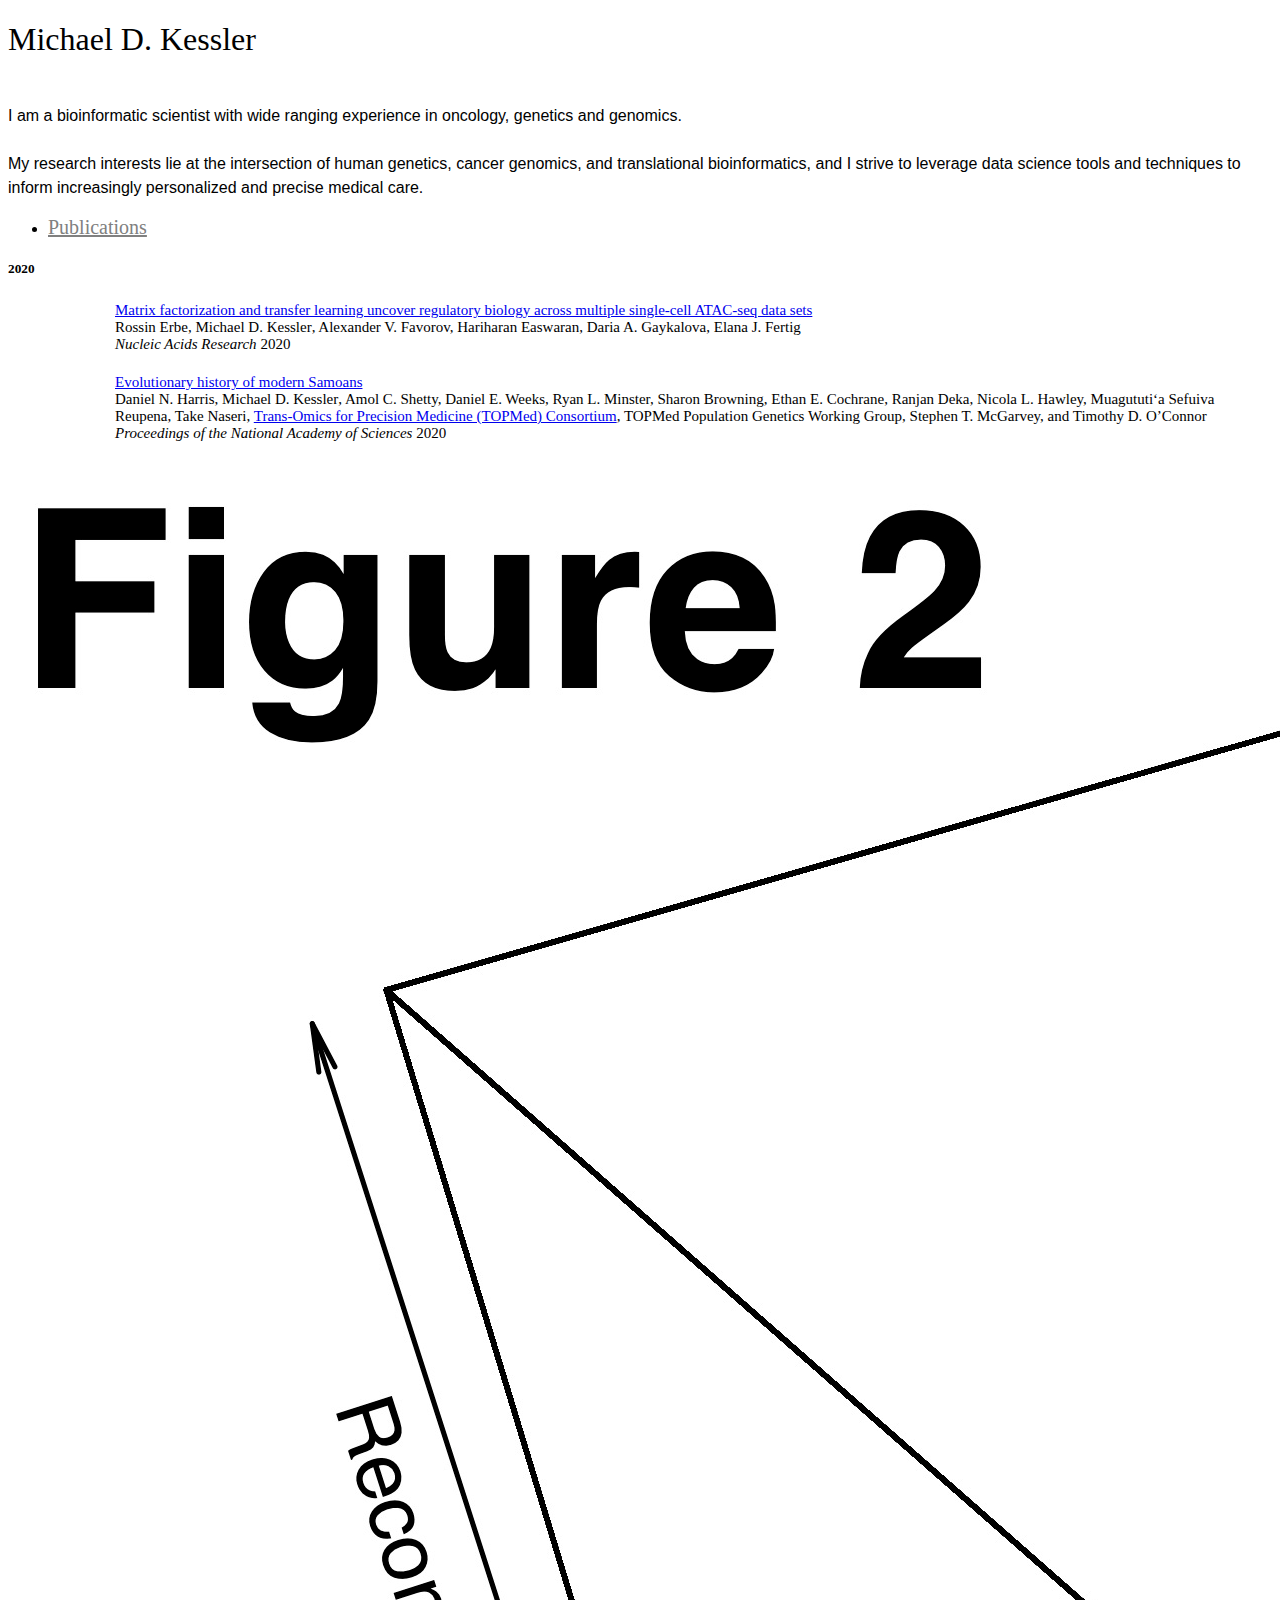
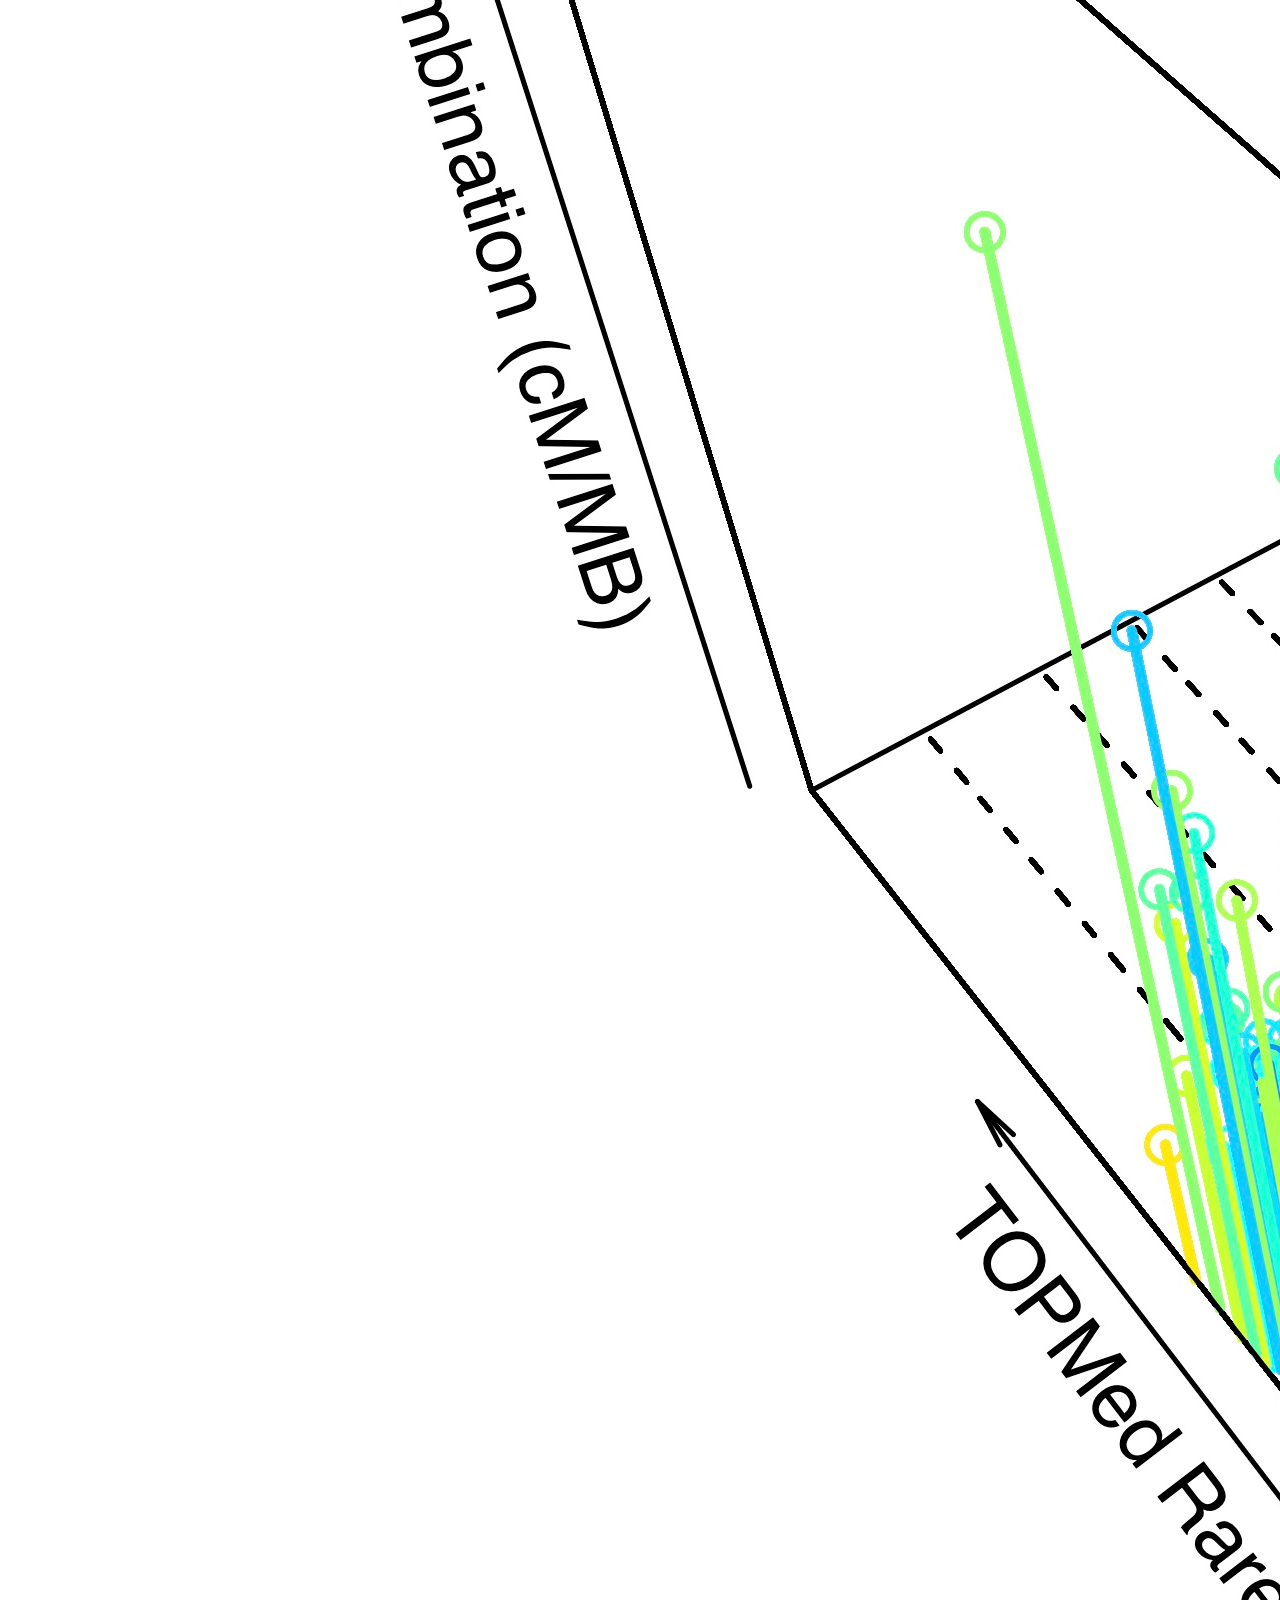
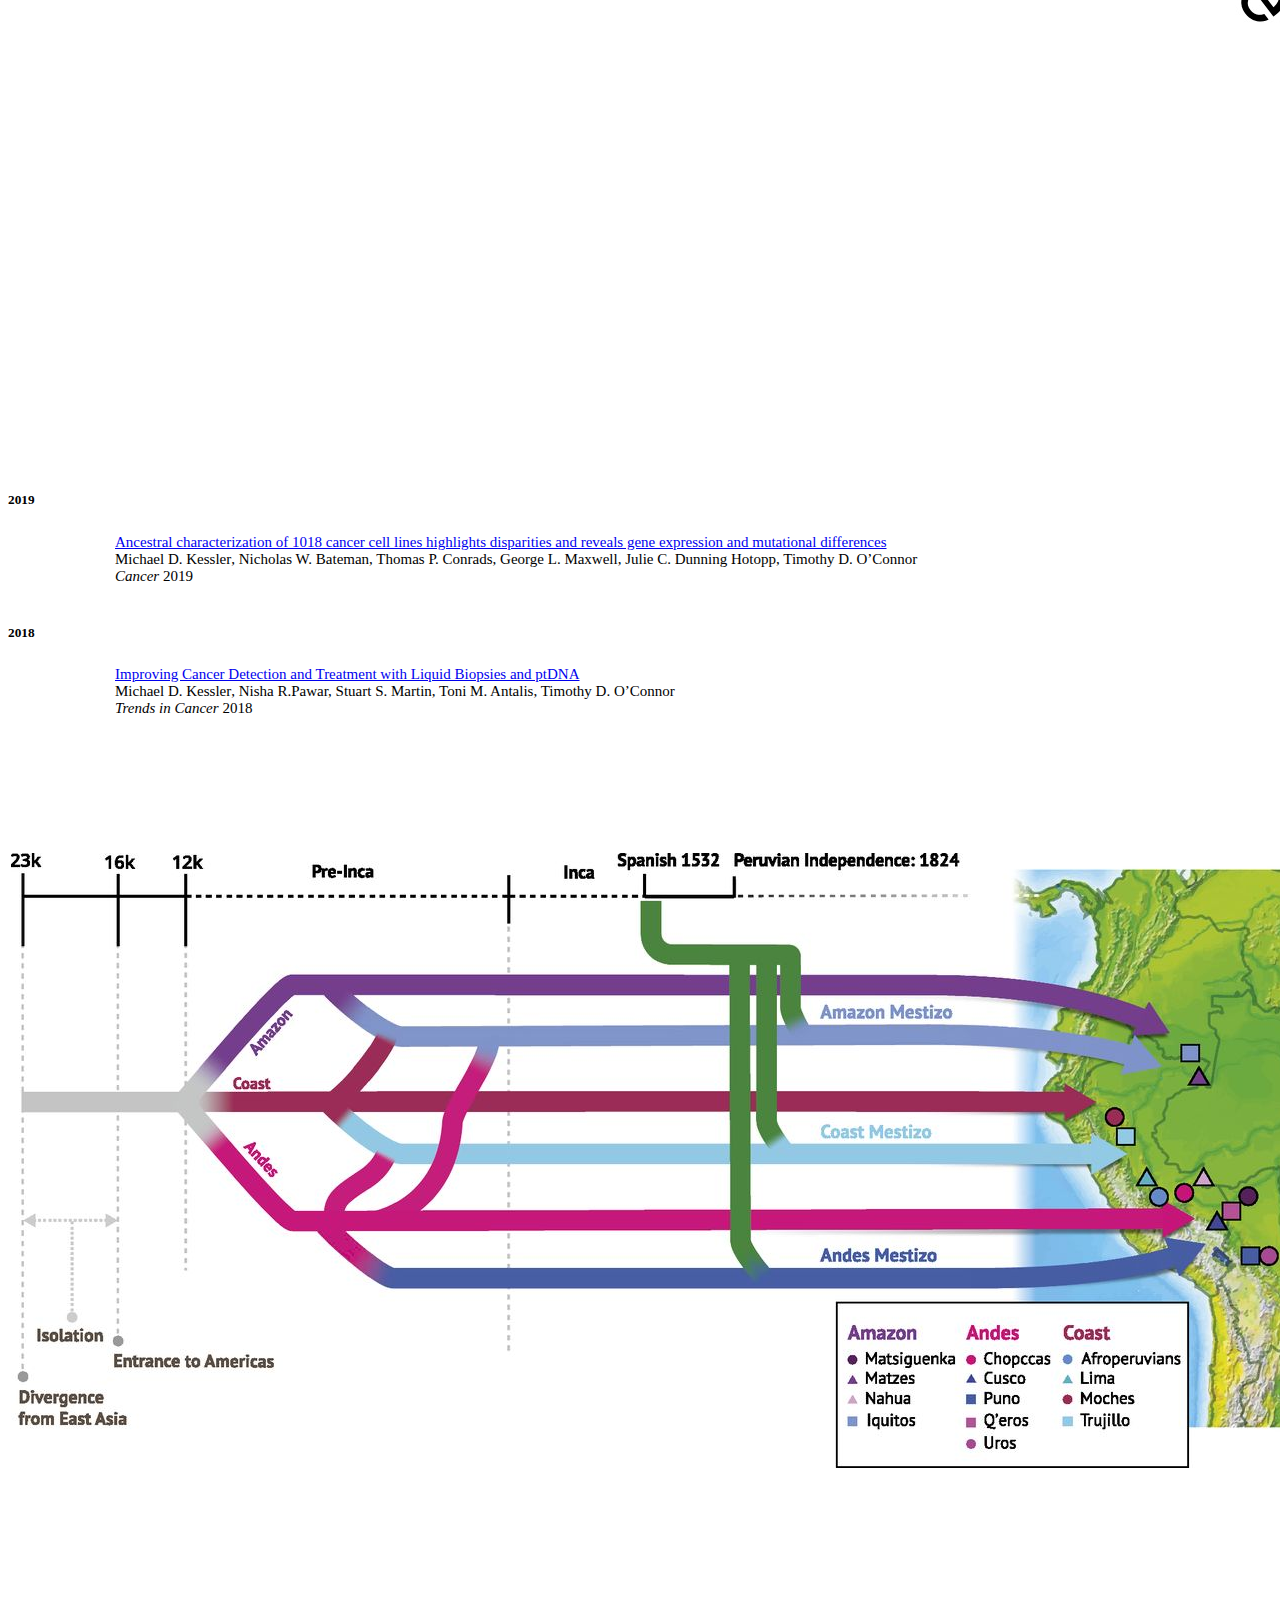
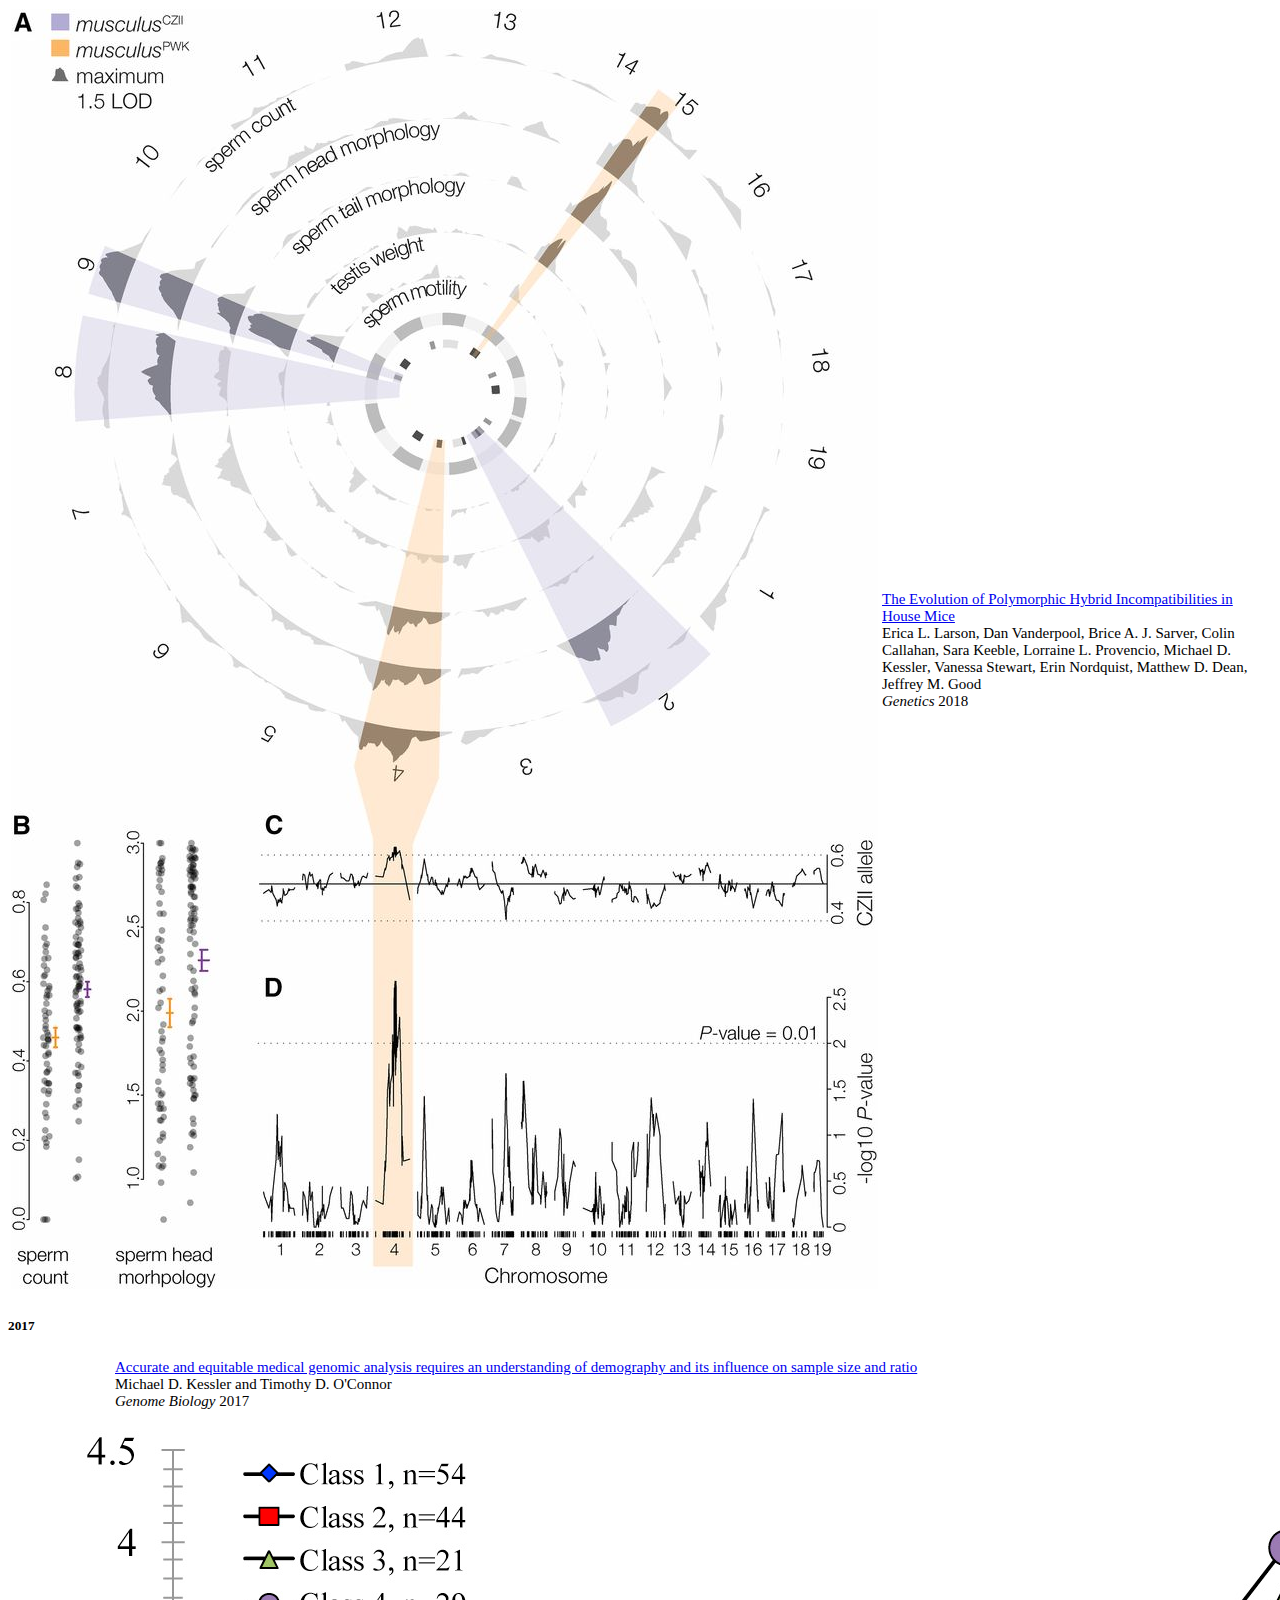
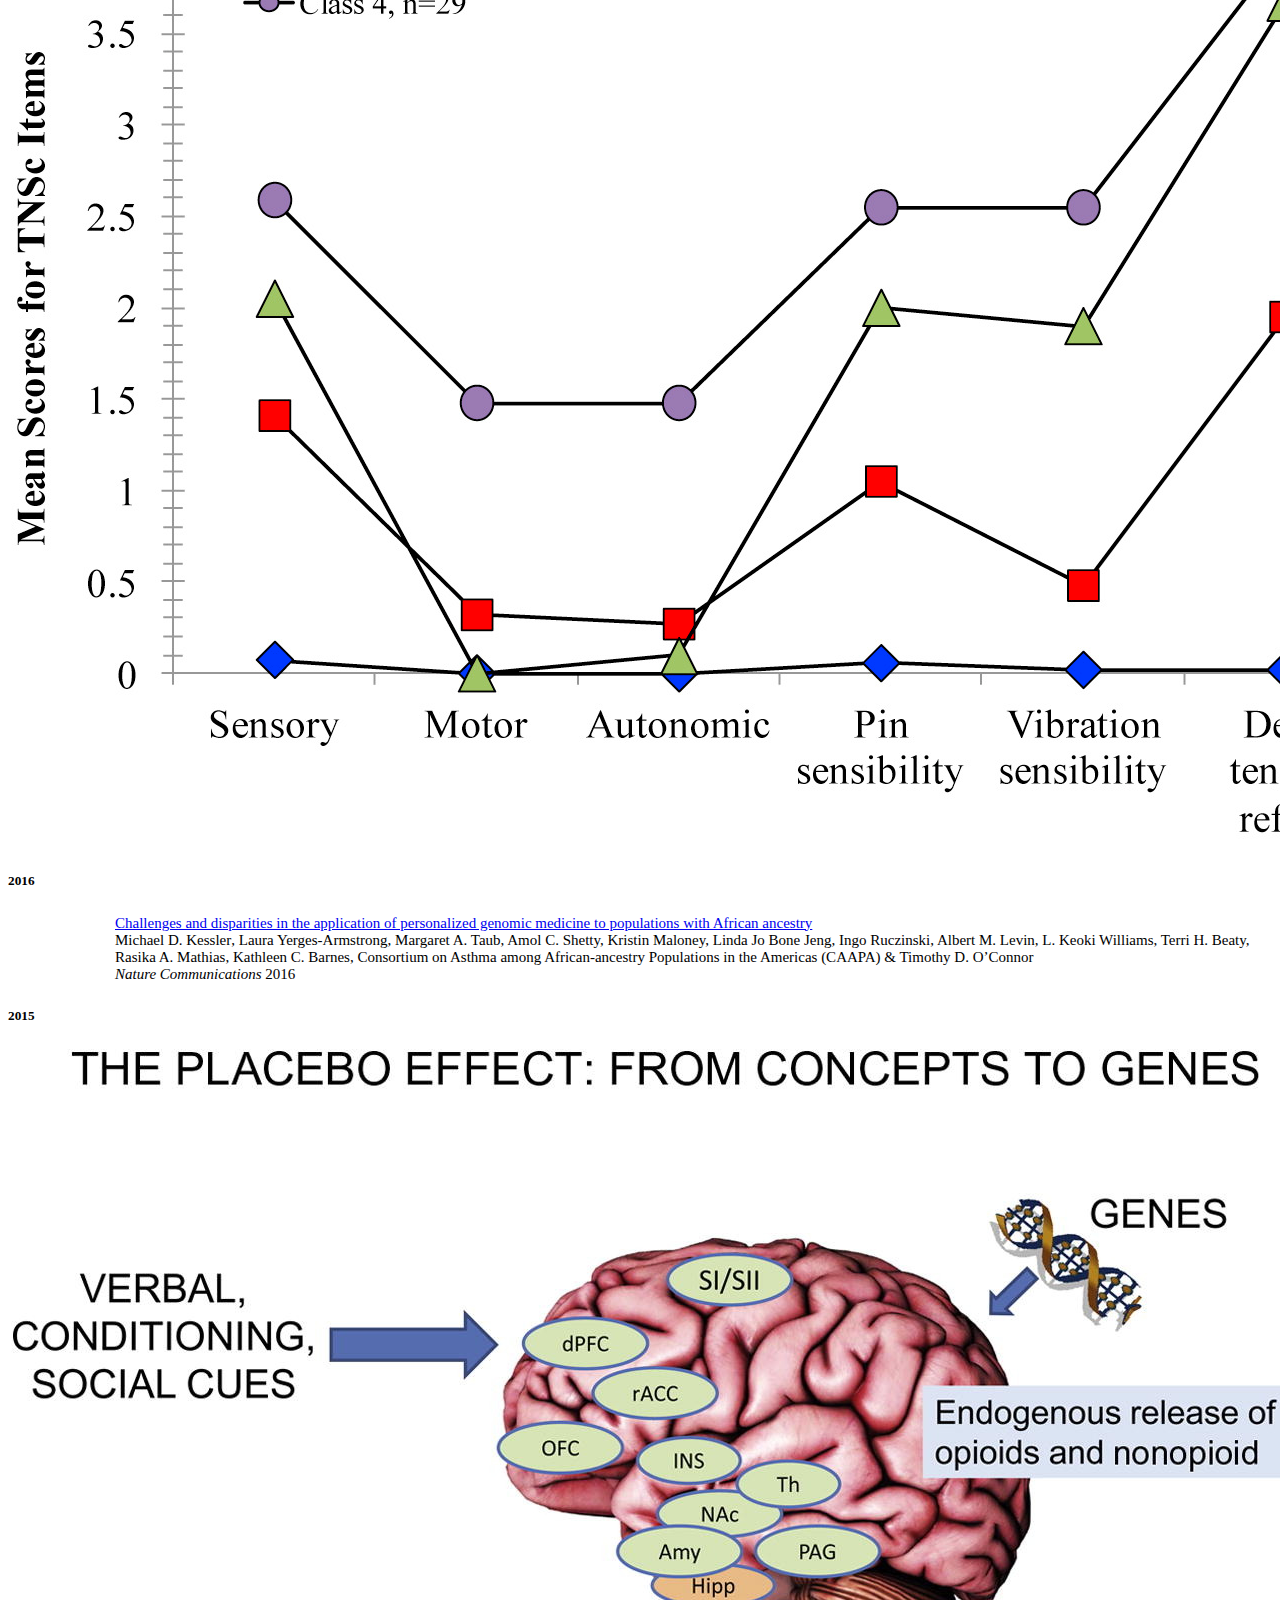
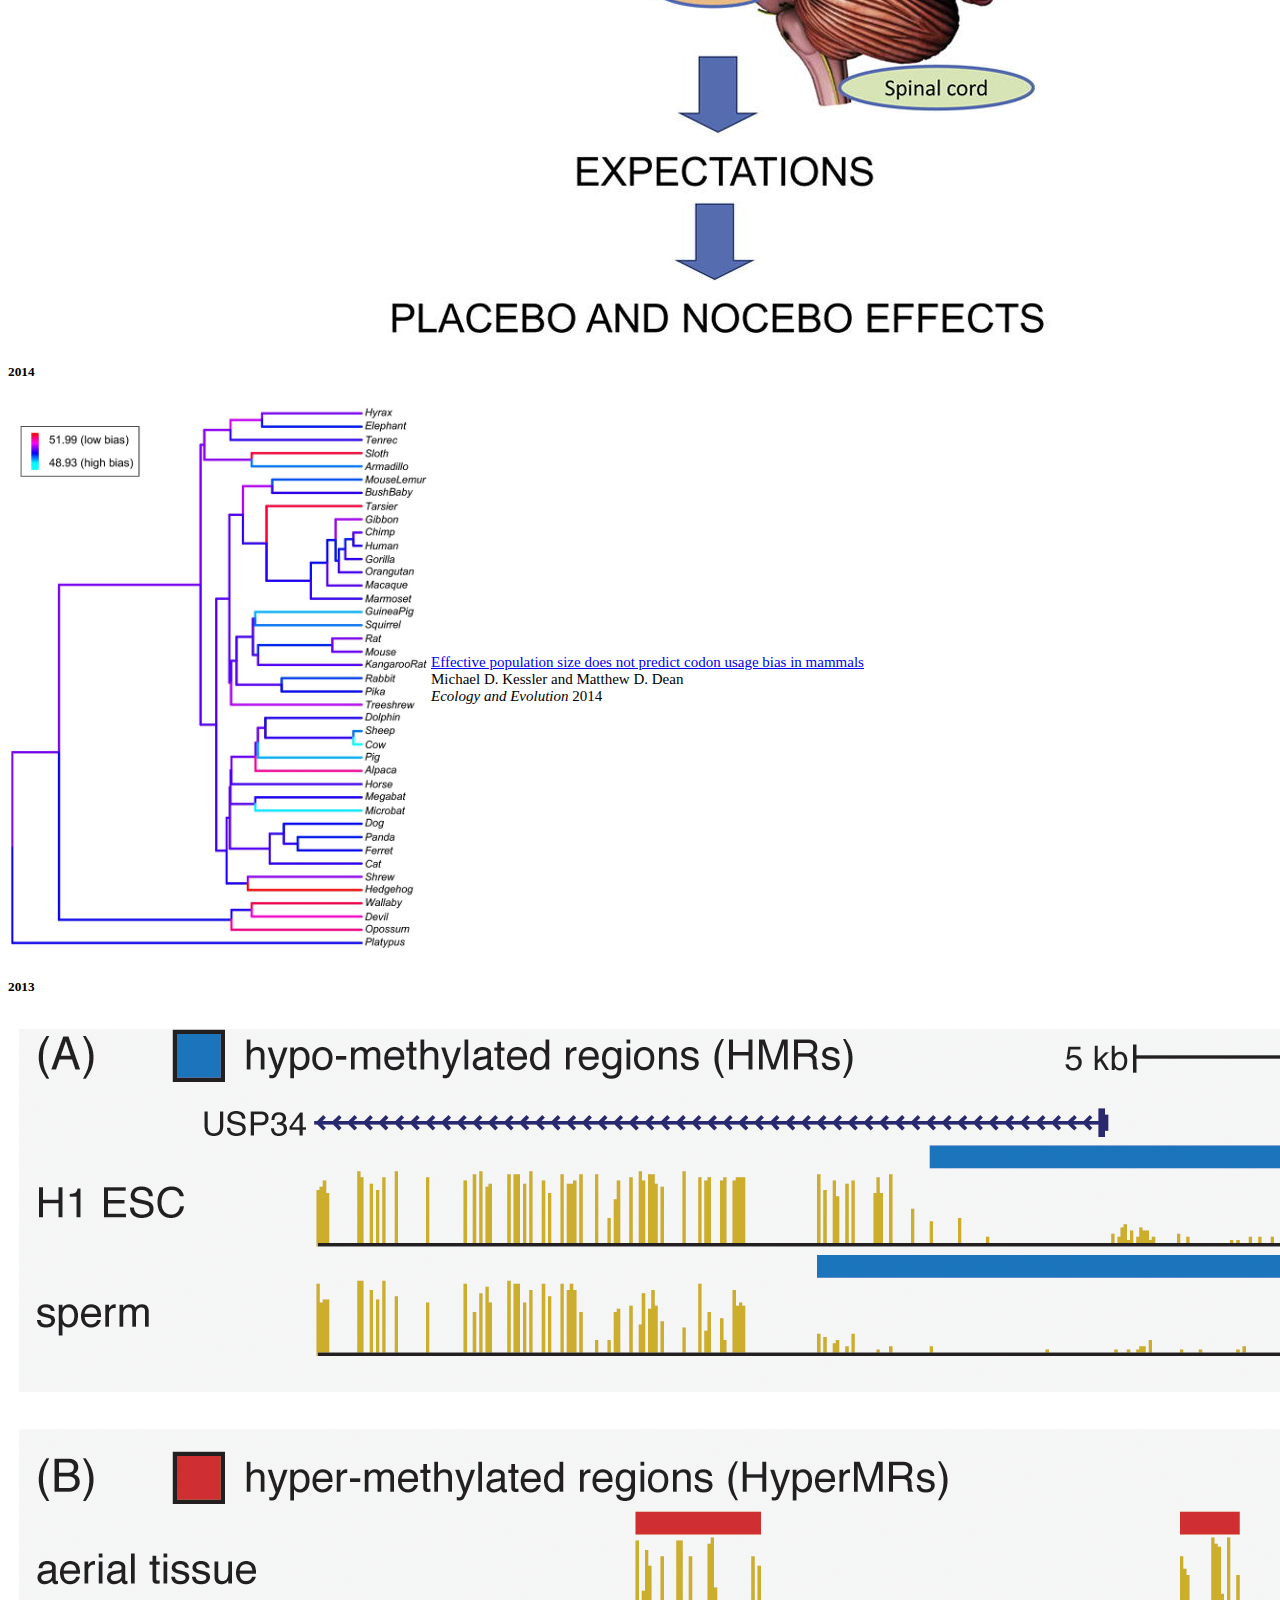
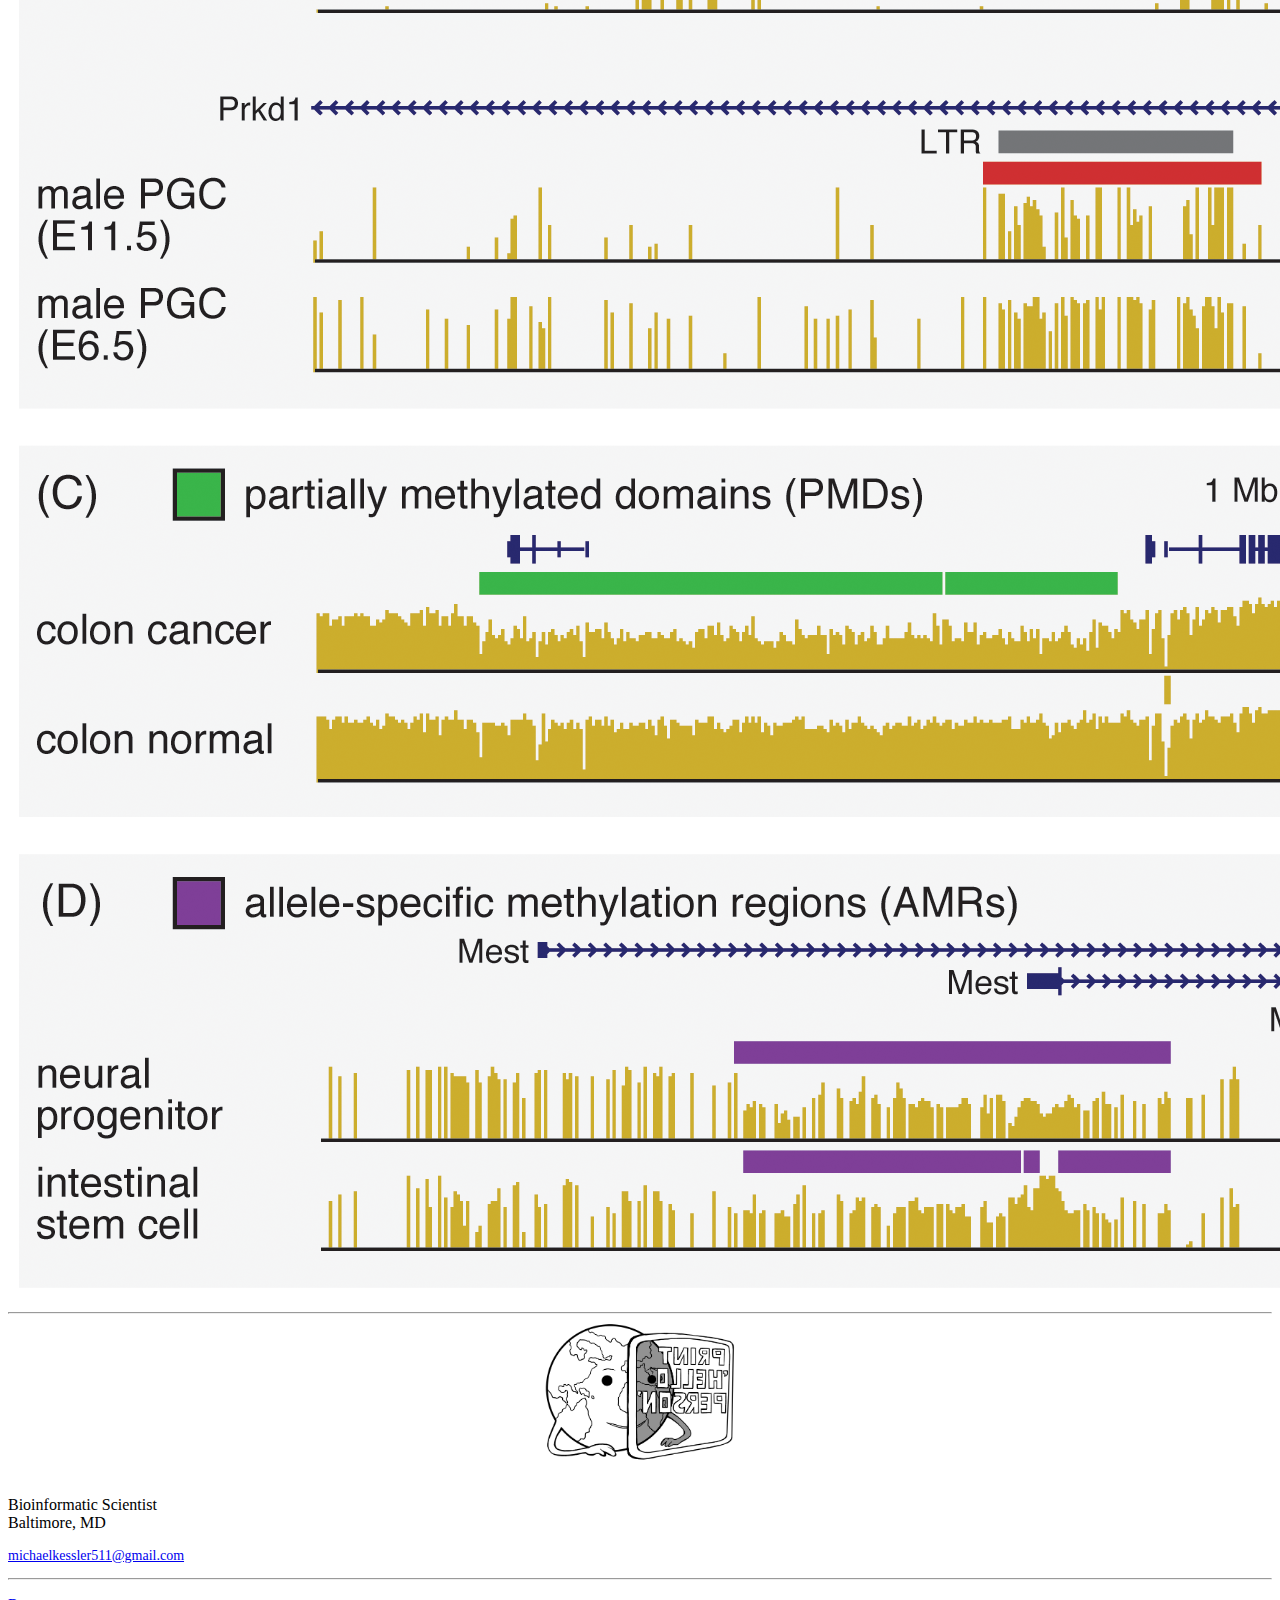
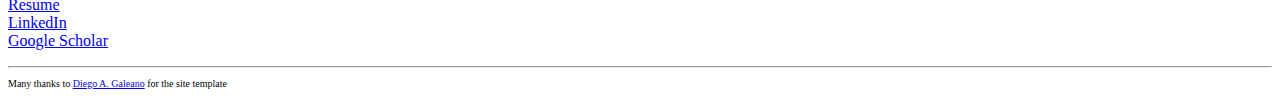
==== commit 28add15f: "Update index.html" ====
--- a/index.html
+++ b/index.html
@@ -56,9 +56,9 @@
 						<div class="large-12 columns">
 							<ul class="tabs" data-tabs id="example-tabs">
 								<li class="tabs-title is-active"><a href="#panel1" aria-selected="true" style="font-size:20px; color:grey">Publications</a></li>  
-								<li class="tabs-title"><a href="#panel2" style="font-size:20px; color:grey">Projects</a></li>
-								<!--<li class="tabs-title"><a href="#panel3" style="font-size:20px; color:grey">About</a></li>  !-->
-								<!-- <li class="tabs-title"><a href="#panel3" style="font-size:20px; color:grey">Collaborators</a></li>  -->    
+								<!-- <li class="tabs-title"><a href="#panel2" style="font-size:20px; color:grey">Projects</a></li> !-->
+								<!-- <li class="tabs-title"><a href="#panel3" style="font-size:20px; color:grey">About</a></li>  !-->
+								<!-- <li class="tabs-title"><a href="#panel3" style="font-size:20px; color:grey">Collaborators</a></li> !-->    
 							</ul>
 						</div>
 					</div>
@@ -231,7 +231,7 @@
 											<td style="font-weight:370; font-family:Helvetica Neue; font-size:15px">
 												<div class="large-12 columns">
 													<a class='papertitle' href="https://genomebiology.biomedcentral.com/articles/10.1186/s13059-017-1172-8">Accurate and equitable medical genomic analysis requires an understanding of demography and its influence on sample size and ratio</a><br/>
-													<span style="font-weight:400">Diego A. Galeano*</span> and Timothy D. O'Connor<br/>
+													<span style="font-weight:400">Michael D. Kessler</span> and Timothy D. O'Connor<br/>
 													<i>Genome Biology</i> 2017
 												</div>
 											</td>
@@ -336,6 +336,8 @@
 							</div>
 						</div>
 					</div>
+					
+					<!-- COMMENT OUT FOR NOW UNTIL YOU ARE READY TO ADD A PROJECT
 					<div class="tabs-content" data-tabs-content="example-tabs">
 						<div class="tabs-panel is-active" id="panel2">
 							<div class="row">
@@ -348,18 +350,24 @@
 									<div class="large-12 columns">
 										A bunch of description with a link to a <a <href="https://github.com/mdkessler/kTSPR">GitHub repo</a><br/>
 									</div> 
-
+								</br>
+								</br>
+														
 										<h4>Title of some second analysis</h4>
 									<div class="large-12 columns" style="margin-bottom: 15px; margin-top: 20px">
 										<img alt=""  src="images/PGDx.jpg"/>
 									</div>
 									<div class="large-12 columns">
-										some more descriptio...
-									</div>      
+										some more description...
+									</div>
+								</br>
+								</br>
+			
 								</div>       
 							</div>       
 						</div>       
 					</div>
+					!-->					
 
 					<!--COMMENT OUT PREVIOUS PROJECT TAB STRUCTURE FOR POTENTIAL USE IN THE FUTURE
 					<div class="tabs-content" data-tabs-content="example-tabs">
@@ -461,8 +469,8 @@
 					!-->
 					<hr/>          
 					<p>       
+						<a href="https://github.com/mdkessler/resume/blob/master/alternatives/MichaelDKesslerResume.pdf">Resume</a></br>
 						<a href="https://www.linkedin.com/in/michaelkessler511/">LinkedIn</a></br>
-						<!--<a href="ADD">Resume</a></br>!-->
 						<a href="https://scholar.google.com/citations?user=c7wNLkcAAAAJ&hl=en">Google Scholar</a>
 						<br/>
 					</p>
@@ -483,7 +491,7 @@
 	</div>
 	
 <div class="row">
-	<p style="font-size:10px"> Many thanks to <a href="https://diegogalpy.github.io">Diego A. Galeano G.</a> for the site template</p>
+	<p style="font-size:10px"> Many thanks to <a href="https://diegogalpy.github.io">Diego A. Galeano</a> for the site template</p>
 	<script src="js/vendor/jquery.js"></script>
 	<script src="js/vendor/what-input.js"></script>
 	<script src="js/vendor/foundation.min.js"></script>
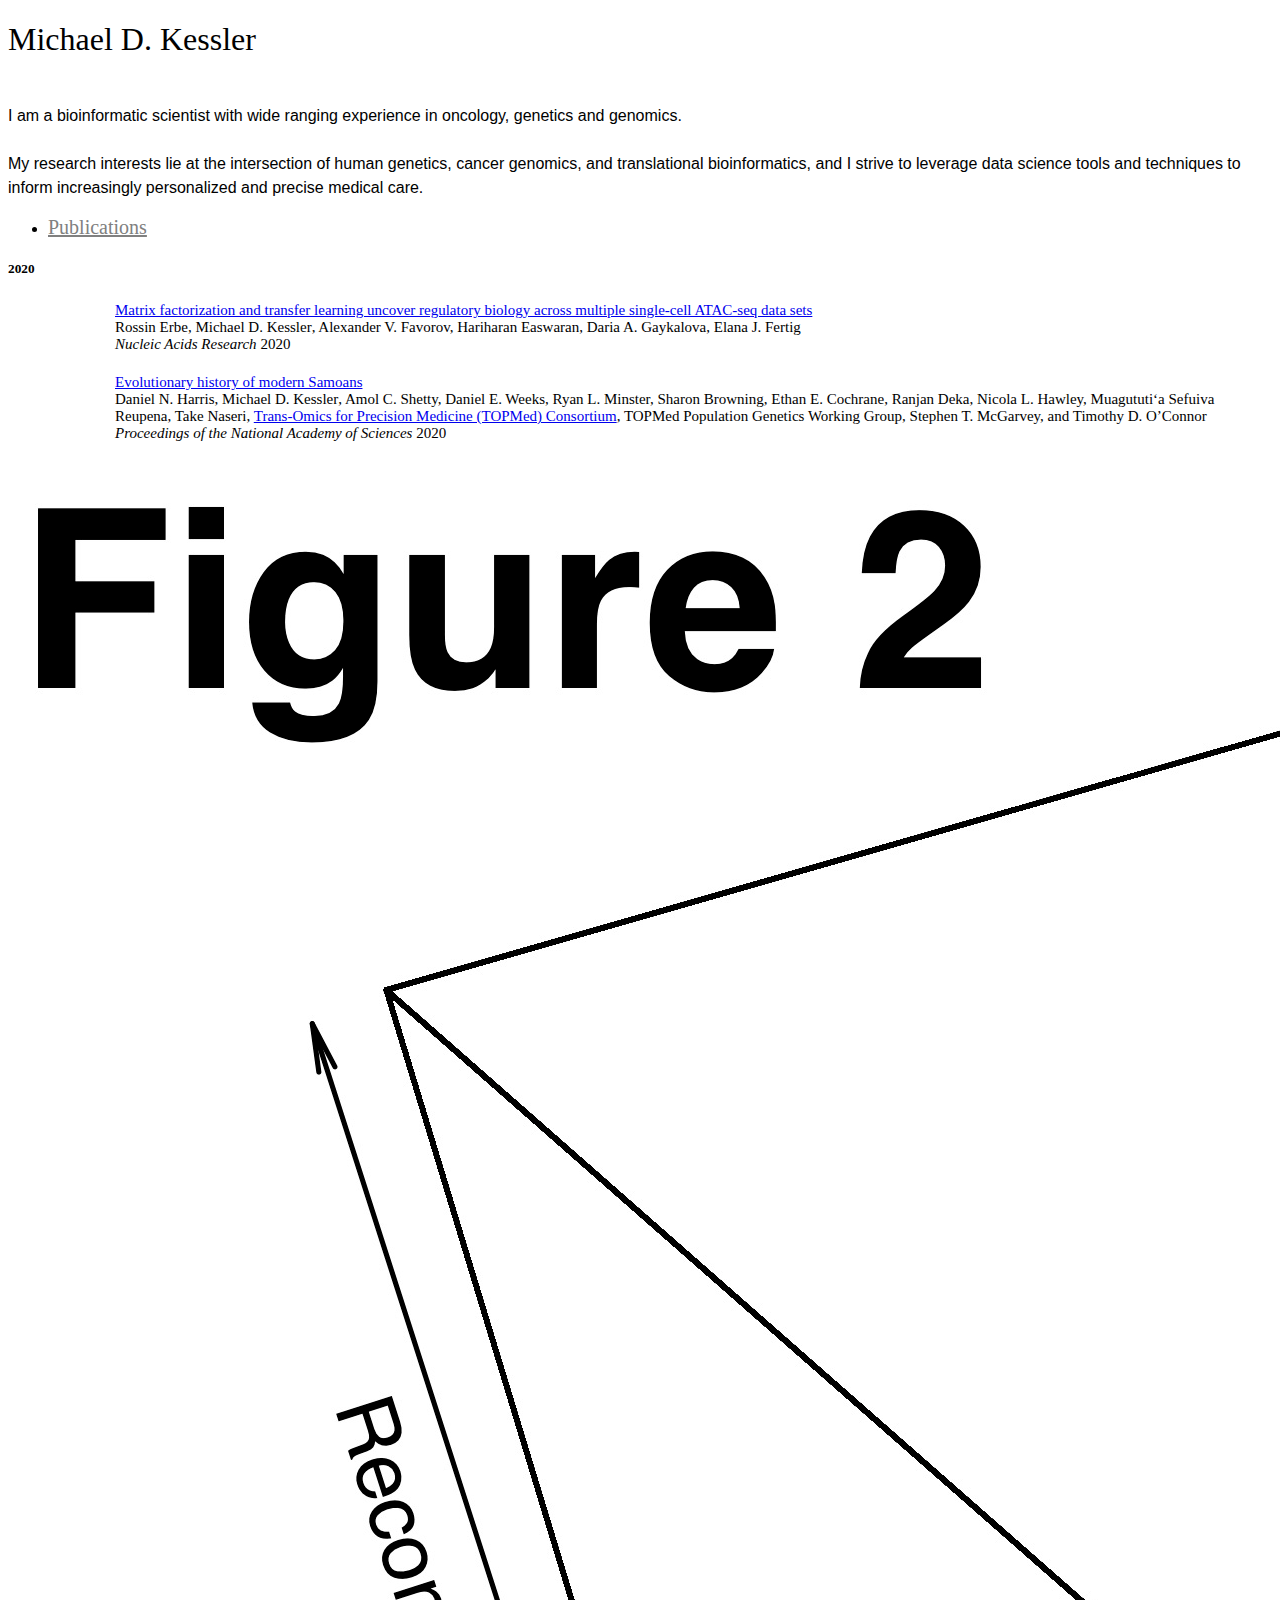
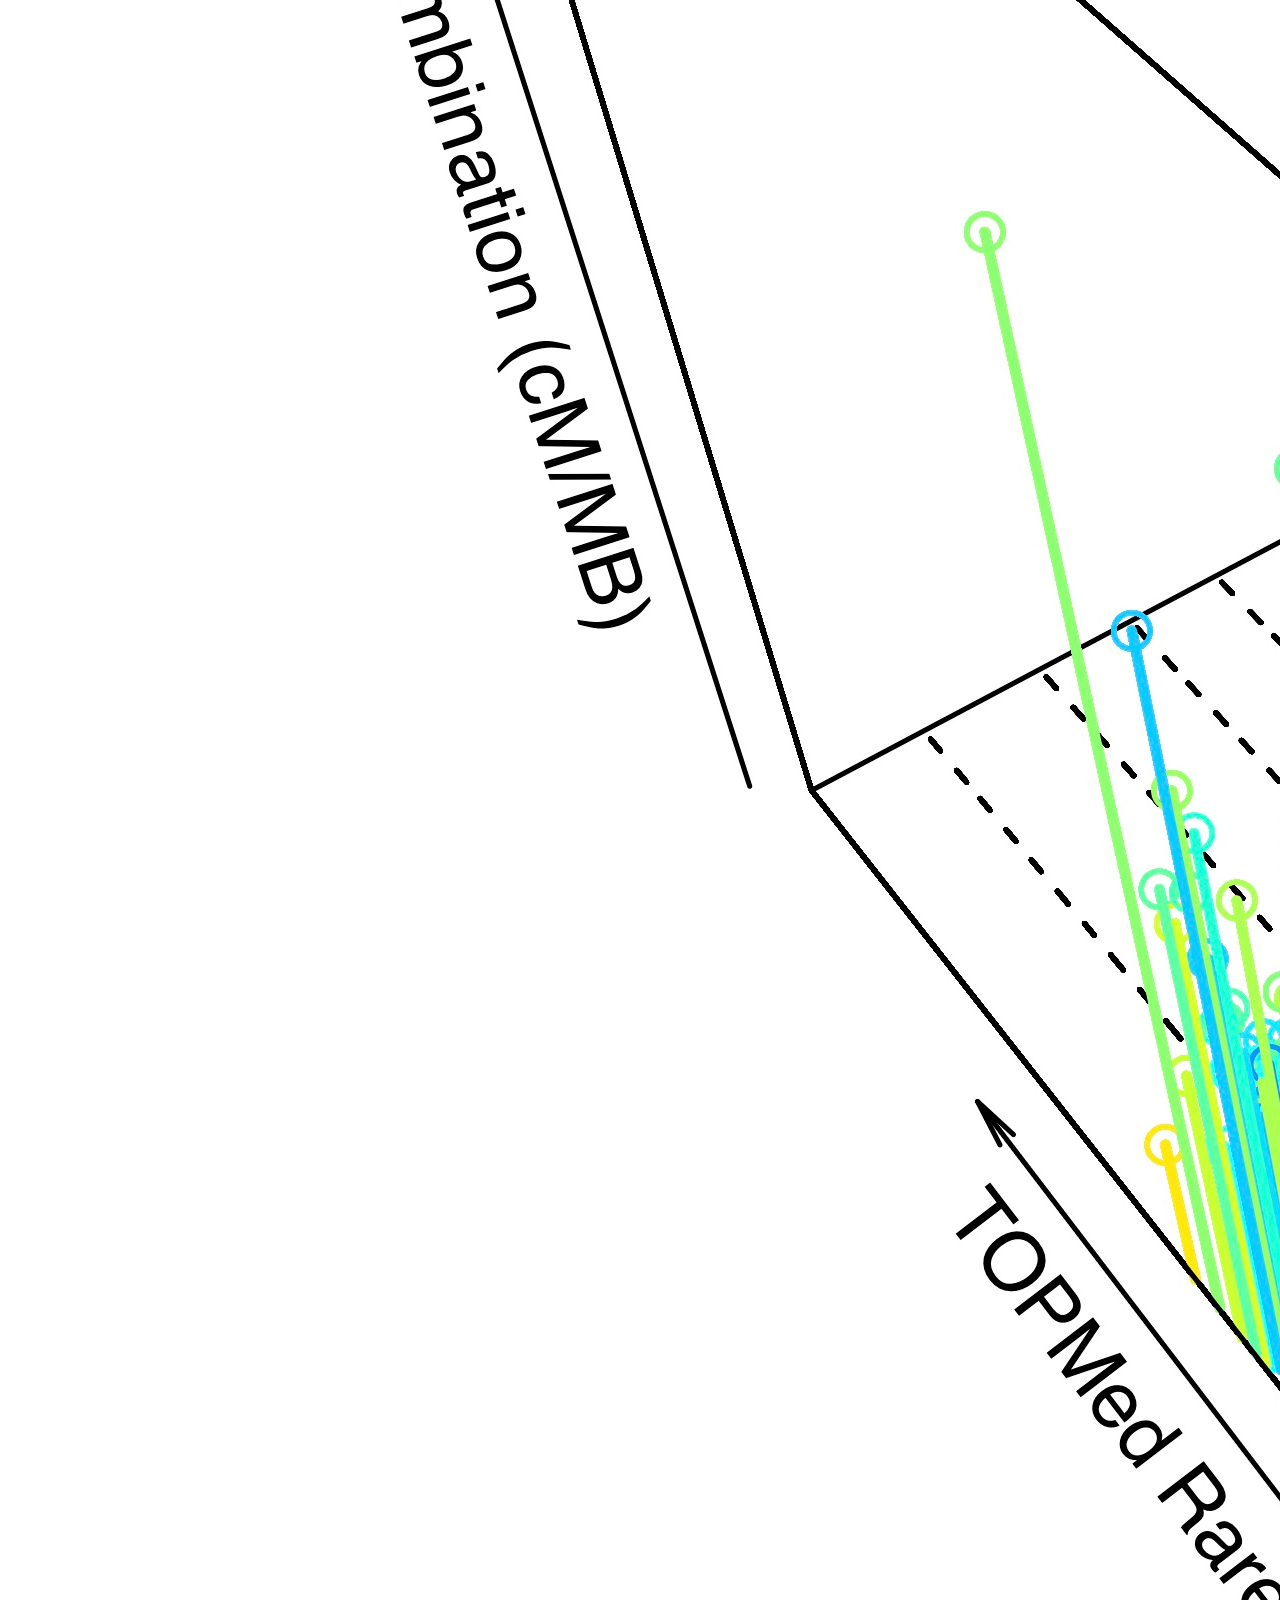
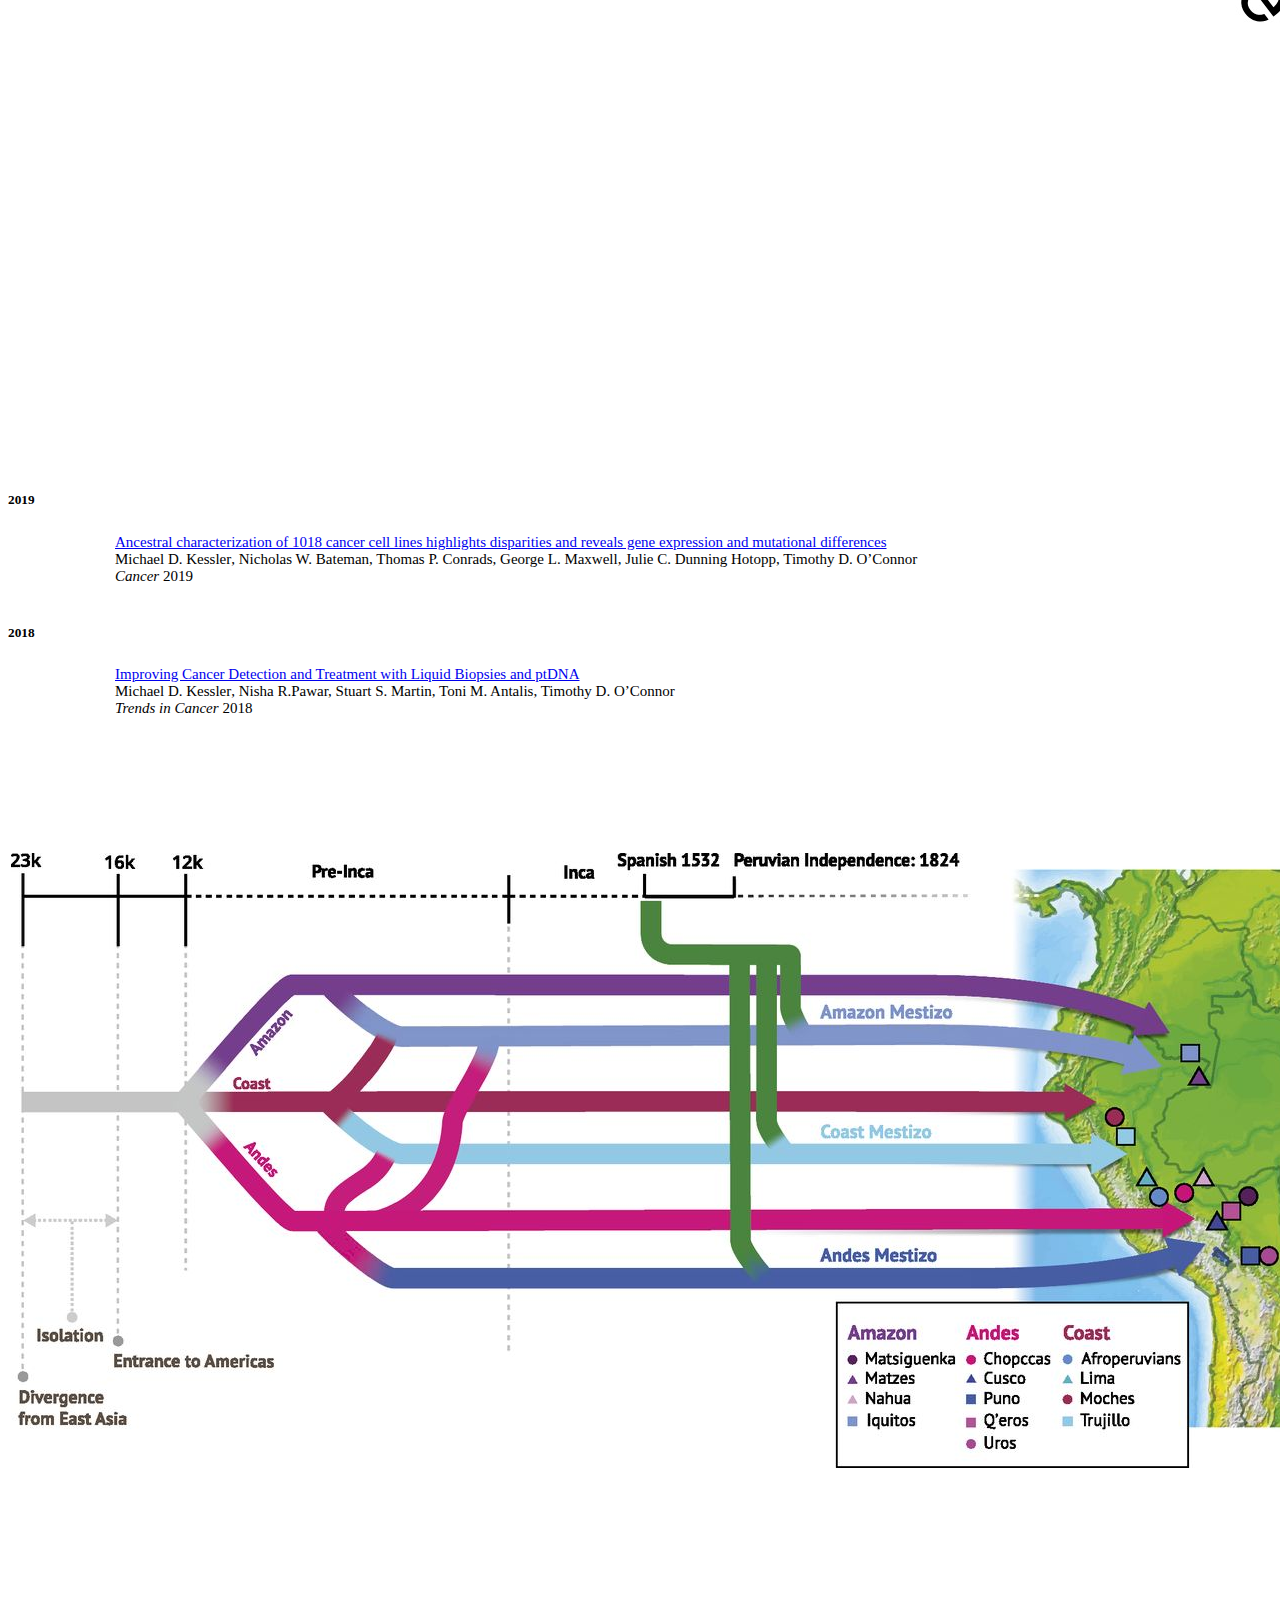
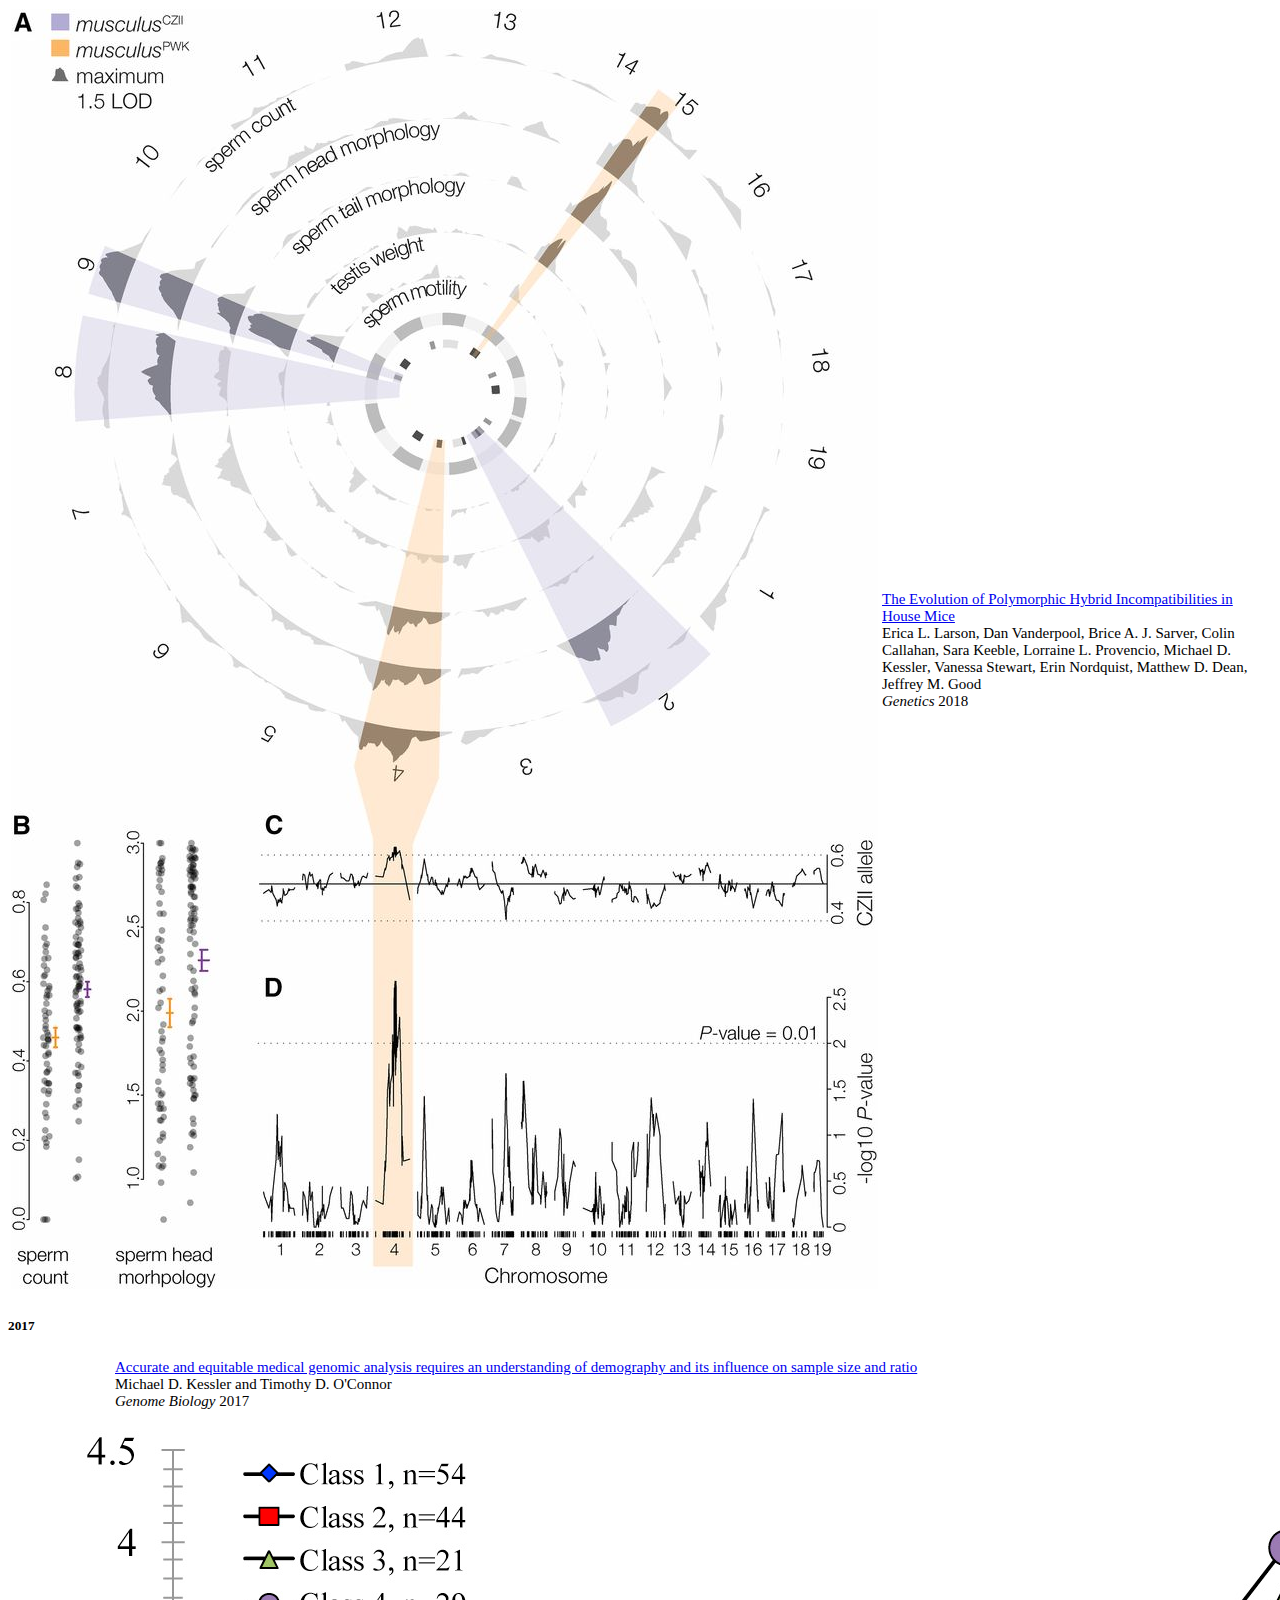
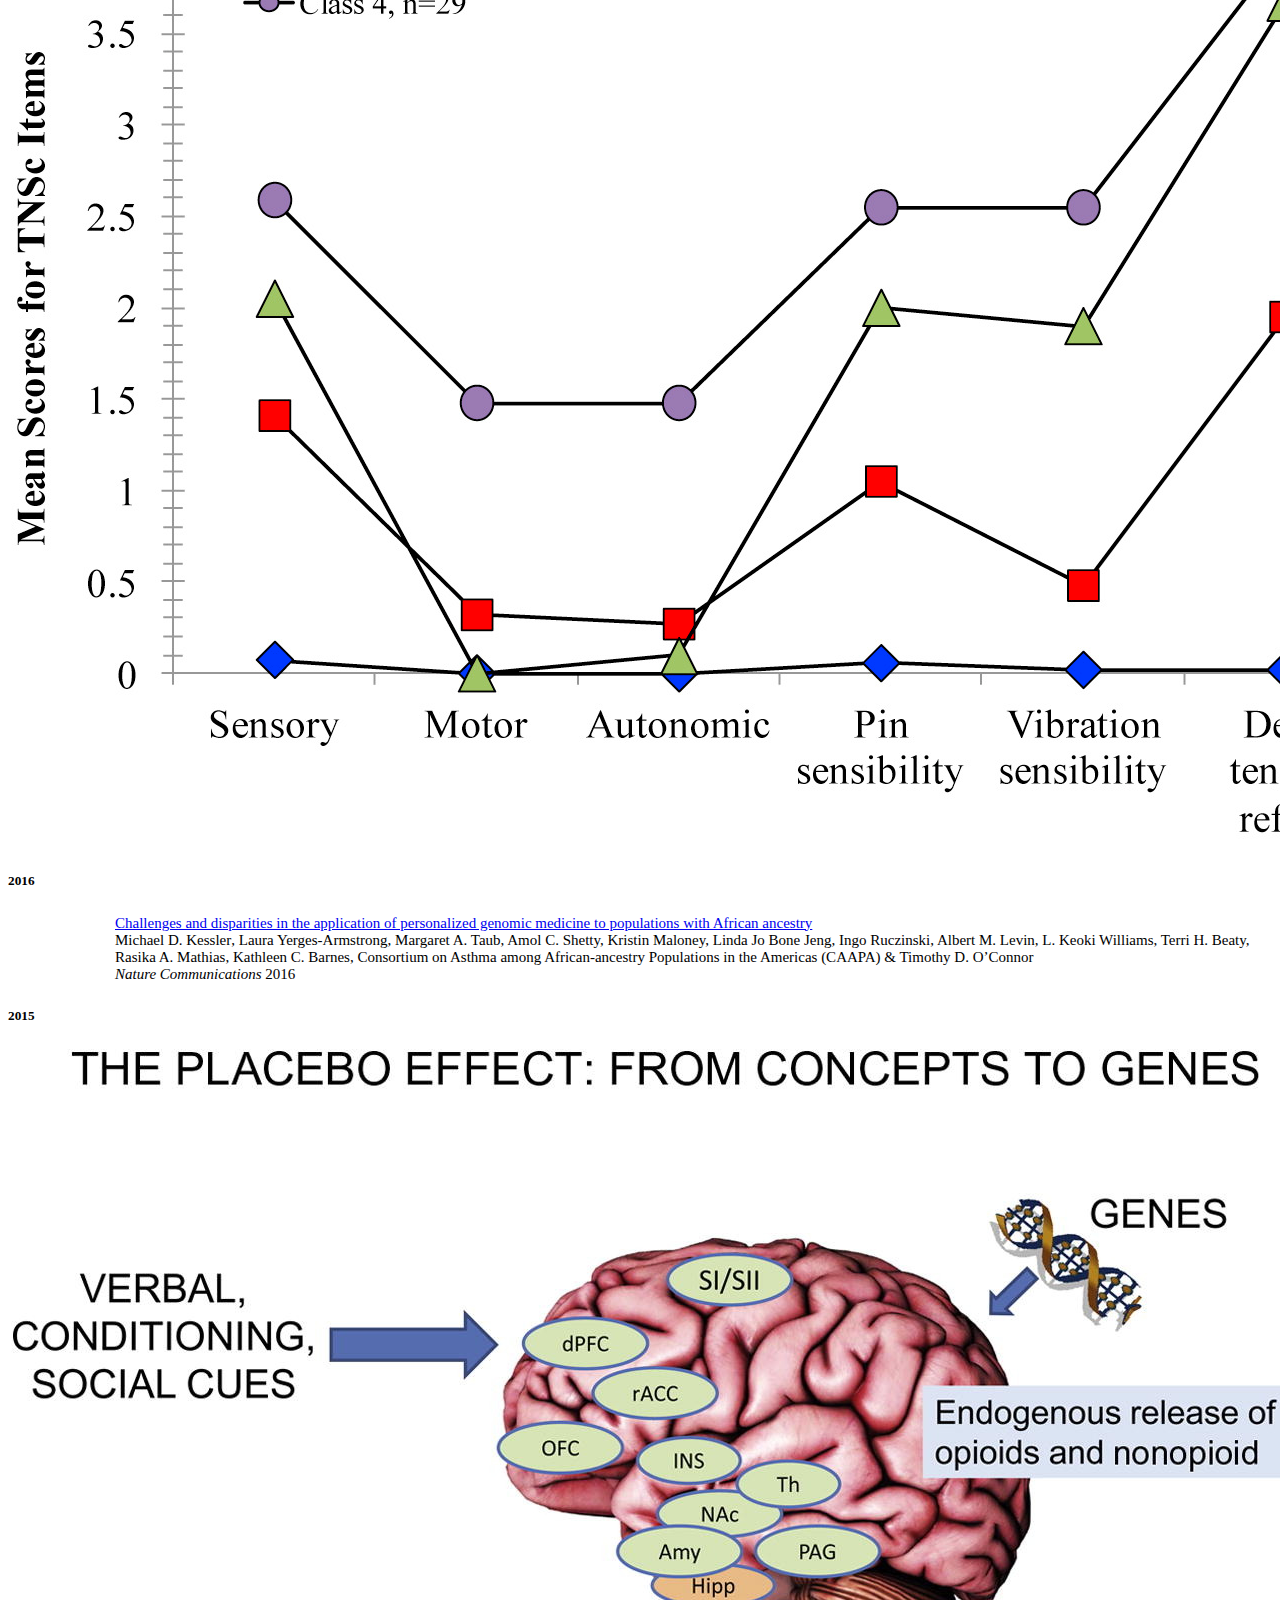
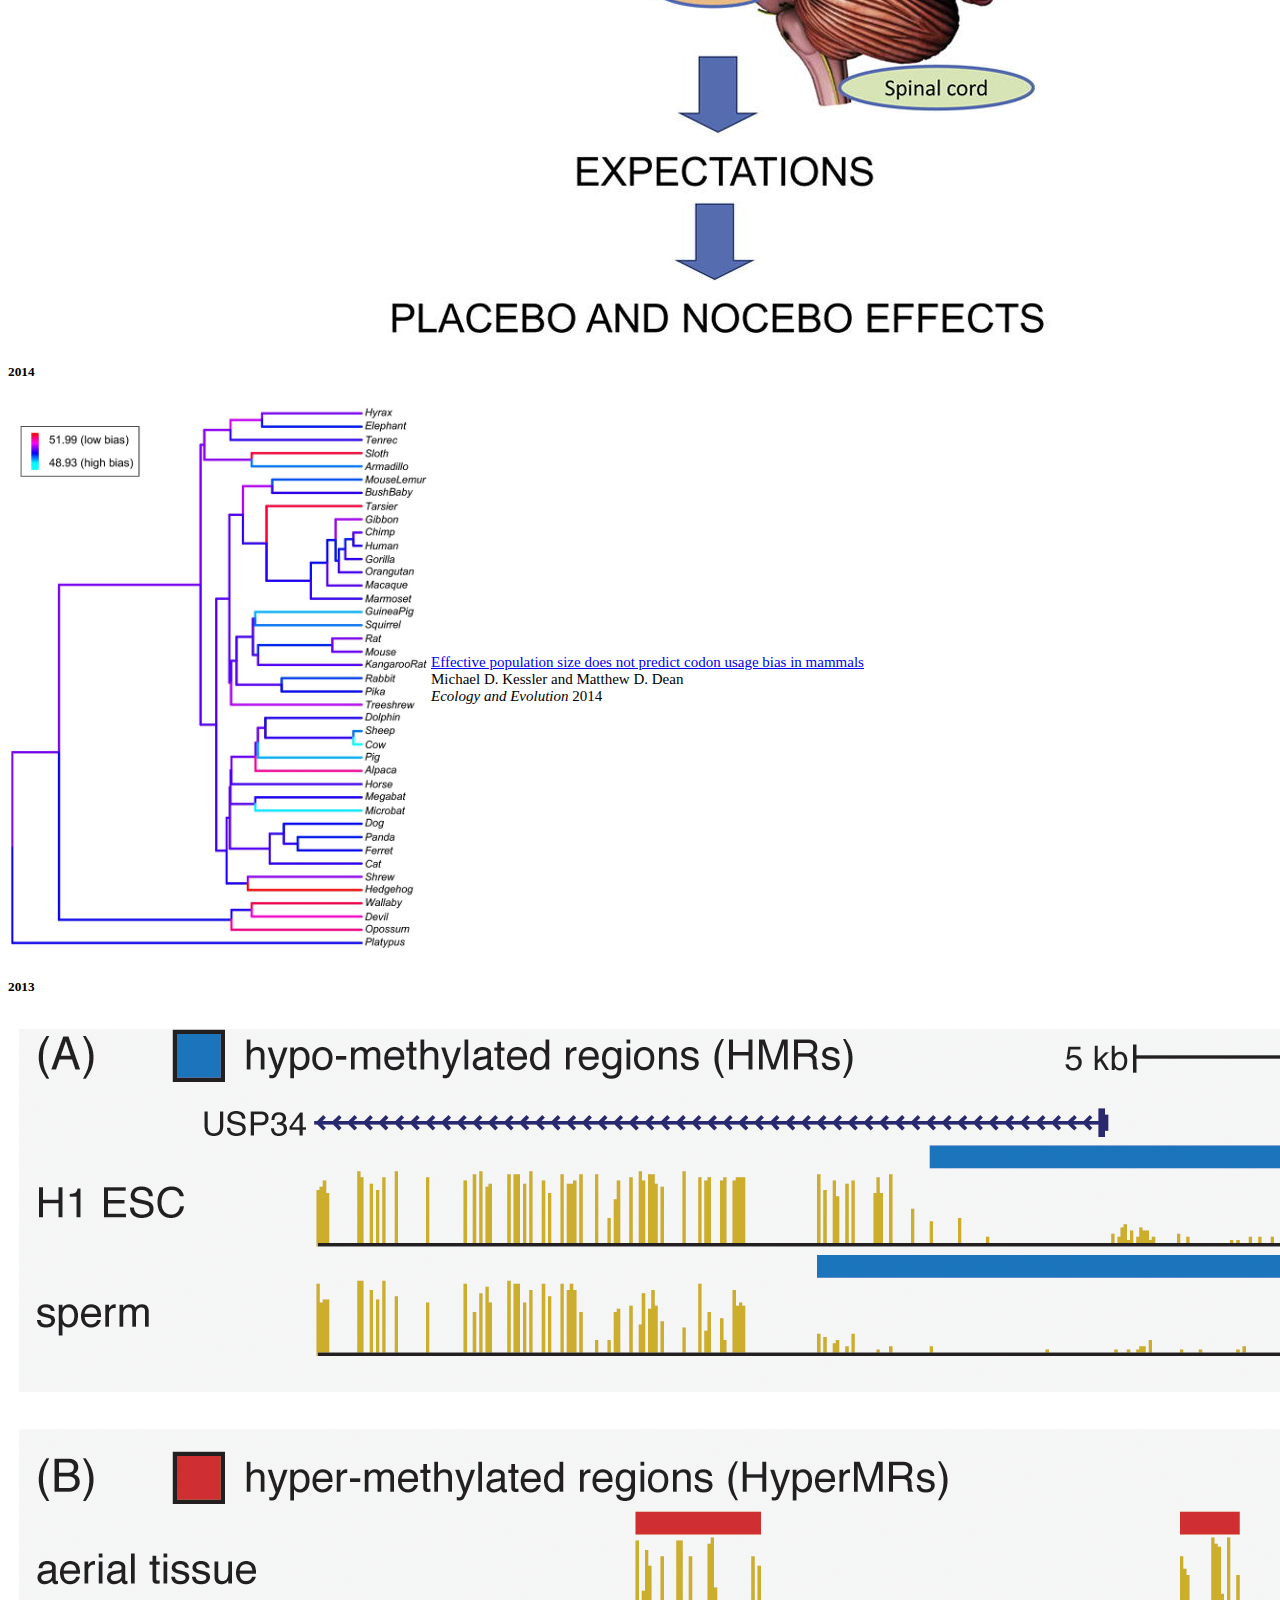
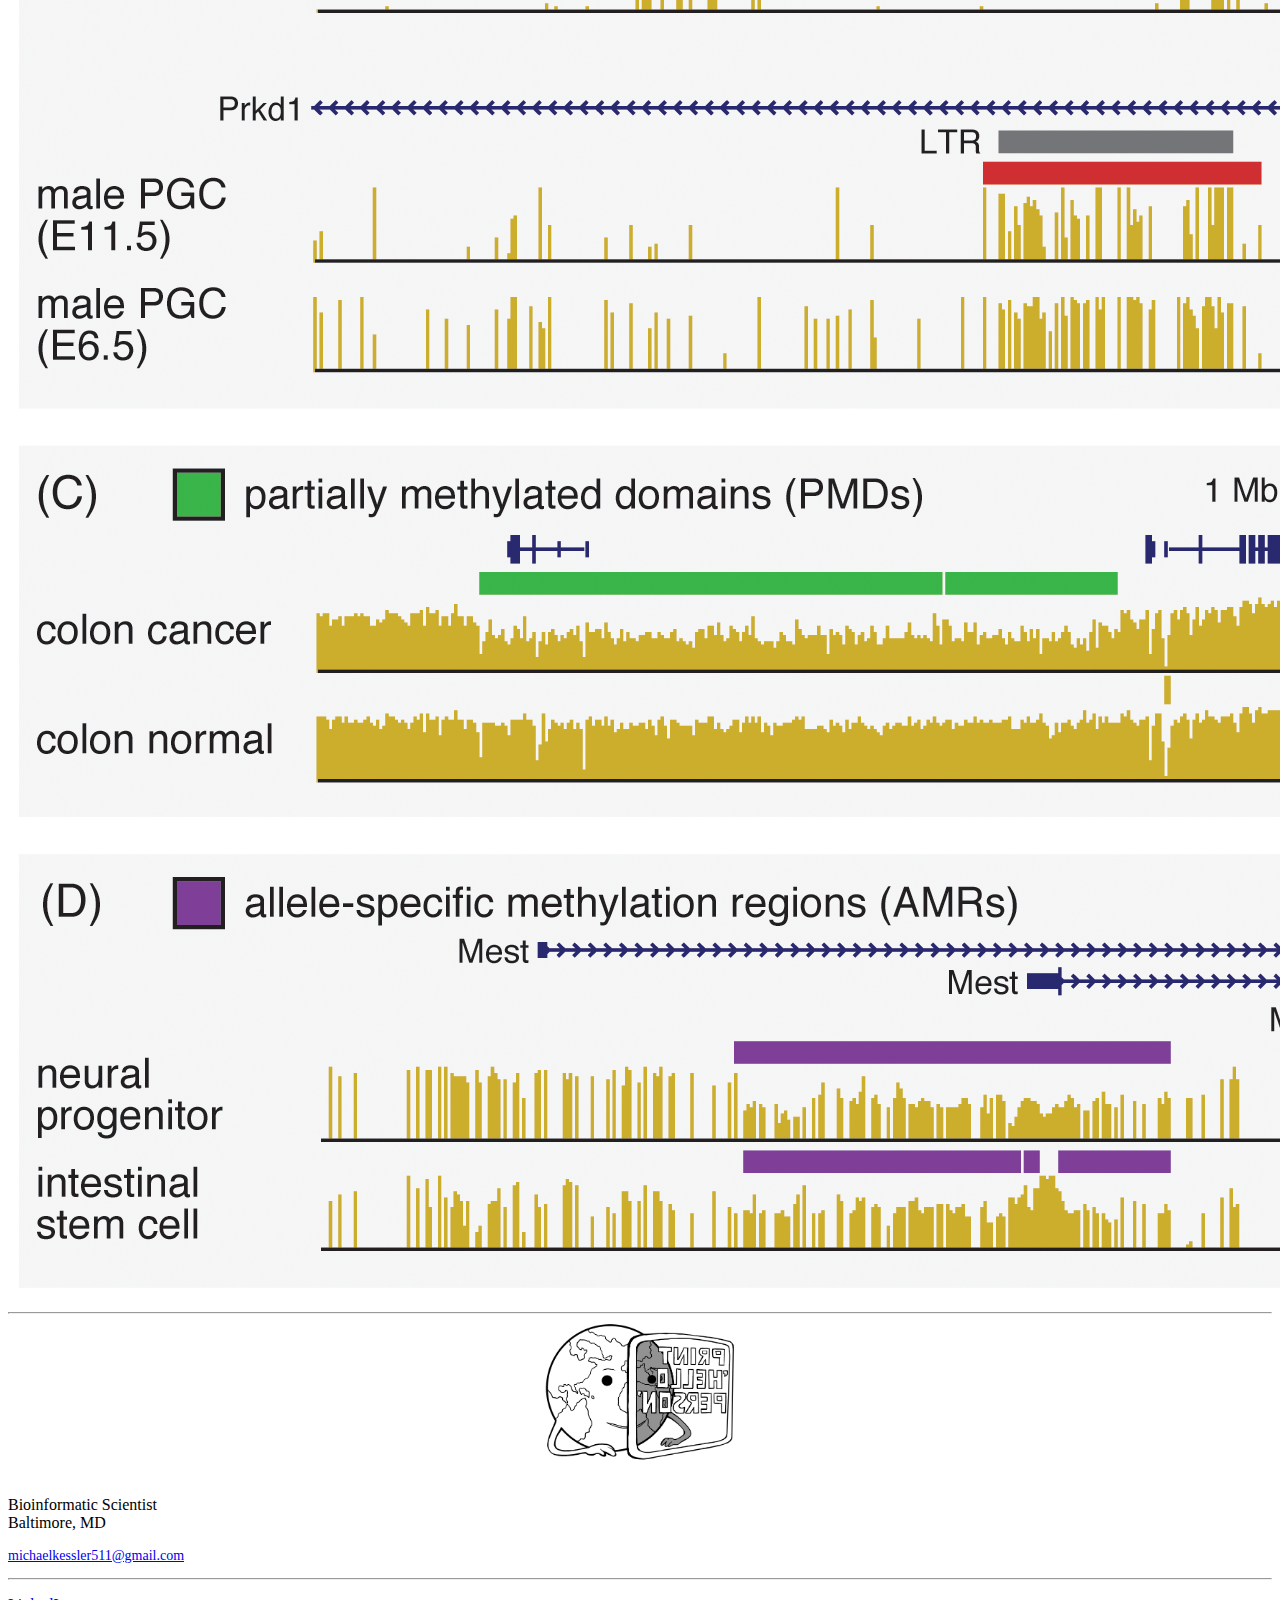
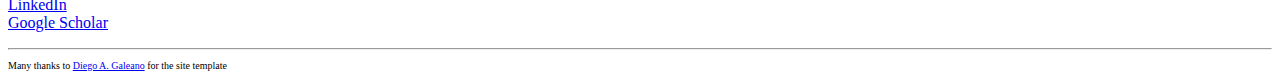
==== commit 4542dae4: "Update index.html" ====
--- a/index.html
+++ b/index.html
@@ -469,7 +469,6 @@
 					!-->
 					<hr/>          
 					<p>       
-						<a href="https://github.com/mdkessler/resume/blob/master/alternatives/MichaelDKesslerResume.pdf">Resume</a></br>
 						<a href="https://www.linkedin.com/in/michaelkessler511/">LinkedIn</a></br>
 						<a href="https://scholar.google.com/citations?user=c7wNLkcAAAAJ&hl=en">Google Scholar</a>
 						<br/>
